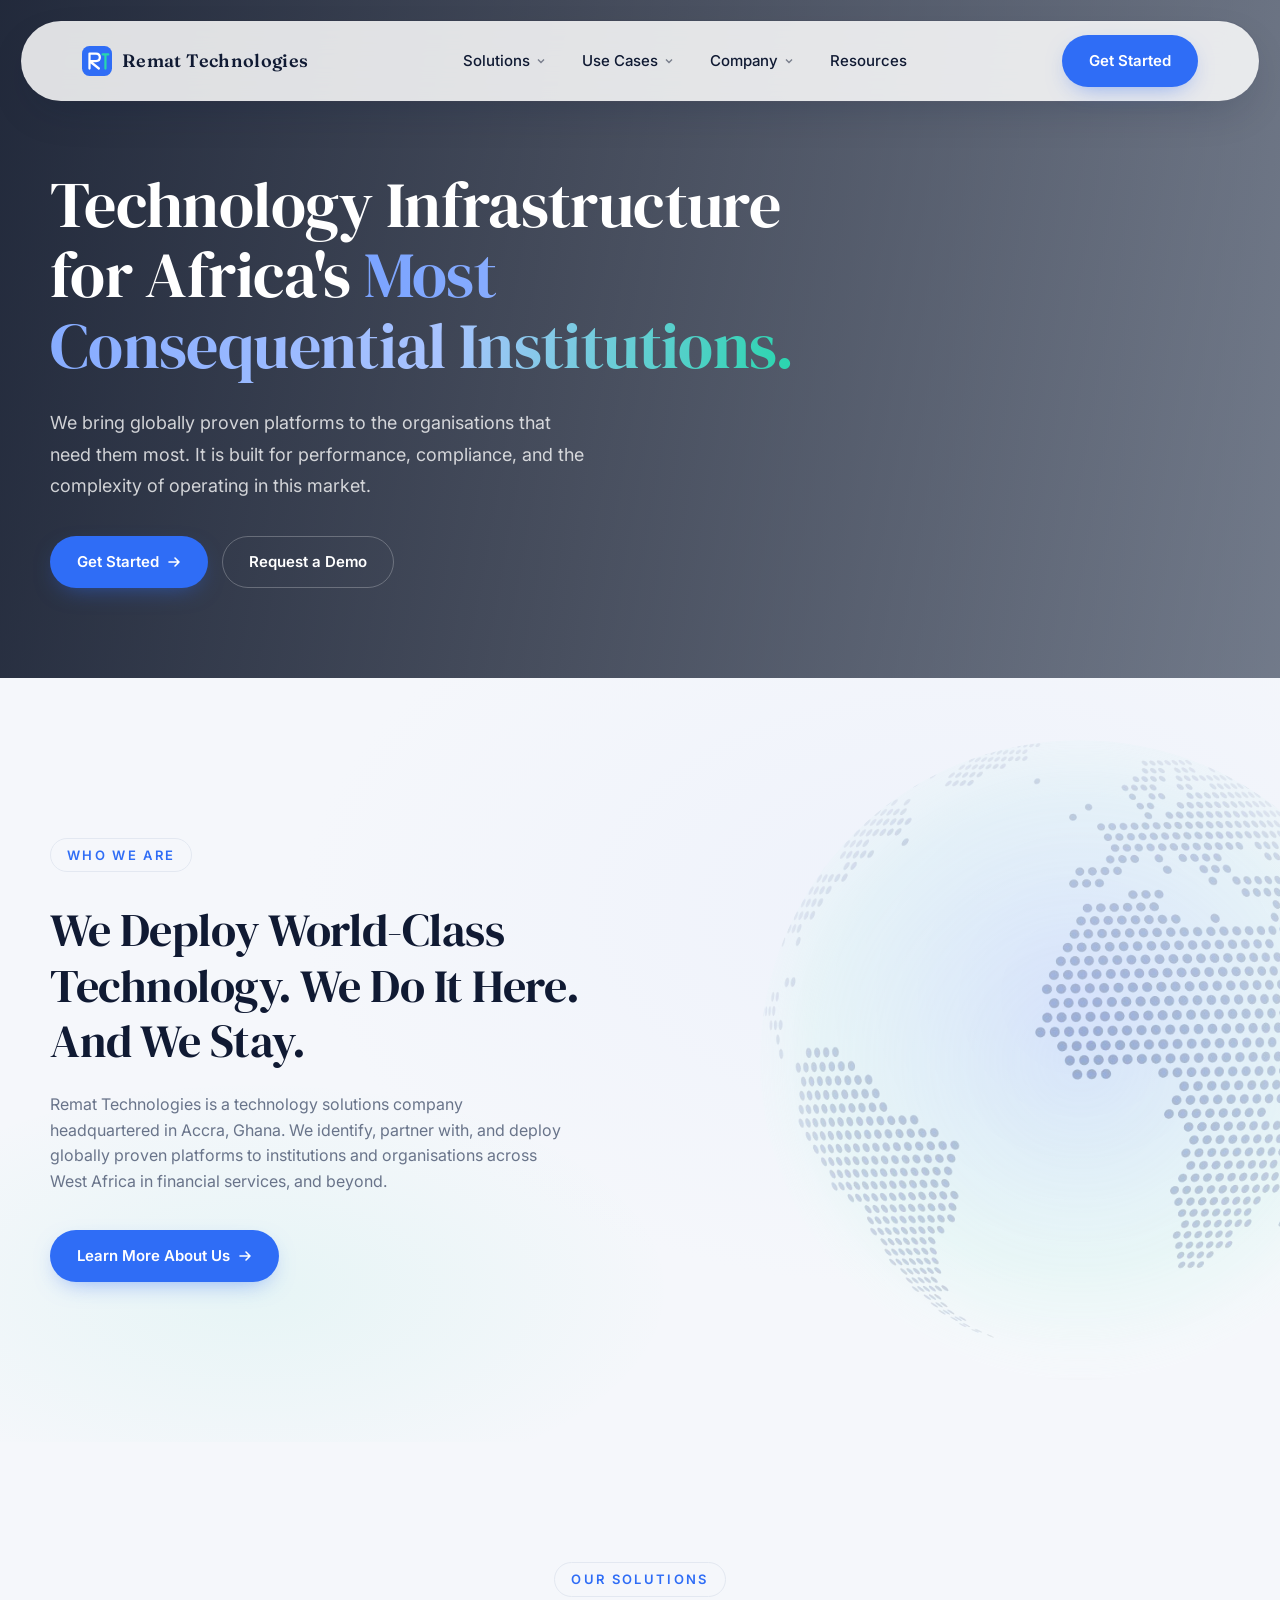
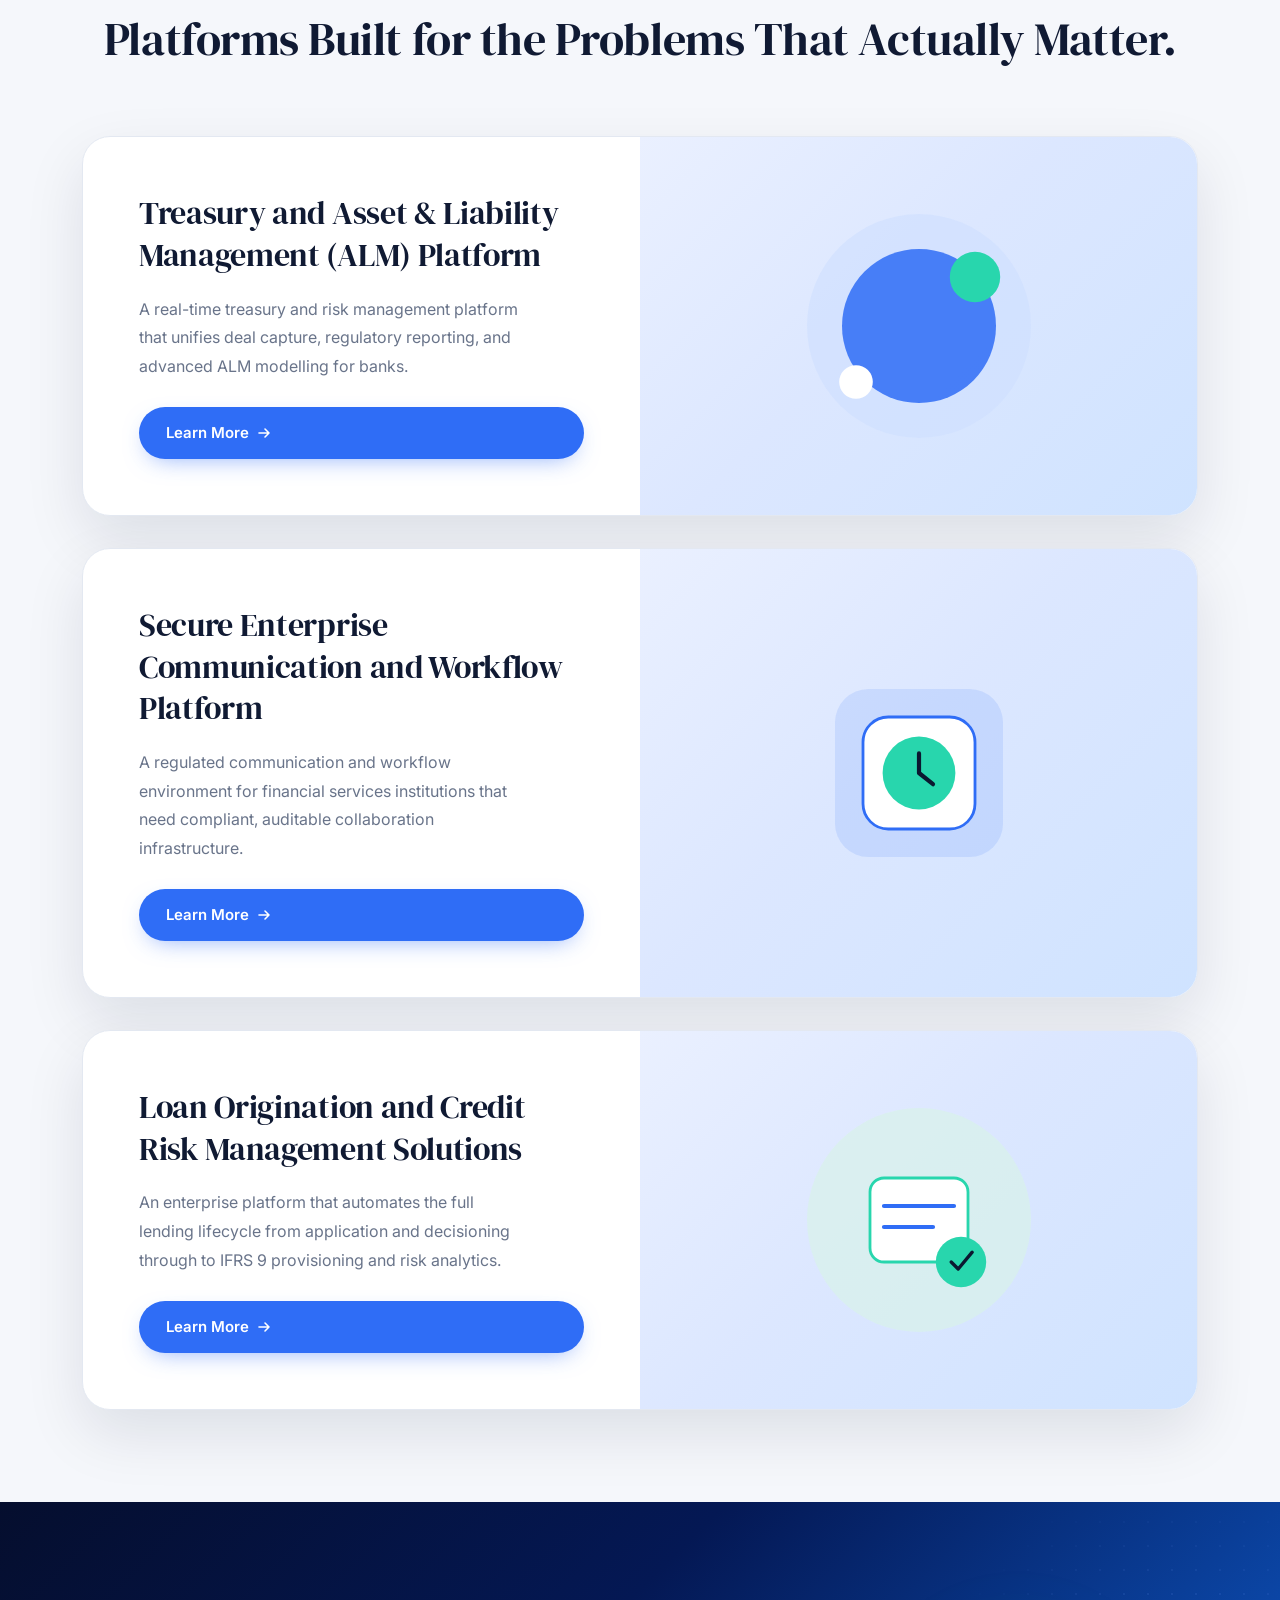
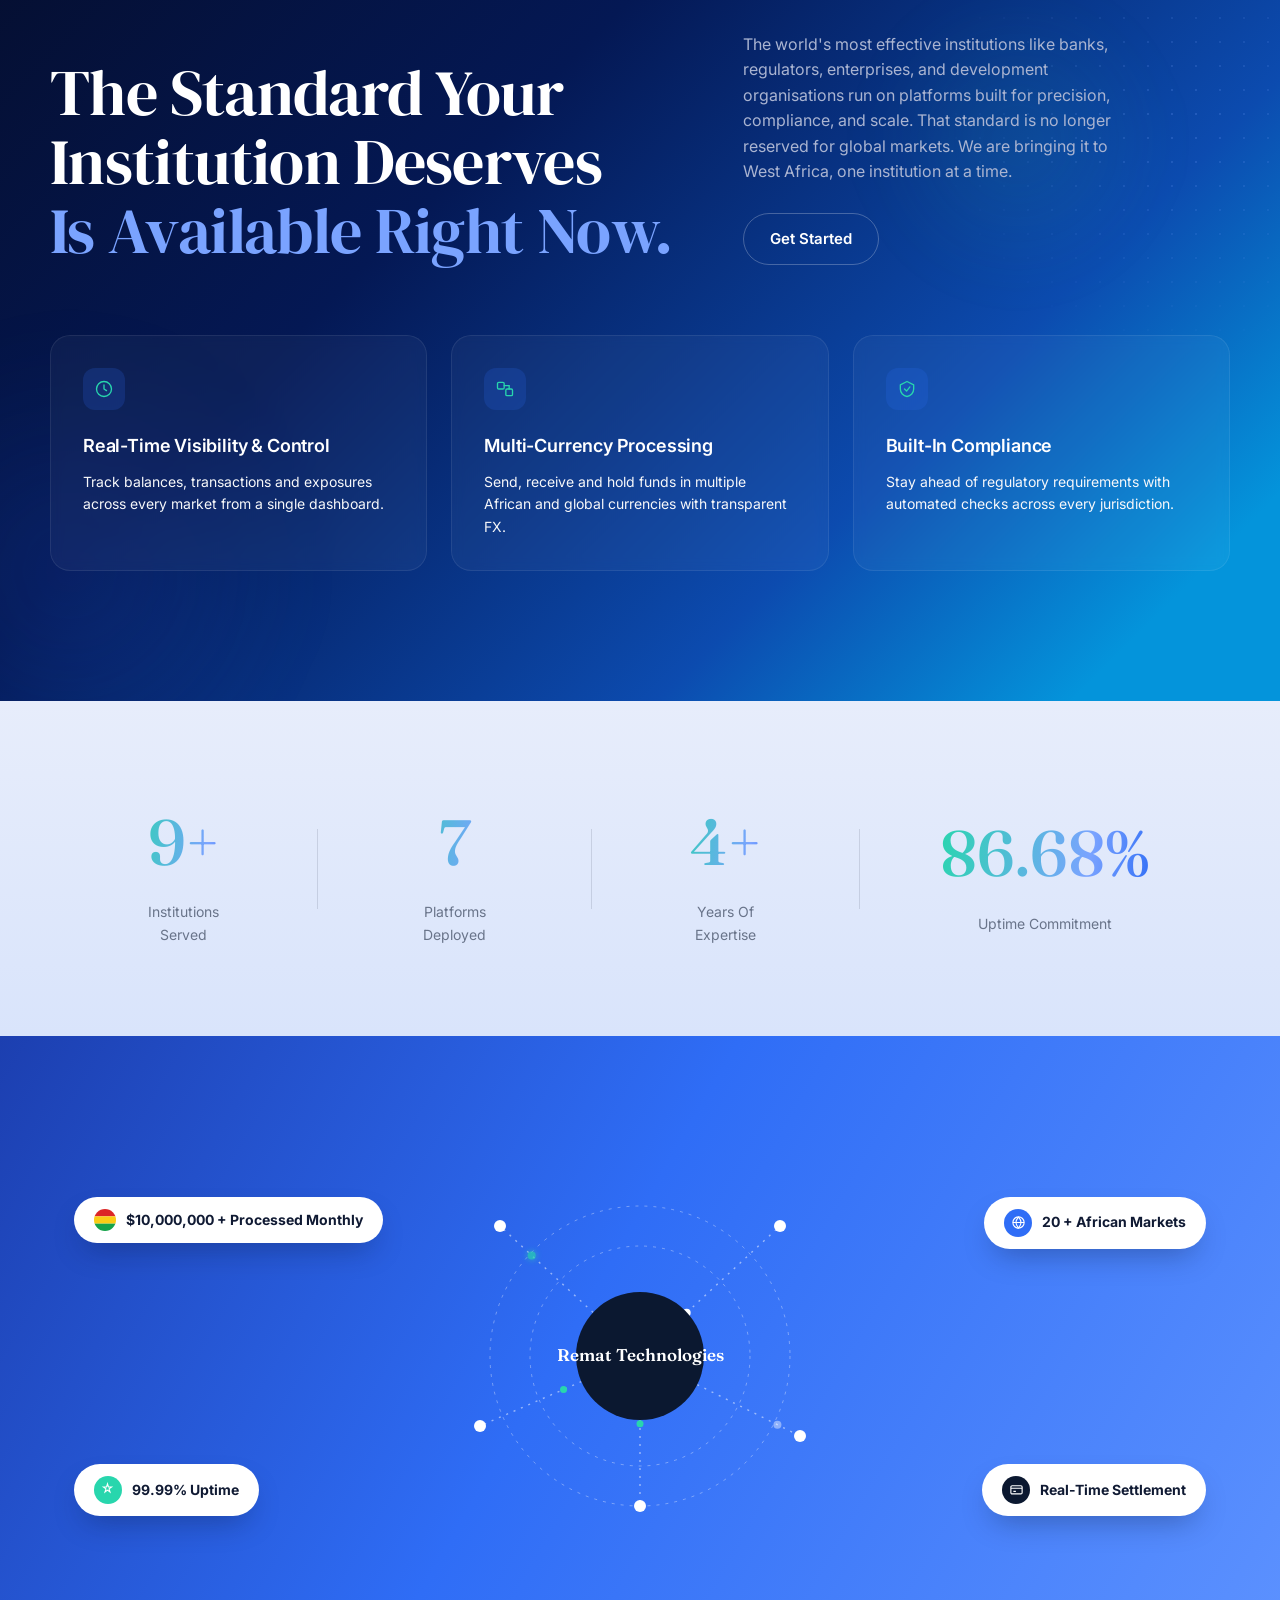
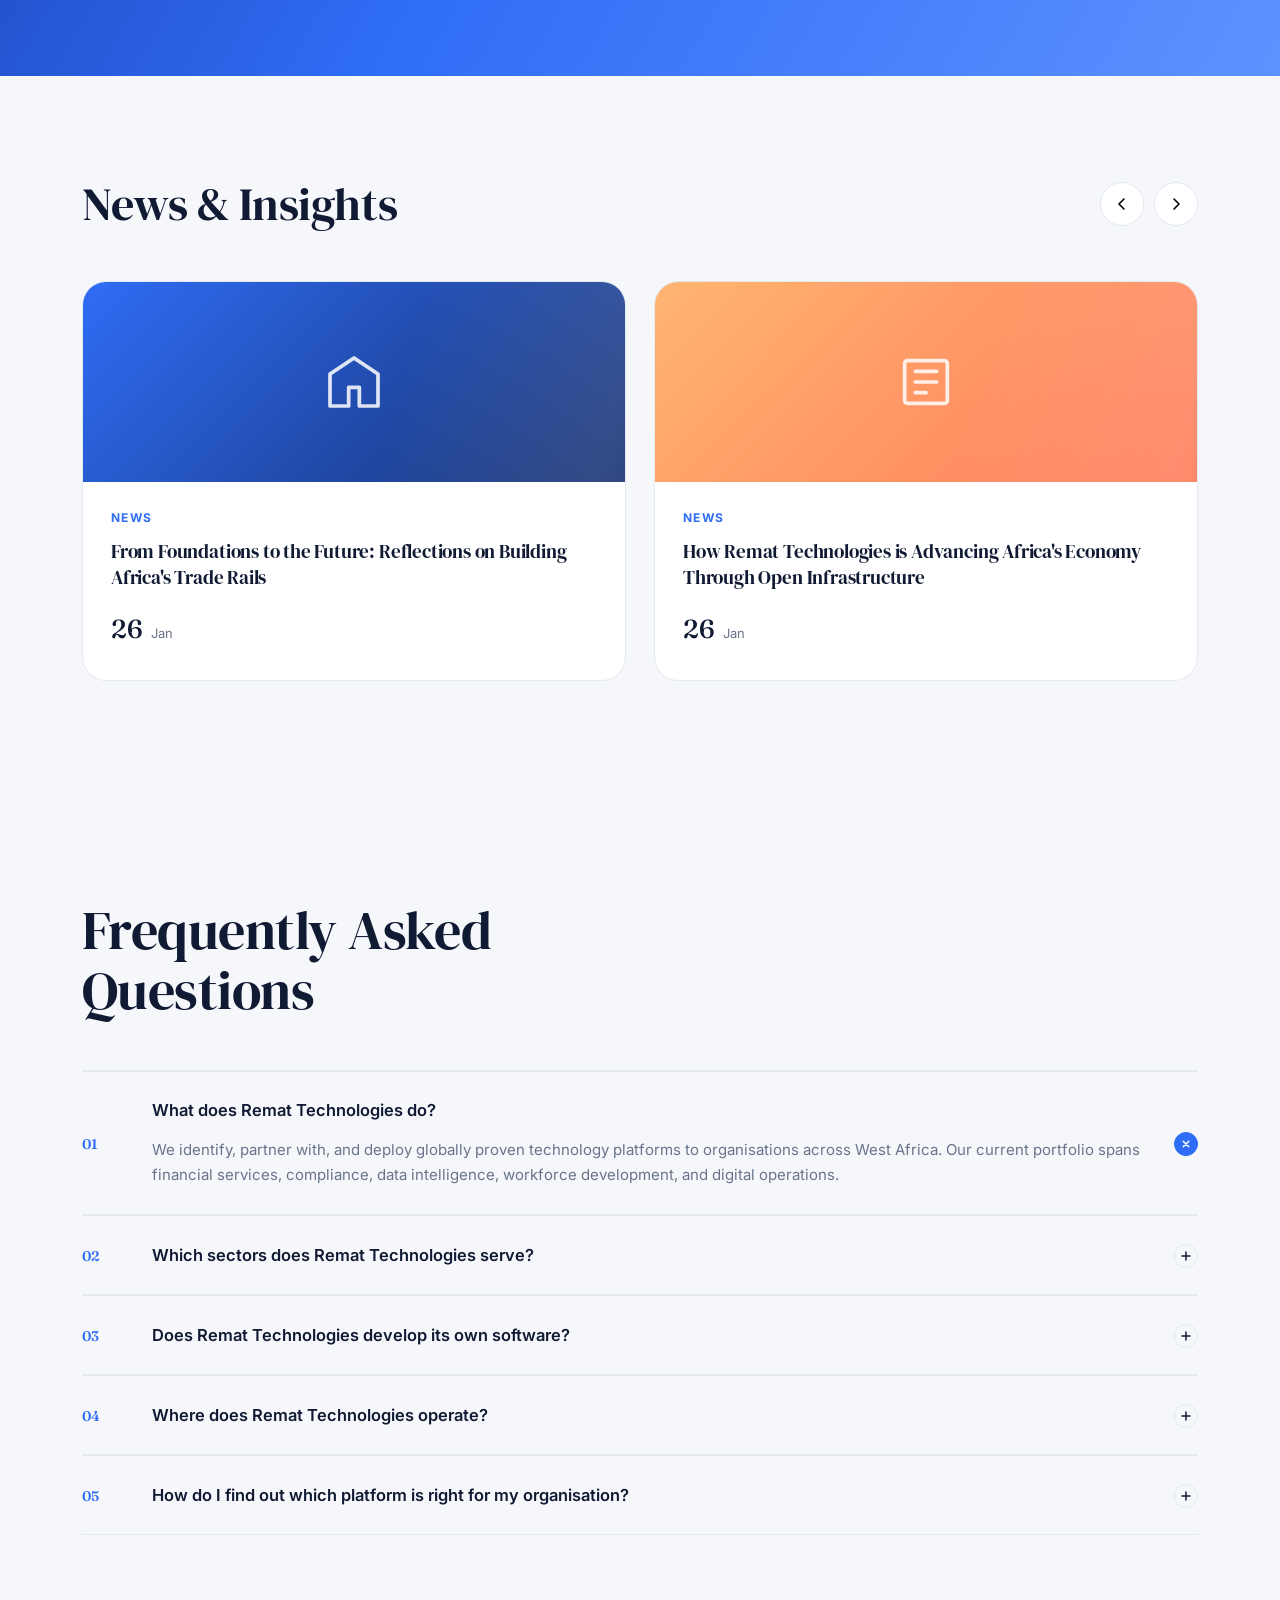
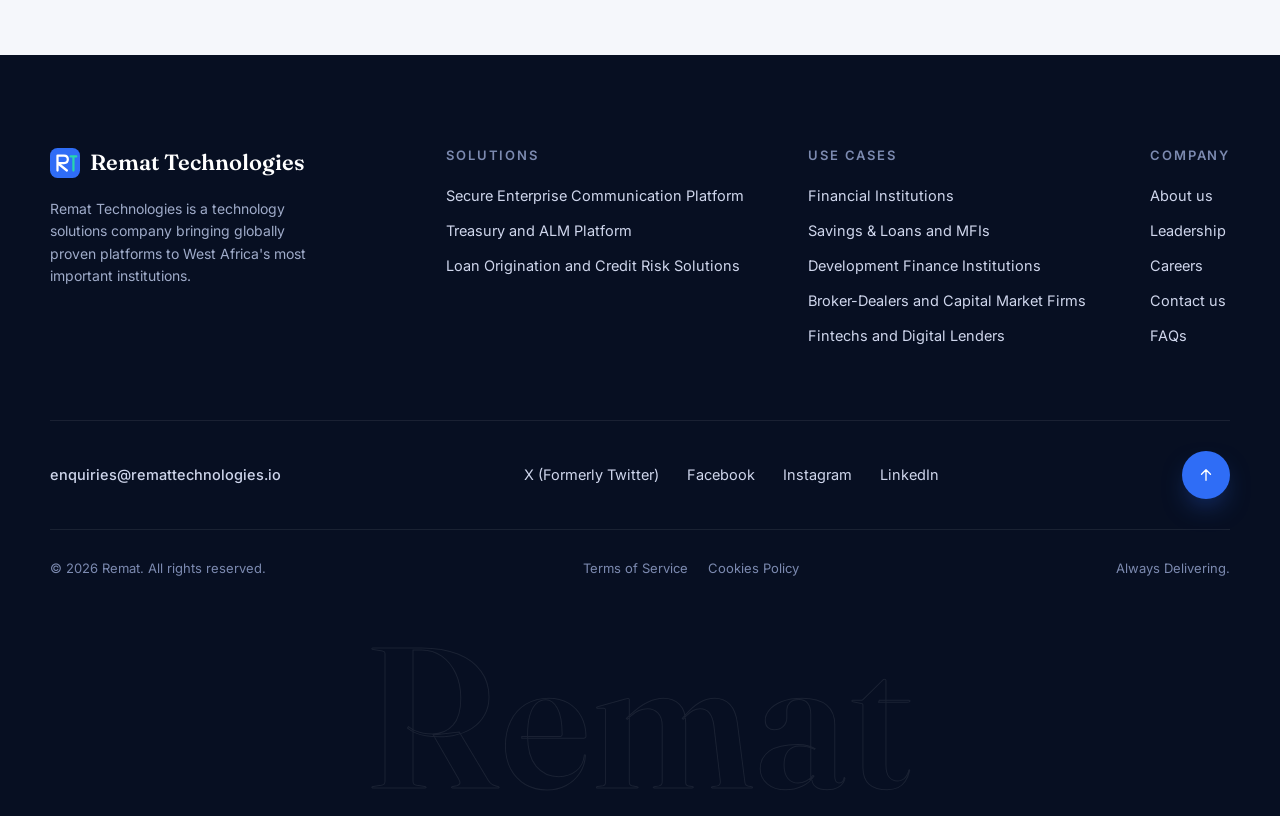
==== index.html @ 2676e0fc "Remat Website" ====
<!DOCTYPE html>
<html lang="en">
<head>
<meta charset="UTF-8" />
<meta name="viewport" content="width=device-width, initial-scale=1.0" />
<title>Remat Technologies — Technology Infrastructure for West Africa's Most Consequential Institutions. </title>
<link rel="preconnect" href="https://fonts.googleapis.com">
<link rel="preconnect" href="https://fonts.gstatic.com" crossorigin>
<link href="https://fonts.googleapis.com/css2?family=Fraunces:opsz,wght@9..144,300;9..144,400;9..144,500;9..144,600&family=Inter:wght@400;500;600;700&display=swap" rel="stylesheet">
<link href="https://fonts.googleapis.com/css2?family=DM+Serif+Display:ital@0;1&family=Inter:wght@400;500;600;700&family=Manrope:wght@200..800&family=Sora:wght@100..800&family=Space+Grotesk:wght@300..700&display=swap" rel="stylesheet"> 
<link rel="stylesheet" href="shared.css">
</head>
<body>

<!-- ================= HEADER ================= -->
<header class="nav">
  <div class="nav-inner">
    <a href="#top" class="logo">
      <svg class="mark" viewBox="0 0 32 32" fill="none">
        <rect width="32" height="32" rx="8" fill="#2f6df6"/>
        <path d="M8 24V8 H15 C17.5 8 19 9.5 19 12 C19 14.5 17.5 16 15 16 H8 L18 24" stroke="white" stroke-width="2.4" stroke-linecap="round" stroke-linejoin="round"/>
        <path d="M22 9H28 M25 9V24" stroke="#28d6ad" stroke-width="2.4" stroke-linecap="round"/>
      </svg>
      <span>Remat Technologies</span>
    </a>

    <ul class="nav-links" id="navLinks">

      <!-- Solutions -->
      <li class="has-dropdown">
        <a href="secure.html" class="nav-parent">Solutions
          <svg class="chevron" viewBox="0 0 10 10" fill="none"><path d="M2 3.5L5 6.5L8 3.5" stroke="currentColor" stroke-width="1.4"/></svg>
        </a>
        <div class="dropdown">
          <a href="secure.html" class="dd-item">
            <span class="dd-icon">
              <svg viewBox="0 0 20 20" fill="none"><circle cx="10" cy="10" r="7" stroke="currentColor" stroke-width="1.5"/><path d="M10 5v5l3 2" stroke="currentColor" stroke-width="1.5" stroke-linecap="round"/></svg>
            </span>
            <span>
              <strong>Secure Enterprise Communication and Workflow Platform </strong>
            </span>
          </a>
          <a href="treasury.html" class="dd-item">
            <span class="dd-icon">
              <svg viewBox="0 0 20 20" fill="none"><rect x="3" y="3" width="6" height="6" rx="1.5" stroke="currentColor" stroke-width="1.5"/><rect x="11" y="11" width="6" height="6" rx="1.5" stroke="currentColor" stroke-width="1.5"/><path d="M9 6h3V9" stroke="currentColor" stroke-width="1.5" stroke-linecap="round"/></svg>
            </span>
            <span>
              <strong>Treasury and Asset & Liability Management (ALM) Platform </strong>
            </span>
          </a>
           <a href="Loans.html" class="dd-item">
            <span class="dd-icon"><svg viewBox="0 0 20 20" fill="none"><rect x="3" y="3" width="6" height="6" rx="1.5" stroke="currentColor" stroke-width="1.5"/><rect x="11" y="11" width="6" height="6" rx="1.5" stroke="currentColor" stroke-width="1.5"/><path d="M9 6h3V9" stroke="currentColor" stroke-width="1.5" stroke-linecap="round"/></svg></span>
            <span><strong>Loan Origination and Credit Risk Management Solutions</strong></span>
          </a>
        </div>
      </li>

      <!-- Use Cases -->
      <li class="has-dropdown">
        <a href="#usecases" class="nav-parent">Use Cases
          <svg class="chevron" viewBox="0 0 10 10" fill="none"><path d="M2 3.5L5 6.5L8 3.5" stroke="currentColor" stroke-width="1.4"/></svg>
        </a>
        <div class="dropdown">
          <a href="commercial.html" class="dd-item">
            <span class="dd-icon"><svg viewBox="0 0 20 20" fill="none"><path d="M10 3C6.13 3 3 6.13 3 10s3.13 7 7 7 7-3.13 7-7-3.13-7-7-7z" stroke="currentColor" stroke-width="1.5"/><path d="M10 7v4l2.5 1.5" stroke="currentColor" stroke-width="1.5" stroke-linecap="round"/></svg></span>
            <span><strong>Financial Institutions</strong></span>
          </a>
          <a href="savings.html" class="dd-item">
            <span class="dd-icon"><svg viewBox="0 0 20 20" fill="none"><rect x="3" y="5" width="14" height="10" rx="2" stroke="currentColor" stroke-width="1.5"/><path d="M3 9h14" stroke="currentColor" stroke-width="1.5"/></svg></span>
            <span><strong>Savings & Loans and MFIs</strong></span>
          </a>
          <a href="development.html" class="dd-item">
            <span class="dd-icon"><svg viewBox="0 0 20 20" fill="none"><path d="M10 2L18 6v4c0 4-3.5 7.5-8 8-4.5-.5-8-4-8-8V6l8-4z" stroke="currentColor" stroke-width="1.5" stroke-linejoin="round"/></svg></span>
            <span><strong>Development Finance Institutions </strong></span>
          </a>
          <a href="broker.html" class="dd-item">
            <span class="dd-icon"><svg viewBox="0 0 20 20" fill="none"><rect x="2" y="6" width="16" height="11" rx="2" stroke="currentColor" stroke-width="1.5"/><path d="M6 6V5a4 4 0 018 0v1" stroke="currentColor" stroke-width="1.5"/></svg></span>
            <span><strong>Broker-Dealers and Capital Market Firms </strong></span>
          </a>
          <a href="fintech.html" class="dd-item">
            <span class="dd-icon"><svg viewBox="0 0 20 20" fill="none"><path d="M3 10h14M10 3l7 7-7 7" stroke="currentColor" stroke-width="1.5" stroke-linecap="round" stroke-linejoin="round"/></svg></span>
            <span><strong> Fintechs and Digital Lenders </strong></span>
          </a>
        </div>
      </li>

      <!-- Company -->
      <li class="has-dropdown">
        <a href="about.html" class="nav-parent">Company
          <svg class="chevron" viewBox="0 0 10 10" fill="none"><path d="M2 3.5L5 6.5L8 3.5" stroke="currentColor" stroke-width="1.4"/></svg>
        </a>
        <div class="dropdown">
          <a href="about.html" class="dd-item">
            <span class="dd-icon"><svg viewBox="0 0 20 20" fill="none"><circle cx="10" cy="7" r="3" stroke="currentColor" stroke-width="1.5"/><path d="M4 17c0-3.31 2.69-6 6-6s6 2.69 6 6" stroke="currentColor" stroke-width="1.5" stroke-linecap="round"/></svg></span>
            <span><strong>About</strong><em>Our story and mission</em></span>
          </a>
          <a href="leadership.html" class="dd-item">
            <span class="dd-icon"><svg viewBox="0 0 20 20" fill="none"><path d="M17 21v-2a4 4 0 00-4-4H5a4 4 0 00-4 4v2" stroke="currentColor" stroke-width="1.5" stroke-linecap="round"/><circle cx="9" cy="7" r="4" stroke="currentColor" stroke-width="1.5"/></svg></span>
            <span><strong>Leadership</strong><em>Meet the people behind Remat Technologies</em></span>
          </a>
          <a href="careers.html" class="dd-item">
            <span class="dd-icon"><svg viewBox="0 0 20 20" fill="none"><rect x="3" y="4" width="14" height="12" rx="2" stroke="currentColor" stroke-width="1.5"/><path d="M7 9h6M7 13h4" stroke="currentColor" stroke-width="1.5" stroke-linecap="round"/></svg></span>
            <span><strong>Careers</strong><em>Join the Remat Technologies team</em></span>
          </a>
          <a href="#faq" class="dd-item">
            <span class="dd-icon"><svg viewBox="0 0 20 20" fill="none"><circle cx="10" cy="10" r="7" stroke="currentColor" stroke-width="1.5"/><path d="M10 11V10c1.1 0 2-.9 2-2s-.9-2-2-2-2 .9-2 2" stroke="currentColor" stroke-width="1.5" stroke-linecap="round"/><circle cx="10" cy="14" r=".75" fill="currentColor"/></svg></span>
            <span><strong>FAQs</strong><em>Common questions answered</em></span>
          </a>
          <a href="contact.html" class="dd-item">
            <span class="dd-icon"><svg viewBox="0 0 20 20" fill="none"><path d="M3 5h14v10a2 2 0 01-2 2H5a2 2 0 01-2-2V5z" stroke="currentColor" stroke-width="1.5"/><path d="M3 5l7 6 7-6" stroke="currentColor" stroke-width="1.5" stroke-linejoin="round"/></svg></span>
            <span><strong>Contact Us</strong><em>Get in touch with our team</em></span>
          </a>
        </div>
      </li>

      <!-- Resources (no dropdown) -->
      <li><a href="#faq">Resources</a></li>

    </ul>

    <div class="nav-right">
      <a href="get-started.html" class="btn btn-primary">Get Started</a>
      <button class="nav-toggle" id="navToggle" aria-label="Toggle menu">
        <span></span><span></span><span></span>
      </button>
    </div>
  </div>
</header>

<!-- ================= HERO ================= -->
<section class="hero" id="top">

  <!-- full-bleed looping background video -->
  <video class="hero-bg-video" autoplay muted loop playsinline preload="auto">
    <source src="videos/hero-loop.mp4" type="video/mp4">
  </video>
  <div class="hero-video-overlay"></div>

  <div class="hero-inner">
    <h1 class="reveal hero-h1-video">Technology Infrastructure <br>for Africa's <span class="grad"> Most Consequential Institutions. </span></h1>

    <p class="lead reveal hero-lead-video"> We bring globally proven platforms to the organisations that need them most. It is  built for performance, compliance, and the complexity of operating in this market. 
</p>

    <div class="hero-actions reveal">
       <a href="get-started.html" class="btn btn-primary">Get Started
        <svg viewBox="0 0 14 14" fill="none"><path d="M2 7H12M12 7L8 3M12 7L8 11" stroke="white" stroke-width="1.6" stroke-linecap="round" stroke-linejoin="round"/></svg>
      </a>
       <a href="#" class="btn btn-outline light js-open-demo">Request a Demo</a>
    </div>
  </div>
</section>

<!-- ================= POWER BANNER ================= -->
<section class="power">
  <div class="globe"><img src="images/download.jpg" alt="" class="globe-img"></div>
  <div class="power-inner">
    <div class="power-content reveal">
      <span class="eyebrow">Who We Are </span>
      <h2>We Deploy World-Class Technology. We Do It Here. And We Stay.</h2>
      <p>Remat Technologies is a technology solutions company headquartered in Accra, Ghana. We identify, partner with, and deploy globally proven platforms to institutions and organisations across West Africa in financial services, and beyond. 
</p>
      <a href="about.html" class="btn btn-primary">Learn More About Us
        <svg viewBox="0 0 14 14" fill="none"><path d="M2 7H12M12 7L8 3M12 7L8 11" stroke="white" stroke-width="1.6" stroke-linecap="round" stroke-linejoin="round"/></svg>
      </a>
    </div>
  </div>
</section>

<!-- ================= SOLUTIONS ================= -->
<section class="solutions" id="solutions">
  <div class="solutions-head reveal">
    <span class="eyebrow"> Our Solutions</span>
    <h2>Platforms Built for the Problems That Actually Matter.</h2>
  </div>

  <div class="solutions-stack">
    <div class="solution-card-wrap">
      <div class="solution-card reverse reveal">
        <div class="sc-text">
          <h3>Treasury and Asset & Liability Management (ALM) Platform</h3>
          <p>A real-time treasury and risk management platform that unifies deal capture, regulatory reporting, and advanced ALM modelling for banks.</p>
          <a href="treasury.html" class="btn btn-primary">Learn More
            <svg viewBox="0 0 14 14" fill="none"><path d="M2 7H12M12 7L8 3M12 7L8 11" stroke="white" stroke-width="1.6" stroke-linecap="round" stroke-linejoin="round"/></svg>
          </a>
        </div>
        <div class="sc-media">
          <svg viewBox="0 0 200 200" fill="none">
            <circle cx="100" cy="100" r="80" fill="#cfe0ff" opacity="0.6"/>
            <circle cx="100" cy="100" r="55" fill="#2f6df6" opacity="0.85"/>
            <circle cx="140" cy="65" r="18" fill="#28d6ad"/>
            <circle cx="55" cy="140" r="12" fill="#fff"/>
          </svg>
        </div>
      </div>
    </div>

    <div class="solution-card-wrap">
      <div class="solution-card reveal">
        <div class="sc-text">
          <h3>Secure Enterprise Communication and Workflow Platform</h3>
          <p>A regulated communication and workflow environment for financial services institutions that need compliant, auditable collaboration infrastructure. </p>
          <a href="secure.html" class="btn btn-primary">Learn More
            <svg viewBox="0 0 14 14" fill="none"><path d="M2 7H12M12 7L8 3M12 7L8 11" stroke="white" stroke-width="1.6" stroke-linecap="round" stroke-linejoin="round"/></svg>
          </a>
        </div>
        <div class="sc-media">
          <svg viewBox="0 0 200 200" fill="none">
            <rect x="40" y="40" width="120" height="120" rx="24" fill="#2f6df6" opacity="0.12"/>
            <rect x="60" y="60" width="80" height="80" rx="18" fill="#fff" stroke="#2f6df6" stroke-width="2"/>
            <circle cx="100" cy="100" r="26" fill="#28d6ad"/>
            <path d="M100 86V100L110 108" stroke="#0b1830" stroke-width="3" stroke-linecap="round" stroke-linejoin="round"/>
          </svg>
        </div>
      </div>
    </div>

    <div class="solution-card-wrap">
      <div class="solution-card reveal">
        <div class="sc-text">
          <h3>Loan Origination and Credit Risk Management Solutions</h3>
          <p>An enterprise platform that automates the full lending lifecycle from application and decisioning through to IFRS 9 provisioning and risk analytics.</p>
          <a href="Loans.html" class="btn btn-primary">Learn More
            <svg viewBox="0 0 14 14" fill="none"><path d="M2 7H12M12 7L8 3M12 7L8 11" stroke="white" stroke-width="1.6" stroke-linecap="round" stroke-linejoin="round"/></svg>
          </a>
        </div>
        <div class="sc-media">
          <svg viewBox="0 0 200 200" fill="none">
            <circle cx="100" cy="100" r="80" fill="#d9f2ea" opacity="0.7"/>
            <rect x="65" y="70" width="70" height="60" rx="10" fill="#fff" stroke="#28d6ad" stroke-width="2"/>
            <path d="M75 90H125M75 105H110" stroke="#2f6df6" stroke-width="3" stroke-linecap="round"/>
            <circle cx="130" cy="130" r="18" fill="#28d6ad"/>
            <path d="M123 130L128 135L138 123" stroke="#0b1830" stroke-width="2.4" stroke-linecap="round" stroke-linejoin="round"/>
          </svg>
        </div>
      </div>
    </div>
  </div>
</section>

<!-- ================= BORDERLESS ================= -->
<section class="borderless">
  <div class="dot-field"></div>
  <div class="borderless-grid">
    <h2 class="reveal">The Standard Your<br>Institution Deserves <br><span class="teal">Is Available Right Now.</span></h2>
    <div class="borderless-copy reveal">
      <p>The world's most effective institutions like banks, regulators, enterprises, and development organisations run on platforms built for precision, compliance, and scale. That standard is no longer reserved for global markets. We are bringing it to West Africa, one institution at a time. 
</p>
      <a href="#" class="btn btn-outline light">Get Started</a>
    </div>
  </div>

  <div class="feature-grid">
    <div class="feature-card reveal">
      <div class="icon"><svg viewBox="0 0 24 24" fill="none"><circle cx="12" cy="12" r="9" stroke-width="1.6"/><path d="M12 7V12L15 14" stroke-width="1.6" stroke-linecap="round" stroke-linejoin="round"/></svg></div>
      <h3>Real-Time Visibility &amp; Control</h3>
      <p>Track balances, transactions and exposures across every market from a single dashboard.</p>
    </div>
    <div class="feature-card reveal">
      <div class="icon"><svg viewBox="0 0 24 24" fill="none"><rect x="3" y="4" width="8" height="8" rx="1.5" stroke-width="1.6"/><rect x="13" y="12" width="8" height="8" rx="1.5" stroke-width="1.6"/><path d="M11 8H17V12" stroke-width="1.6" stroke-linecap="round"/></svg></div>
      <h3>Multi-Currency Processing</h3>
      <p>Send, receive and hold funds in multiple African and global currencies with transparent FX.</p>
    </div>
    <div class="feature-card reveal">
      <div class="icon"><svg viewBox="0 0 24 24" fill="none"><path d="M12 3L20 7V12C20 16.5 16.5 20.5 12 21C7.5 20.5 4 16.5 4 12V7L12 3Z" stroke-width="1.6" stroke-linejoin="round"/><path d="M9 12L11.5 14.5L15.5 9.5" stroke-width="1.6" stroke-linecap="round" stroke-linejoin="round"/></svg></div>
      <h3>Built-In Compliance</h3>
      <p>Stay ahead of regulatory requirements with automated checks across every jurisdiction.</p>
    </div>
  </div>
</section>

<!-- ================= STATS ================= -->
<section class="stats">
  <div class="stats-inner">
    <div class="stat reveal">
      <span class="num"><span class="counter" data-target="10" data-decimals="0"></span>+</span>
      <span class="label">Institutions Served</span>
    </div>
    <div class="stats-divider"></div>
    <div class="stat reveal">
      <span class="num"><span class="counter" data-target="8" data-decimals="0"></span></span>
      <span class="label">Platforms Deployed</span>
    </div>
     <div class="stats-divider"></div>
    <div class="stat reveal">
      <span class="num"><span class="counter" data-target="5" data-decimals="0"></span>+</span>
      <span class="label">Years Of Expertise</span>
    </div>
    <div class="stats-divider"></div>
    <div class="stat reveal">
      <span class="num"><span class="counter" data-target="99.99" data-decimals="2"></span>%</span>
      <span class="label">Uptime Commitment</span>
    </div>
  </div>
</section>

<!-- ================= CAPITAL BANNER ================= -->
<section class="capital">
  <div class="capital-inner">

    <!-- top-left: original -->
    <div class="capital-badge cb-tl reveal">
      <svg class="flag" viewBox="0 0 24 24"><rect width="24" height="8" y="0" fill="#dc2626"/><rect width="24" height="8" y="8" fill="#facc15"/><rect width="24" height="8" y="16" fill="#16a34a"/></svg>
      $10,000,000 + Processed Monthly
    </div>

    <!-- top-right: countries -->
    <div class="capital-badge cb-tr reveal">
      <div class="cb-icon cb-icon-blue">
        <svg viewBox="0 0 24 24" fill="none" stroke="#fff" stroke-width="1.8"><circle cx="12" cy="12" r="9"/><path d="M12 3C12 3 8 8 8 12s4 9 4 9M12 3c0 0 4 5 4 9s-4 9-4 9M3 12h18"/></svg>
      </div>
      20 + African Markets
    </div>

    <!-- bottom-left: uptime -->
    <div class="capital-badge cb-bl reveal">
      <div class="cb-icon cb-icon-teal">
        <svg viewBox="0 0 24 24" fill="none" stroke="#fff" stroke-width="1.8"><path d="M12 3l1.5 5h5l-4 3 1.5 5L12 13l-4 3 1.5-5-4-3h5z"/></svg>
      </div>
      99.99% Uptime
    </div>

    <!-- bottom-right: settlement -->
    <div class="capital-badge cb-br reveal">
      <div class="cb-icon cb-icon-navy">
        <svg viewBox="0 0 24 24" fill="none" stroke="#fff" stroke-width="1.8"><rect x="3" y="6" width="18" height="13" rx="2"/><path d="M3 10h18M7 15h4"/></svg>
      </div>
      Real-Time Settlement
    </div>

    <svg class="capital-net reveal" viewBox="0 0 440 380" fill="none">
      <g class="pulse">
        <circle cx="220" cy="190" r="150" stroke="rgba(255,255,255,.35)" stroke-width="1" stroke-dasharray="3 6"/>
        <circle cx="220" cy="190" r="110" stroke="rgba(255,255,255,.35)" stroke-width="1" stroke-dasharray="3 6"/>
      </g>
      <!-- network lines (with ids for animateMotion) -->
      <g stroke="rgba(255,255,255,.5)" stroke-width="1.4" stroke-dasharray="2 6">
        <line x1="220" y1="190" x2="80" y2="60"/>
        <line x1="220" y1="190" x2="360" y2="60"/>
        <line x1="220" y1="190" x2="60" y2="260"/>
        <line x1="220" y1="190" x2="380" y2="270"/>
        <line x1="220" y1="190" x2="220" y2="340"/>
      </g>
      <!-- hidden paths for animateMotion (must be path not line) -->
      <defs>
        <path id="netPath1" d="M220,190 L80,60"/>
        <path id="netPath2" d="M220,190 L360,60"/>
        <path id="netPath3" d="M60,260 L220,190"/>
        <path id="netPath4" d="M380,270 L220,190"/>
        <path id="netPath5" d="M220,340 L220,190"/>
      </defs>
      <!-- traveling dots -->
      <circle r="4" fill="var(--teal)" opacity="0.9" filter="url(#tglow)">
        <animateMotion dur="2.8s" repeatCount="indefinite" begin="0s"><mpath href="#netPath1"/></animateMotion>
        <animate attributeName="opacity" values="0;1;1;0" dur="2.8s" repeatCount="indefinite"/>
      </circle>
      <circle r="4" fill="#fff" opacity="0.9">
        <animateMotion dur="3.2s" repeatCount="indefinite" begin="1.1s"><mpath href="#netPath2"/></animateMotion>
        <animate attributeName="opacity" values="0;1;1;0" dur="3.2s" repeatCount="indefinite" begin="1.1s"/>
      </circle>
      <circle r="3.5" fill="var(--teal)" opacity="0.85">
        <animateMotion dur="3s" repeatCount="indefinite" begin="0.6s"><mpath href="#netPath3"/></animateMotion>
        <animate attributeName="opacity" values="0;1;1;0" dur="3s" repeatCount="indefinite" begin="0.6s"/>
      </circle>
      <circle r="4" fill="#fff" opacity="0.9">
        <animateMotion dur="2.6s" repeatCount="indefinite" begin="1.8s"><mpath href="#netPath4"/></animateMotion>
        <animate attributeName="opacity" values="0;1;1;0" dur="2.6s" repeatCount="indefinite" begin="1.8s"/>
      </circle>
      <circle r="3.5" fill="var(--teal)" opacity="0.85">
        <animateMotion dur="3.4s" repeatCount="indefinite" begin="0.3s"><mpath href="#netPath5"/></animateMotion>
        <animate attributeName="opacity" values="0;1;1;0" dur="3.4s" repeatCount="indefinite" begin="0.3s"/>
      </circle>
      <!-- glow filter for teal dots -->
      <defs>
        <filter id="tglow" x="-80%" y="-80%" width="260%" height="260%">
          <feGaussianBlur stdDeviation="3" result="blur"/>
          <feMerge><feMergeNode in="blur"/><feMergeNode in="SourceGraphic"/></feMerge>
        </filter>
      </defs>
      <g fill="#fff">
        <circle cx="80" cy="60" r="6"/>
        <circle cx="360" cy="60" r="6"/>
        <circle cx="60" cy="260" r="6"/>
        <circle cx="380" cy="270" r="6"/>
        <circle cx="220" cy="340" r="6"/>
      </g>
      <circle cx="220" cy="190" r="64" fill="#0b1830"/>
      <text x="220" y="195" text-anchor="middle" fill="#fff" font-family="Fraunces, serif" font-size="17" font-weight="600">Remat Technologies</text>
    </svg>
  </div>
</section>


<!-- ================= NEWS ================= -->
<section class="news" id="news">
  <div class="news-head reveal">
    <h2>News &amp; Insights</h2>
    <div class="news-nav">
      <button id="newsPrev" aria-label="Previous">
        <svg viewBox="0 0 16 16" fill="none"><path d="M10 3L5 8L10 13" stroke="currentColor" stroke-width="1.6" stroke-linecap="round" stroke-linejoin="round"/></svg>
      </button>
      <button id="newsNext" aria-label="Next">
        <svg viewBox="0 0 16 16" fill="none"><path d="M6 3L11 8L6 13" stroke="currentColor" stroke-width="1.6" stroke-linecap="round" stroke-linejoin="round"/></svg>
      </button>
    </div>
  </div>

  <div class="news-grid">
    <article class="news-card reveal">
      <div class="news-media blue">
        <svg viewBox="0 0 24 24" fill="none" stroke="#fff"><path d="M3 21V9L12 3L21 9V21H14V14H10V21H3Z" stroke-width="1.4" stroke-linejoin="round"/></svg>
      </div>
      <div class="news-body">
        <span class="news-tag">News</span>
        <h3>From Foundations to the Future: Reflections on Building Africa's Trade Rails</h3>
        <div class="news-date"><strong>26</strong> Jan</div>
      </div>
    </article>

    <article class="news-card reveal">
      <div class="news-media warm">
        <svg viewBox="0 0 24 24" fill="none" stroke="#fff"><path d="M4 19V5C4 4.45 4.45 4 5 4H19C19.55 4 20 4.45 20 5V19C20 19.55 19.55 20 19 20H5C4.45 20 4 19.55 4 19Z" stroke-width="1.4"/><path d="M8 8H16M8 12H16M8 16H12" stroke-width="1.4" stroke-linecap="round"/></svg>
      </div>
      <div class="news-body">
        <span class="news-tag">News</span>
        <h3>How Remat Technologies is Advancing Africa's Economy Through Open Infrastructure</h3>
        <div class="news-date"><strong>26</strong> Jan</div>
      </div>
    </article>
  </div>
</section>

<!-- ================= FAQ ================= -->
<section class="faq" id="faq">
  <div class="faq-head reveal">
    <h2>Frequently <span class="underline-wrap">Asked<br>Questions</span></h2>
  </div>

  <div class="faq-list">
    <div class="faq-item reveal open">
      <span class="faq-num">01</span>
      <div>
        <div class="faq-q">What does Remat Technologies do?</div>
        <div class="faq-a">We identify, partner with, and deploy globally proven technology platforms to organisations across West Africa. Our current portfolio spans financial services, compliance, data intelligence, workforce development, and digital operations.</div>
      </div>
      <span class="faq-toggle"><svg viewBox="0 0 10 10" fill="none" stroke="currentColor"><path d="M5 1V9M1 5H9" stroke-width="1.5" stroke-linecap="round"/></svg></span>
    </div>

    <div class="faq-item reveal">
      <span class="faq-num">02</span>
      <div>
        <div class="faq-q">Which sectors does Remat Technologies serve?</div>
        <div class="faq-a"> Our current deployments are concentrated in financial services like banks, capital market firms, lenders, and development finance institutions. But our mandate is broader than any single sector. We go where the gap between world-class technology and institutional capability is widest. </div>
      </div>
      <span class="faq-toggle"><svg viewBox="0 0 10 10" fill="none" stroke="currentColor"><path d="M5 1V9M1 5H9" stroke-width="1.5" stroke-linecap="round"/></svg></span>
    </div>

    <div class="faq-item reveal">
      <span class="faq-num">03</span>
      <div>
        <div class="faq-q">Does Remat Technologies develop its own software?</div>
        <div class="faq-a">We are a deployment and partnership firm, not a software developer. We bring globally proven platforms to West African organisations, configure and implement them to local requirements, and provide ongoing support and account management. The platforms we deploy are in active use at some of the world's leading institutions. 
</div>
      </div>
      <span class="faq-toggle"><svg viewBox="0 0 10 10" fill="none" stroke="currentColor"><path d="M5 1V9M1 5H9" stroke-width="1.5" stroke-linecap="round"/></svg></span>
    </div>

    <div class="faq-item reveal">
      <span class="faq-num">04</span>
      <div>
        <div class="faq-q">Where does Remat Technologies operate?</div>
        <div class="faq-a">We are headquartered in Accra, Ghana, with a mandate across West Africa. Our immediate focus is Ghana's financial services sector, with active expansion plans into Nigeria and the broader region</div>
      </div>
      <span class="faq-toggle"><svg viewBox="0 0 10 10" fill="none" stroke="currentColor"><path d="M5 1V9M1 5H9" stroke-width="1.5" stroke-linecap="round"/></svg></span>
    </div>

    <div class="faq-item reveal">
      <span class="faq-num">05</span>
      <div>
        <div class="faq-q">How do I find out which platform is right for my organisation? </div>
        <div class="faq-a">Start a conversation with us. We scope every engagement carefully. We will listen to what you are trying to solve, tell you honestly whether we have a solution that fits, and take it from there</div>
      </div>
      <span class="faq-toggle"><svg viewBox="0 0 10 10" fill="none" stroke="currentColor"><path d="M5 1V9M1 5H9" stroke-width="1.5" stroke-linecap="round"/></svg></span>
    </div>
  </div>
</section>

<!-- ================= FOOTER ================= -->
<footer class="footer">
  <div class="footer-inner">
    <div>
      <a href="#top" class="footer-brand">
        <svg class="mark" viewBox="0 0 32 32" fill="none">
        <rect width="32" height="32" rx="8" fill="#2f6df6"/>
        <path d="M8 24V8 H15 C17.5 8 19 9.5 19 12 C19 14.5 17.5 16 15 16 H8 L18 24" stroke="white" stroke-width="2.4" stroke-linecap="round" stroke-linejoin="round"/>
        <path d="M22 9H28 M25 9V24" stroke="#28d6ad" stroke-width="2.4" stroke-linecap="round"/>
      </svg>
        Remat Technologies
      </a>
      <p class="footer-blurb">Remat Technologies is a technology solutions company bringing globally proven platforms to West Africa's most important institutions. 
      </p>
    </div>
    <div class="footer-cols">
       <div class="footer-col">
        <h4>Solutions</h4>
        <a href="secure.html">Secure Enterprise Communication Platform</a>
        <a href="treasury.html">Treasury and ALM Platform </a>
        <a href="Loans.html">Loan Origination and Credit Risk Solutions </a>
      </div>
      <div class="footer-col">
        <h4>Use Cases</h4>
        <a href="commercial.html">Financial Institutions</a>
        <a href="savings.html">Savings & Loans and MFIs</a>
        <a href="development.html">Development Finance Institutions</a>
        <a href="broker.html">Broker-Dealers and Capital Market Firms </a>
        <a href="fintech.html">Fintechs and Digital Lenders </a>
      </div>
      <div class="footer-col">
        <h4>Company</h4>
        <a href="about.html">About us</a>
        <a href="leadership.html">Leadership</a>
        <a href="careers.html">Careers</a>
        <a href="contact.html">Contact us</a>
        <a href="index.html#faq"> FAQs </a>
      </div>
    </div>
  </div>
<div class="footer-mid">
    <span class="footer-email">enquiries@remattechnologies.io</span>
    <div class="footer-social">
      <a href="#">X (Formerly Twitter)</a>
      <a href="#">Facebook</a>
      <a href="#">Instagram</a>
      <a href="#">LinkedIn</a>
    </div>
    <button id="backToTop" class="back-to-top" aria-label="Back to top">
      <svg viewBox="0 0 24 24" fill="none"><path d="M12 19V5M12 5L6 11M12 5L18 11" stroke="currentColor" stroke-width="1.8" stroke-linecap="round" stroke-linejoin="round"/></svg>
    </button>
  </div>
  <div class="footer-bottom">
    <span>© 2026 Remat. All rights reserved.</span>
     <span class="footer-legal"><a href="#">Terms of Service</a><a href="#">Cookies Policy</a></span>
    <span>Always Delivering.</span>
  </div>

  <div class="footer-bigtext">Remat</div>
</footer>

<!-- ================= REQUEST A DEMO DRAWER ================= -->
<div class="rdm-overlay" id="rdmOverlay">
  <aside class="rdm-drawer" id="rdmDrawer" role="dialog" aria-modal="true" aria-labelledby="rdmTitle">
    <div class="rdm-head">
      <h2 class="rdm-title" id="rdmTitle">See how it works for your business</h2>
      <button class="rdm-close" id="rdmClose" aria-label="Close">
        <svg viewBox="0 0 14 14" fill="none"><path d="M1 1L13 13M13 1L1 13" stroke="currentColor" stroke-width="1.6" stroke-linecap="round"/></svg>
      </button>
    </div>
    <p class="rdm-sub">Fill out the form and our team will be in touch to schedule a demo that fits your use case.</p>

    <form class="rdm-form" id="rdmForm">
      <div class="rdm-field">
        <label class="rdm-label" for="rdmEmail">Email Address <span class="rdm-req">*</span></label>
        <input class="rdm-input" type="email" id="rdmEmail" placeholder="Work email address" required>
      </div>

      <div class="rdm-field">
        <label class="rdm-label" for="rdmFirst">First Name <span class="rdm-req">*</span></label>
        <input class="rdm-input" type="text" id="rdmFirst" placeholder="Enter your first name" required>
      </div>

      <div class="rdm-field">
        <label class="rdm-label" for="rdmLast">Last Name <span class="rdm-req">*</span></label>
        <input class="rdm-input" type="text" id="rdmLast" placeholder="Enter your last name" required>
      </div>
      <div class="rdm-field">
        <label class="rdm-label" for="rdmLast">Institution <span class="rdm-req">*</span></label>
        <input class="rdm-input" type="text" id="rdmLast" placeholder="Your Company/Institution" required>
      </div>

      <div class="rdm-field">
        <label class="rdm-label" for="rdmPhone">Phone Number</label>
        <div class="rdm-phone">
          <div class="rdm-phone-code-wrap">
            <select class="rdm-phone-code" id="rdmPhoneCode">
              <option value="234">(+234)</option>
              <option value="233">(+233)</option>
              <option value="254">(+254)</option>
              <option value="27">(+27)</option>
              <option value="20">(+20)</option>
              <option value="44">(+44)</option>
              <option value="1">(+1)</option>
            </select>
            <svg class="rdm-chevron" viewBox="0 0 10 10" fill="none"><path d="M2 3.5L5 6.5L8 3.5" stroke="currentColor" stroke-width="1.4"/></svg>
          </div>
          <input class="rdm-input rdm-phone-input" type="tel" id="rdmPhone" placeholder="Enter mobile number">
        </div>
      </div>

      <div class="rdm-field">
        <label class="rdm-label" for="rdmCountry">Country <span class="rdm-req">*</span></label>
        <div class="rdm-select-wrap">
          <select class="rdm-select" id="rdmCountry" required defaultValue="">
            <option value="" disabled selected>Select your country</option>
            <option>Ghana</option>
            <option>Nigeria</option>
            <option>Kenya</option>
            <option>South Africa</option>
            <option>Egypt</option>
            <option>United Kingdom</option>
            <option>United States</option>
            <option>Other</option>
          </select>
          <svg class="rdm-chevron" viewBox="0 0 10 10" fill="none"><path d="M2 3.5L5 6.5L8 3.5" stroke="currentColor" stroke-width="1.4"/></svg>
        </div>
      </div>
   <div class="rdm-field">
        <label class="rdm-label" for="rdmMessage">Message</label>
        <textarea class="rdm-input" id="rdmMessage" rows="4" placeholder="Tell us a bit about what you're looking for"></textarea>
      </div>

      <button type="submit" class="btn btn-primary rdm-cta">Submit Request <span class="gs-dot"></span></button>
    </form>
  </aside>
</div>

<script src="shared.js"></script>
<script>
// ---------- contact form → Web3Forms submission ----------
// Setup required (one-time, free, no credit card): https://web3forms.com
// 1. Enter enquiries@remattechnologies.io on their homepage → they email you an Access Key (no account/login needed)
// 2. Replace the placeholder below with that key
(function () {
  const WEB3FORMS_ACCESS_KEY = '611b8464-d8d4-4643-85bb-7ccd4c9a83e8';

  const form = document.getElementById('ctForm');
  if (!form) return;

  const submitBtn = document.getElementById('ctSubmitBtn');
  const statusEl  = document.getElementById('ctFormStatus');

  form.addEventListener('submit', function (e) {
    e.preventDefault();

    if (!form.checkValidity()) {
      form.reportValidity();
      return;
    }

    const checkedService = form.querySelector('input[name="ct-service"]:checked');
    const serviceText = checkedService
      ? checkedService.closest('.ct-radio').textContent.trim().replace(/\s+/g, ' ')
      : 'Not specified';

    const payload = {
      access_key: WEB3FORMS_ACCESS_KEY,
      subject: 'New enquiry from Remat contact form',
      from_name: document.getElementById('ctFullName').value.trim() || 'Website visitor',
      service_interest: serviceText,
      full_name:   document.getElementById('ctFullName').value.trim(),
      institution: document.getElementById('ctInstitution').value.trim(),
      role:        document.getElementById('ctRole').value.trim(),
      email:       document.getElementById('ctEmail').value.trim(),
      phone:       document.getElementById('ctPhoneCode').value + ' ' + document.getElementById('ctPhone').value.trim(),
      message:     document.getElementById('ctMessage').value.trim() || '(none provided)'
    };

    submitBtn.disabled = true;
    submitBtn.style.opacity = '0.6';
    statusEl.style.color = 'var(--gray)';
    statusEl.textContent = 'Sending…';

    fetch('https://api.web3forms.com/submit', {
      method: 'POST',
      headers: { 'Content-Type': 'application/json', Accept: 'application/json' },
      body: JSON.stringify(payload)
    })
      .then(function (res) { return res.json(); })
      .then(function (result) {
        if (result.success) {
          statusEl.style.color = 'var(--teal)';
          statusEl.textContent = "Message sent — we'll be in touch shortly!";
          form.reset();
        } else {
          throw new Error(result.message || 'Submission failed');
        }
      })
      .catch(function (err) {
        statusEl.style.color = '#e0483e';
        statusEl.textContent = "Something went wrong — please email us directly at enquiries@remattechnologies.io";
        console.error('Web3Forms error:', err);
      })
      .finally(function () {
        submitBtn.disabled = false;
        submitBtn.style.opacity = '';
      });
  });
})();

// Self-contained reveal — no dependency on shared.js timing
(function(){
  const els = document.querySelectorAll('.ct-reveal');
  const obs = new IntersectionObserver(entries => {
    entries.forEach(e => { if(e.isIntersecting){ e.target.classList.add('in'); obs.unobserve(e.target); } });
  }, { threshold: 0.1 });
  els.forEach(el => obs.observe(el));
  // Fallback: reveal everything after 1s if observer hasn't fired
  setTimeout(() => els.forEach(el => el.classList.add('in')), 1000);
})();
</script>
</body>
</html>
---- shared.css ----
:root{
    --navy:#0b1830;
    --navy-deep:#070f22;
    --blue:#2f6df6;
    --blue-soft:#7aa3ff;
    --teal:#28d6ad;
    --ink:#101a33;
    --gray:#69748a;
    --bg:#f5f7fb;
    --card:#ffffff;
    --line:#e3e8f1;
    --max:1180px;
  }

  *{margin:0;padding:0;box-sizing:border-box;}

  html{scroll-behavior:smooth;}

  body{
    font-family:'Inter',sans-serif;
    color:var(--ink);
    background:var(--bg);
    line-height:1.6;
    -webkit-font-smoothing:antialiased;
  }

  h1,h2,h3{
    font-family:'DM Serif Display', serif;
    font-weight:500;
    letter-spacing:-0.01em;
    color:var(--ink);
  }

  img,svg{display:block;max-width:100%;}

  a{text-decoration:none;color:inherit;}

  .wrap{max-width:var(--max);margin:0 auto;padding:0 32px;}

  .eyebrow{
    display:inline-block;
    font-size:13px;
    font-weight:600;
    letter-spacing:0.18em;
    text-transform:uppercase;
    color:var(--blue);
    margin-bottom:14px;
  }

  /* ---------- buttons ---------- */
  .btn{
    display:inline-flex;
    align-items:center;
    gap:8px;
    padding:13px 26px;
    border-radius:30px;
    font-size:15px;
    font-weight:600;
    border:1px solid transparent;
    cursor:pointer;
    transition:all .25s ease;
    white-space:nowrap;
  }
  .btn-primary{
    background:var(--blue);
    color:#fff;
    box-shadow:0 8px 24px -10px rgba(47,109,246,.6);
  }
  .btn-primary:hover{background:#2558d0; transform:translateY(-1px);}
  .btn-outline{
    background:transparent;
    color:var(--ink);
    border-color:var(--line);
  }
  .btn-outline:hover{border-color:var(--blue); color:var(--blue);}
  .btn-outline.light{color:#fff; border-color:rgba(255,255,255,.25);}
  .btn-outline.light:hover{border-color:#fff;}
  .btn svg{width:14px;height:14px;flex:none;}

  /* ---------- header ---------- */
  header.nav{
    position:fixed; top:20px; left:20px; right:20px; z-index:100;
    max-width:1400px; margin:0 auto;
    border:1px solid rgba(17,25,51,.07);
    border-radius:40px;
    box-shadow:0 16px 44px -14px rgba(11,24,48,.22);
    transition:box-shadow .25s ease, transform .35s ease;
    isolation:isolate; /* own stacking context, without needing filter/transform */
  }
  /* The frosted-glass background lives on a pseudo-element rather than on
     header.nav itself. backdrop-filter (like transform) creates a new
     "containing block" for any position:fixed descendant — and #navLinks
     (the full-screen mobile menu) is position:fixed *inside* header.nav.
     If header.nav carried backdrop-filter directly, the mobile menu would
     position itself against the small floating pill instead of the
     viewport, rendering narrower than the screen and clipped at the
     bottom. Keeping the filter off header.nav avoids that entirely. */
  header.nav::before{
    content:'';
    position:absolute; inset:0;
    background:rgba(255,255,255,.85);
    backdrop-filter:blur(16px);
    border-radius:inherit;
    z-index:-1;
    pointer-events:none;
  }
  /* nav tucks away while scrolling down through page sections, and
     slides back in as soon as the user scrolls up — this is what
     keeps the floating pill from ever parking on top of headline
     text mid-section (the overlap seen on the power banner). */
  header.nav.nav-hidden{
    transform:translateY(-140%);
  }
  .nav-inner{
    max-width:var(--max); margin:0 auto; padding:14px 32px;
    display:flex; align-items:center; justify-content:space-between;
  }
  .logo{
    display:flex; align-items:center; gap:10px;
    font-weight:700; font-size:18px; letter-spacing:0.02em;
  }
  .logo .mark{
    width:30px; height:30px; flex:none;
  }
  .logo span{font-family:'Fraunces',serif; font-weight:600;}

  .nav-links{
    display:flex; align-items:center; gap:36px;
    list-style:none;
  }
  .nav-links a{
    font-size:15px; font-weight:500; color:var(--ink);
    display:flex; align-items:center; gap:6px;
    transition:color .2s;
  }
  .nav-links a:hover{color:var(--blue);}
  .nav-links svg{width:10px;height:10px; opacity:.5;}

  /* ---------- dropdowns ---------- */
  .has-dropdown{ position:relative; }

  .nav-parent{
    display:flex; align-items:center; gap:6px;
    cursor:pointer; user-select:none;
  }
  .nav-parent .chevron{
    width:10px; height:10px; opacity:.5;
    transition:transform .25s ease;
    flex:none;
  }
  .has-dropdown:hover .chevron,
  .has-dropdown.open  .chevron{ transform:rotate(180deg); opacity:1; }

  .dropdown{
    position:absolute; top:calc(100% + 14px); left:50%;
    transform:translateX(-50%) translateY(6px);
    background:#fff;
    border:1px solid var(--line);
    border-radius:18px;
    padding:10px;
    min-width:270px;
    box-shadow:0 20px 50px -12px rgba(10,20,60,.18);
    opacity:0; pointer-events:none;
    transition:opacity .22s ease, transform .22s ease;
    z-index:200;
  }
  /* Use Cases dropdown is wider */
  .has-dropdown:nth-child(2) .dropdown{ min-width:300px; }

  .has-dropdown:hover .dropdown,
  .has-dropdown.open  .dropdown{
    opacity:1; pointer-events:all;
    transform:translateX(-50%) translateY(0);
  }

  /* small connecting bridge so mouse can travel down */
  .dropdown::before{
    content:'';
    position:absolute; top:-14px; left:0; right:0; height:14px;
  }

  .dd-item{
    display:flex; align-items:flex-start; gap:12px;
    padding:11px 14px; border-radius:12px;
    color:var(--ink); transition:background .18s;
  }
  .dd-item:hover{ background:var(--bg); }
  .dd-item:hover .dd-icon{ background:var(--blue); }
  .dd-item:hover .dd-icon svg{ stroke:#fff; }

  .dd-icon{
    width:34px; height:34px; border-radius:9px;
    background:#eaf0ff;
    display:flex; align-items:center; justify-content:center; flex:none;
    transition:background .18s;
  }
  .dd-icon svg{ width:16px; height:16px; stroke:var(--blue); transition:stroke .18s; }

  .dd-item strong{ display:block; font-size:13.5px; font-weight:600; line-height:1.3; }
  .dd-item em{ display:block; font-style:normal; font-size:12px; color:var(--gray); margin-top:2px; }

  .nav-right{display:flex; align-items:center; gap:18px;}
  .nav-toggle{
    display:none; background:none; border:none; cursor:pointer;
    width:24px; height:18px; position:relative;
  }
  .nav-toggle span{
    position:absolute; left:0; right:0; height:2px; background:var(--ink);
    transition:.25s;
  }
  .nav-toggle span:nth-child(1){top:0;}
  .nav-toggle span:nth-child(2){top:8px;}
  .nav-toggle span:nth-child(3){top:16px;}
  .nav-toggle.active span:nth-child(1){transform:translateY(8px) rotate(45deg);}
  .nav-toggle.active span:nth-child(2){opacity:0;}
  .nav-toggle.active span:nth-child(3){transform:translateY(-8px) rotate(-45deg);}

  /* ---------- hero ---------- */
  .hero{
    position:relative;
    padding:170px 32px 90px;
    overflow:hidden;
    min-height:640px;
    display:flex; align-items:center;
    background:var(--navy-deep); /* fallback while video loads */
  }
  .hero-bg-video{
    position:absolute; inset:0; z-index:0;
    width:100%; height:100%;
    object-fit:cover; object-position:center;
    pointer-events:none;
  }
  .hero-video-overlay{
    position:absolute; inset:0; z-index:1;
    background:
      linear-gradient(100deg, rgba(7,15,34,.88) 0%, rgba(7,15,34,.72) 45%, rgba(11,24,48,.55) 100%);
    pointer-events:none;
  }
  .hero-inner{
    max-width:var(--max); margin:0 auto;
    position:relative; z-index:2;
    width:100%;
  }
  .hero-icons{
    display:flex; align-items:center; gap:18px; margin-bottom:34px;
  }
  .hero-icons .bank-icon{
    width:64px; height:64px;
  }
 .hero h1{
    font-size:clamp(38px, 5.2vw, 64px);
    line-height:1.1;
    font-weight:400;
    max-width:750px;
}
  
  .hero h1.hero-h1-video{ color:#fff; }
  .hero h1 .grad{
    background:linear-gradient(100deg, var(--blue-soft), #a9c4ff 60%, var(--teal));
    -webkit-background-clip:text; background-clip:text; color:transparent;
  }
  .hero p.lead{
    margin-top:26px; max-width:540px; color:var(--gray); font-size:18px; line-height:1.75;
  }
  .hero p.lead.hero-lead-video{ color:rgba(255,255,255,.78); }
  .hero-actions{display:flex; gap:14px; margin-top:34px;}

  @media (max-width:900px){
    .hero{ min-height:560px; padding:150px 24px 70px; }
    .hero-video-overlay{
      background:linear-gradient(180deg, rgba(7,15,34,.82) 0%, rgba(7,15,34,.78) 100%);
    }
  }

  /* ---------- light power banner ---------- */
  .power{
    position:relative;
    background:radial-gradient(1200px 700px at 75% 30%, #eef2fb 0%, var(--bg) 55%, var(--bg) 100%);
    color:var(--ink);
    padding:160px 32px;
    min-height:560px;
    display:flex;
    align-items:center;
    overflow:hidden;
  }
  .power-inner{
    max-width:var(--max); margin:0 auto;
    width:100%;
    position:relative; z-index:2;
  }
  .power-content{
    max-width:620px;
    text-align:left;
  }
  .power h2{
    color:var(--ink); font-size:clamp(30px,5vw,46px);
    line-height:1.2; font-weight:500;
    margin-top:16px;
  }
  .power p{
    margin:24px 0 36px; max-width:520px; color:var(--gray); font-size:16px; text-align:left;
  }
  .globe{
    position:absolute;
    width:640px; height:640px; right:-120px; left:auto; top:50%; bottom:auto;
    transform:translateY(-50%);
    border-radius:50%;
    overflow:hidden;
    -webkit-mask-image:radial-gradient(circle, rgba(0,0,0,.95) 0%, rgba(0,0,0,.55) 58%, transparent 78%);
            mask-image:radial-gradient(circle, rgba(0,0,0,.95) 0%, rgba(0,0,0,.55) 58%, transparent 78%);
    z-index:1;
    pointer-events:none;
    opacity:.5;
  }
  .globe::after{
    content:'';
    position:absolute; inset:0;
    background:radial-gradient(circle at 50% 40%, rgba(47,109,246,.35), rgba(40,214,173,.22) 55%, transparent 80%);
    mix-blend-mode:multiply;
  }
  .globe-img{
    width:100%; height:100%;
    object-fit:cover;
    filter:brightness(1.1) contrast(1.05);
    mix-blend-mode:multiply;
    opacity:.8;
  }

  @media (max-width:1024px){
    .globe{ width:460px; height:460px; right:-160px; opacity:.55; }
    .power-content{ max-width:100%; }
  }
  @media (max-width:640px){
    .globe{ display:none; }
    .power{ padding:120px 24px; min-height:auto; }
  }

  /* ---------- solutions ---------- */
  .solutions{
    padding:120px 32px 60px;
    max-width:var(--max); margin:0 auto;
  }
  .solutions-head{text-align:center; margin-bottom:70px;}
  .solutions-head h2{font-size:clamp(34px,5vw,46px);
    line-height:1.2;}

  /* stacking-scroll wrapper: each card sticks a little lower than the
     one before it, so cards pile on top of each other as you scroll
     instead of sitting one after another with a gap between them. */
  .solutions-stack{ position:relative; }

  .solution-card-wrap{
    position:sticky;
    padding-bottom:32px;
  }
  .solution-card-wrap:nth-child(1){ top:92px; z-index:1; }
  .solution-card-wrap:nth-child(2){ top:120px; z-index:2; }
  .solution-card-wrap:nth-child(3){ top:148px; z-index:3; }

  .solution-card{
    display:grid; grid-template-columns:1fr 1fr;
    background:#fff;
    border:1px solid var(--line);
    border-radius:28px;
    overflow:hidden;
    align-items:stretch;
    box-shadow:0 24px 60px rgba(11,24,48,.10);
  }
  .solution-card.reverse{grid-template-columns:1fr 1fr;}
  .solution-card.reverse .sc-media{order:2;}
  .sc-text{
    padding:56px 56px; display:flex; flex-direction:column; justify-content:center;
  }
  .sc-text h3{font-size:clamp(24px,2.8vw,32px);
    font-weight:450;
    line-height:1.3;
    margin-bottom:18px;
}
  .sc-text p{color:var(--gray); font-size:16px;
    line-height:1.8; max-width:380px; margin-bottom:26px;}
  .sc-media{
    position:relative; min-height:340px;
    background:linear-gradient(135deg,#eaf0ff 0%, #dce7ff 45%, #cfe3ff 100%);
    display:flex; align-items:center; justify-content:center;
  }
  .sc-media svg{width:70%; max-width:280px;}

  @media (max-width:880px){
    .solution-card, .solution-card.reverse{grid-template-columns:1fr;}
    .solution-card.reverse .sc-media{order:0;}
    .sc-media{min-height:240px;}
    .sc-text{padding:40px 32px;}
    .solution-card-wrap:nth-child(1){ top:80px; }
    .solution-card-wrap:nth-child(2){ top:100px; }
    .solution-card-wrap:nth-child(3){ top:120px; }
  }

  /* ---------- borderless ---------- */
  .borderless{
    position:relative;
    padding:130px 32px;
    background:linear-gradient(135deg, #050e2e 0%, #041854 35%, #0c4baf 70%, #0494db 90%);
    color:#fff;
    overflow:hidden;
  }
  .borderless-grid{
    max-width:var(--max); margin:0 auto;
    display:grid; grid-template-columns:1.3fr 1fr; gap:60px; align-items:end;
    position:relative; z-index:2;
  }
  .borderless h2{
    color:#fff; font-size:clamp(38px,7vw,64px); line-height:1.08; font-weight:500;
  }
  .borderless h2 .teal{color:var(--blue-soft);}
  .borderless-copy p{color:#aab4d1; font-size:16px; max-width:380px; margin-bottom:28px;}

  .dot-field{
    position:absolute; right:-160px; top:-40px; width:520px; height:520px;
    background-image:radial-gradient(circle, rgba(122,163,255,.5) 1px, transparent 1.6px);
    background-size:24px 24px;
    -webkit-mask-image:radial-gradient(circle, rgba(0,0,0,.9), transparent 70%);
            mask-image:radial-gradient(circle, rgba(0,0,0,.9), transparent 70%);
    opacity:.5;
    z-index:1;
  }

  .feature-grid{
    max-width:var(--max); margin:70px auto 0;
    display:grid; grid-template-columns:repeat(3,1fr); gap:24px;
    position:relative; z-index:2;
  }
  .feature-card{
    background:rgba(255,255,255,.04);
    border:1px solid rgba(255,255,255,.08);
    border-radius:20px;
    padding:32px;
    backdrop-filter:blur(6px);
  }
  .feature-card .icon{
    width:42px; height:42px; border-radius:12px;
    background:rgba(47,109,246,.18);
    display:flex; align-items:center; justify-content:center;
    margin-bottom:22px;
  }
  .feature-card .icon svg{width:20px; height:20px; stroke:var(--teal);}
  .feature-card h3{color:#fff; font-size:18px; font-weight:600; font-family:'Inter',sans-serif; margin-bottom:10px;}
  .feature-card p{color:#f7f8fa; font-size:14px;}

  @media (max-width:880px){
    .borderless-grid{grid-template-columns:1fr; gap:30px;}
    .feature-grid{grid-template-columns:1fr;}
  }

  /* ---------- stats ---------- */
  .stats{
    background:linear-gradient(180deg,#e7edfb, #d9e4fb);
    padding:90px 32px;
  }
  .stats-inner{
    max-width:var(--max); margin:0 auto;
    display:flex; align-items:center; justify-content:center; gap:0;
    text-align:center;
  }
  .stat{padding:0 80px;}
  .stat .num{
    font-family:'Fraunces',serif; font-size:clamp(40px,6vw,64px);
    font-weight:500; display:block;
    background:linear-gradient(100deg, var(--teal), var(--blue-soft) 70%, var(--blue));
    -webkit-background-clip:text; -webkit-text-fill-color:transparent; background-clip:text; color:transparent;
  }
  .stat .num small{
    font-size:0.5em; font-family:'Inter',sans-serif; font-weight:600;
    background:none; -webkit-background-clip:initial; background-clip:initial;
    -webkit-text-fill-color:var(--ink); color:var(--ink);
  }
  .stat .label{display:block; margin-top:8px; color:var(--gray); font-size:14px;}
  .stats-divider{width:1px; height:80px; background:rgba(17,25,51,.12);}

  @media (max-width:640px){
    .stats-inner{flex-direction:column; gap:36px;}
    .stats-divider{width:80px; height:1px;}
    .stat{padding:0;}
  }

  /* ---------- capital banner ---------- */
  .capital{
    position:relative;
    background:linear-gradient(120deg, #1c3fb0 0%, #2f6df6 45%, #5d92ff 100%);
    padding:110px 32px;
    overflow:hidden;
    display:flex; align-items:center; justify-content:center;
  }
  .capital-inner{
    max-width:var(--max); margin:0 auto; width:100%;
    display:flex; align-items:center; justify-content:center;
    position:relative; min-height:420px;
  }
  .capital-badge{
    position:absolute;
    background:#fff; border-radius:50px; padding:12px 20px;
    display:flex; align-items:center; gap:10px;
    font-weight:700; font-size:14px; color:var(--ink);
    box-shadow:0 14px 30px -10px rgba(10,20,50,.35);
    white-space:nowrap;
  }
  /* flag icon (original badge) */
  .capital-badge .flag{width:22px; height:22px; border-radius:50%; flex:none; overflow:hidden;}

  /* coloured icon circle for other badges */
  .cb-icon{
    width:28px; height:28px; border-radius:50%;
    display:flex; align-items:center; justify-content:center; flex:none;
  }
  .cb-icon svg{width:15px; height:15px;}
  .cb-icon-blue { background:var(--blue); }
  .cb-icon-teal { background:var(--teal); }
  .cb-icon-navy { background:var(--navy); }

  /* positions */
  .cb-tl{ left:2%;  top:12%;    animation: badgeFloat  7s ease-in-out infinite; }
  .cb-tr{ right:2%; top:12%;    animation: badgeFloat  7s ease-in-out infinite 1.8s; }
  .cb-bl{ left:2%;  bottom:12%; animation: badgeFloat  7s ease-in-out infinite 3.5s; }
  .cb-br{ right:2%; bottom:12%; animation: badgeFloat  7s ease-in-out infinite 5.2s; }

  @keyframes badgeFloat{
    0%,100%{ transform:translateY(0); }
    50%     { transform:translateY(-10px); }
  }

  .capital-net{width:min(440px,90%);}
  .capital-net .pulse{
    transform-origin:center;
    animation:pulse 3.2s ease-in-out infinite;
  }
  @keyframes pulse{
    0%,100%{ opacity:.55; }
    50%{ opacity:1; }
  }

  @media(max-width:900px){
    .cb-tl,.cb-tr{ top:2%; }
    .cb-bl,.cb-br{ bottom:2%; }
    .capital-badge{ font-size:12px; padding:10px 14px; }
    .cb-icon{ width:24px; height:24px; }
  }
  @media(max-width:600px){
    .cb-tr,.cb-br{ display:none; }
    .cb-tl{ left:50%; transform:translateX(-50%); top:4%; animation:none; }
    .cb-bl{ left:50%; transform:translateX(-50%); bottom:4%; animation:none; }
  }

  /* ---------- use cases ---------- */
  .usecases{
    padding:130px 32px;
    max-width:var(--max); margin:0 auto;
    text-align:center;
  }
  .usecases h2{font-size:clamp(34px,5vw,46px);
    line-height:1.2;}
  .uc-diagram{
    max-width:560px; margin:64px auto 70px;
  }
  .uc-diagram .node{
    fill:#fff; stroke:var(--line); stroke-width:1.5;
  }
  .uc-diagram .node.center{fill:var(--blue); stroke:none;}
  .uc-diagram text{
    font-family:'Inter',sans-serif; font-size:13px; font-weight:600; fill:var(--ink);
  }
  .uc-diagram text.center-label{fill:#fff;}
  .uc-diagram line{stroke:var(--line); stroke-width:1.5; stroke-dasharray:4 5;}

  .usecases-text{
    max-width:640px; margin:0 auto;
    font-family:'Fraunces',serif; font-weight:500;
    font-size:clamp(22px,3.6vw,32px); line-height:1.4;
  }
  .usecases-text .blue{color:var(--blue);}

  /* ---------- news ---------- */
  .news{
    padding:100px 32px;
    max-width:var(--max); margin:0 auto;
  }
  .news-head{
    display:flex; align-items:center; justify-content:space-between; margin-bottom:50px;
  }
  .news-head h2{font-size:clamp(30px,4.4vw,46px);
    line-height:1.2;}
  .news-nav{display:flex; gap:10px;}
  .news-nav button{
    width:44px; height:44px; border-radius:50%; border:1px solid var(--line);
    background:#fff; cursor:pointer; display:flex; align-items:center; justify-content:center;
    transition:.2s;
  }
  .news-nav button:hover{border-color:var(--blue); color:var(--blue);}
  .news-nav svg{width:16px; height:16px;}

  .news-grid{
    display:grid; grid-template-columns:repeat(2,1fr); gap:28px;
  }
  .news-card{
    background:#fff; border:1px solid var(--line); border-radius:24px; overflow:hidden;
    transition:transform .25s, box-shadow .25s;
  }
  .news-card:hover{transform:translateY(-4px); box-shadow:0 22px 40px -24px rgba(10,20,50,.25);}
  .news-media{
    height:200px;
    display:flex; align-items:center; justify-content:center; position:relative;
  }
  .news-media.blue{background:linear-gradient(135deg,#2f6df6,#16306f);}
  .news-media.warm{background:linear-gradient(135deg,#ffb572,#ff7a59);}
  .news-media svg{width:64px; height:64px; opacity:.85;}
  .news-body{padding:26px 28px 30px;}
  .news-tag{
    color:var(--blue); font-size:12px; font-weight:700; letter-spacing:.12em;
    text-transform:uppercase; margin-bottom:10px; display:block;
  }
  .news-body h3{font-size:19px; font-weight:500; line-height:1.4;}
  .news-date{
    margin-top:18px; display:flex; align-items:baseline; gap:8px; color:var(--gray); font-size:13px;
  }
  .news-date strong{font-family:'Fraunces',serif; font-size:26px; color:var(--ink); font-weight:500;}

  @media (max-width:760px){
    .news-grid{grid-template-columns:1fr;}
  }

  /* ---------- faq ---------- */
  .faq{
    padding:100px 32px 130px;
    max-width:var(--max); margin:0 auto;
  }
  .faq-head{margin-bottom:60px;}
  .faq-head h2{
    font-size:clamp(34px,5vw,52px); position:relative; display:inline-block;
  }
  .faq-head h2 .underline-wrap{position:relative;}
  .faq-head h2 .underline-wrap::after{
    content:'';
    position:absolute; left:0; right:0; bottom:6px; height:10px;
    background:var(--blue); opacity:.15; z-index:-1; border-radius:6px;
  }

  .faq-item{
    border-top:1px solid var(--line);
    padding:28px 0;
    display:grid; grid-template-columns:70px 1fr 24px; align-items:start; gap:24px;
    cursor:pointer;
  }
  .faq-item:last-child{border-bottom:1px solid var(--line);}
  .faq-num{
    font-family:'Fraunces',serif; color:var(--blue); font-size:15px; font-weight:600; padding-top:2px;
  }
  .faq-q{font-size:18px; font-weight:600; line-height:1.5;}
  .faq-toggle{
    width:24px; height:24px; border-radius:50%; border:1px solid var(--line);
    display:flex; align-items:center; justify-content:center; flex:none;
    transition:.25s; margin-top:2px;
  }
  .faq-toggle svg{width:10px; height:10px; transition:.25s;}
  .faq-item.open .faq-toggle{background:var(--blue); border-color:var(--blue);}
  .faq-item.open .faq-toggle svg{stroke:#fff; transform:rotate(45deg);}
  .faq-a{
    grid-column:2 / 3; color:var(--gray); font-size:15px; line-height:1.7;
    max-height:0; overflow:hidden; transition:max-height .3s ease, opacity .3s ease, margin-top .3s;
    opacity:0;
  }
  .faq-item.open .faq-a{max-height:200px; opacity:1; margin-top:14px;}

  /* ---------- footer ---------- */
  footer.footer{
    position:relative;
    background:var(--navy-deep);
    color:#fff;
    padding:90px 32px 0;
    overflow:hidden;
  }
  .footer-inner{
    max-width:var(--max); margin:0 auto;
    display:flex; justify-content:space-between; gap:60px; flex-wrap:wrap;
    position:relative; z-index:2; padding-bottom:60px;
    border-bottom:1px solid rgba(255,255,255,.08);
  }
  .footer-brand{
    display:flex; align-items:center; gap:10px;
    font-family:'Fraunces',serif; font-size:22px; font-weight:600;
  }
  .footer-brand .mark{width:30px; height:30px;}
  .footer-blurb{color:#9fabc9; font-size:14px; margin-top:18px; max-width:280px;}
  .footer-cols{display:flex; gap:64px; flex-wrap:wrap;}
  .footer-col h4{
    font-size:13px; letter-spacing:.14em; text-transform:uppercase; color:#7c8ab0;
    margin-bottom:18px; font-weight:600;
  }
  .footer-col a{
    display:block; color:#cfd6ec; font-size:14.5px; margin-bottom:12px; transition:.2s;
  }
  .footer-col a:hover{color:var(--teal);}
  .footer-bottom{
    max-width:var(--max); margin:0 auto;
    display:flex; justify-content:space-between; align-items:center;
    padding:28px 0; color:#7c8ab0; font-size:13px;
    position:relative; z-index:2;
  }
  .footer-bigtext{
    text-align:center;
    font-family:'Fraunces',serif; font-weight:600;
    font-size:clamp(60px,16vw,200px);
    color:transparent;
    -webkit-text-stroke:1px rgba(255,255,255,.08);
    letter-spacing:0.02em;
    line-height:1;
    padding:10px 0 0;
    user-select:none;
  }

  /* ---------- reveal animation ---------- */
  .reveal{opacity:0; transform:translateY(28px); transition:opacity .7s ease, transform .7s ease;}
  .reveal.in{opacity:1; transform:translateY(0);}

  /* ========== LOOPING VIDEO ANIMATIONS ========== */

  /* -- Hero pipe particles -- */
  .hero-particle {
    position: absolute;
    border-radius: 50%;
    pointer-events: none;
    z-index: 1;
  }
  .hero-particle-1 {
    width: 6px; height: 6px;
    background: var(--teal);
    box-shadow: 0 0 10px 3px rgba(40,214,173,.7);
    animation: particlePath1 5s ease-in-out infinite;
    top: 10%; right: 38%;
  }
  .hero-particle-2 {
    width: 4px; height: 4px;
    background: var(--blue-soft);
    box-shadow: 0 0 8px 2px rgba(122,163,255,.8);
    animation: particlePath1 5s ease-in-out infinite 1.6s;
    top: 10%; right: 38%;
  }
  .hero-particle-3 {
    width: 5px; height: 5px;
    background: #fff;
    box-shadow: 0 0 8px 2px rgba(255,255,255,.6);
    animation: particlePath1 5s ease-in-out infinite 3.1s;
    top: 10%; right: 38%;
  }
  @keyframes particlePath1 {
    0%   { transform: translate(0, 0);         opacity: 0; }
    10%  { opacity: 1; }
    50%  { transform: translate(-140px, 120px); opacity: 1; }
    80%  { transform: translate(-260px, 230px); opacity: .5; }
    100% { transform: translate(-320px, 290px); opacity: 0; }
  }

  /* floating ambient orb in hero */
  .hero-orb {
    position: absolute;
    border-radius: 50%;
    pointer-events: none;
    z-index: 1;
    filter: blur(60px);
  }
  .hero-orb-1 {
    width: 380px; height: 380px;
    right: 4%; top: -60px;
    background: radial-gradient(circle, rgba(47,109,246,.22), transparent 70%);
    animation: floatOrb 8s ease-in-out infinite;
  }
  .hero-orb-2 {
    width: 260px; height: 260px;
    right: 18%; top: 40%;
    background: radial-gradient(circle, rgba(40,214,173,.15), transparent 70%);
    animation: floatOrb 10s ease-in-out infinite 2.5s;
  }
  @keyframes floatOrb {
    0%, 100% { transform: translateY(0) scale(1); }
    50%       { transform: translateY(-28px) scale(1.06); }
  }

  /* -- Globe slow rotate/drift in power section -- */
  .globe {
    animation: globeDrift 18s linear infinite;
  }
  @keyframes globeDrift {
    0%   { background-position: 0 0; }
    100% { background-position: 52px 52px; }
  }

  /* Power section aurora shimmer */
  .power::before {
    content: '';
    position: absolute;
    inset: 0;
    background: radial-gradient(ellipse 700px 350px at 20% 80%, rgba(40,214,173,.07), transparent 60%);
    animation: auroraPulse 7s ease-in-out infinite;
    z-index: 1;
  }
  @keyframes auroraPulse {
    0%, 100% { opacity: 0.4; transform: scale(1) translateX(0); }
    50%       { opacity: 1;   transform: scale(1.08) translateX(30px); }
  }

  /* -- Dot-field slow float -- */
  .dot-field {
    animation: dotDrift 14s ease-in-out infinite;
  }
  @keyframes dotDrift {
    0%, 100% { transform: translateY(0)   rotate(0deg); }
    33%       { transform: translateY(-18px) rotate(2deg); }
    66%       { transform: translateY(10px)  rotate(-1.5deg); }
  }

  /* Borderless section floating orbs */
  .borderless::before {
    content: '';
    position: absolute;
    width: 500px; height: 500px;
    border-radius: 50%;
    background: radial-gradient(circle, rgba(47,109,246,.12), transparent 65%);
    left: -180px; bottom: -120px;
    filter: blur(40px);
    animation: floatOrb 12s ease-in-out infinite;
    z-index: 1;
  }
  .borderless::after {
    content: '';
    position: absolute;
    width: 320px; height: 320px;
    border-radius: 50%;
    background: radial-gradient(circle, rgba(40,214,173,.1), transparent 65%);
    right: 8%; top: 10%;
    filter: blur(30px);
    animation: floatOrb 9s ease-in-out infinite 3s;
    z-index: 1;
  }

  /* -- Solution card media SVG float & spin -- */
  .sc-media svg {
    animation: svgFloat 6s ease-in-out infinite;
  }
  .solution-card:nth-child(3) .sc-media svg {
    animation: svgFloat 6s ease-in-out infinite 1.5s;
  }
  @keyframes svgFloat {
    0%, 100% { transform: translateY(0) rotate(0deg); }
    40%       { transform: translateY(-10px) rotate(1.5deg); }
    70%       { transform: translateY(6px) rotate(-1deg); }
  }

  /* slow spin on small decorative circles inside solution SVGs */
  .sc-media svg circle:last-child {
    transform-origin: center;
    animation: orbitSpin 8s linear infinite;
  }
  @keyframes orbitSpin {
    from { transform: rotate(0deg); }
    to   { transform: rotate(360deg); }
  }

  /* -- Capital section: traveling dot on network lines -- */
  .travel-dot {
    animation: travelLine 3.5s ease-in-out infinite;
  }
  .travel-dot-2 {
    animation: travelLine 3.5s ease-in-out infinite 1.1s;
  }
  .travel-dot-3 {
    animation: travelLine2 4s ease-in-out infinite 0.5s;
  }
  @keyframes travelLine {
    0%   { offset-distance: 0%;   opacity: 0; }
    10%  { opacity: 1; }
    90%  { opacity: 1; }
    100% { offset-distance: 100%; opacity: 0; }
  }
  @keyframes travelLine2 {
    0%   { offset-distance: 100%; opacity: 0; }
    10%  { opacity: 1; }
    90%  { opacity: 1; }
    100% { offset-distance: 0%;   opacity: 0; }
  }

  /* Capital badge entrance float — defined in capital section above */

  /* -- Feature card icon pulse glow -- */
  .feature-card .icon {
    animation: iconGlow 4s ease-in-out infinite;
  }
  .feature-card:nth-child(2) .icon { animation-delay: 1.3s; }
  .feature-card:nth-child(3) .icon { animation-delay: 2.6s; }
  @keyframes iconGlow {
    0%, 100% { box-shadow: none; }
    50%       { box-shadow: 0 0 20px 4px rgba(19, 199, 154, 0.25); }
  }

  /* -- News media gradient shimmer -- */
  .news-media::after {
    content: '';
    position: absolute;
    inset: 0;
    background: linear-gradient(105deg, transparent 30%, rgba(255,255,255,.12) 50%, transparent 70%);
    background-size: 200% 100%;
    animation: shimmer 4s linear infinite;
  }
  @keyframes shimmer {
    0%   { background-position: -200% 0; }
    100% { background-position: 200% 0; }
  }

  /* -- Footer bigtext slow breathe -- */
  .footer-bigtext {
    animation: breathe 8s ease-in-out infinite;
  }
  @keyframes breathe {
    0%, 100% { opacity: 1; letter-spacing: 0.02em; }
    50%       { opacity: 0.7; letter-spacing: 0.04em; }
  }

  /* -- Scroll reveal stagger for children -- */
  .feature-grid .feature-card:nth-child(1).reveal { transition-delay: 0s; }
  .feature-grid .feature-card:nth-child(2).reveal { transition-delay: 0.12s; }
  .feature-grid .feature-card:nth-child(3).reveal { transition-delay: 0.24s; }

  /* Respect prefers-reduced-motion */
  @media (prefers-reduced-motion: reduce) {
    .hero-particle, .hero-orb, .globe, .power::before,
    .dot-field, .borderless::before, .borderless::after,
    .sc-media svg, .capital-badge, .feature-card .icon,
    .news-media::after, .footer-bigtext, .stat .num,
    .capital-net .pulse {
      animation: none !important;
    }
  }

  /* ---------- responsive nav ---------- */
  @media (max-width:880px){
    header.nav{ top:14px; left:14px; right:14px; border-radius:28px; }
    .nav-links{
      position:fixed; top:88px; left:0; right:0; height:calc(100vh - 88px);
      background:var(--bg);
      flex-direction:column; align-items:flex-start; gap:0;
      padding:10px 32px 30px;
      transform:translateY(-110%);
      transition:transform .3s ease;
      border-top:1px solid var(--line);
      overflow-y:auto;
    }
    .nav-links.open{transform:translateY(0);}
    .nav-links > li{width:100%; border-bottom:1px solid var(--line);}
    .nav-links > li > a{padding:18px 0; justify-content:space-between; width:100%;}
    .nav-toggle{display:block;}
    .nav-right .btn-primary{display:none;}

    /* mobile dropdown */
    .dropdown{
      position:static;
      transform:none !important;
      box-shadow:none;
      border:none;
      border-radius:0;
      padding:0 0 10px 16px;
      min-width:unset;
      opacity:1 !important;
      pointer-events:all !important;
      display:none;
    }
    .has-dropdown.open .dropdown{ display:block; }
    .dd-item{ padding:9px 8px; }
    .dd-icon{ width:28px; height:28px; }
    .dropdown::before{ display:none; }
  }

/* ========== SMEs PAGE STYLES ========== */

/* eyebrow pill variant */
.eyebrow{
  border:1px solid var(--line);
  border-radius:30px;
  padding:6px 16px;
}
.eyebrow.dark{border-color:rgba(255,255,255,.2); color:var(--blue-soft);}

/* nav active state */
.nav-links a.active{color:var(--blue);}
.nav-login{font-size:14.5px; font-weight:600; transition:.2s;}
.nav-login:hover{color:var(--blue);}

/* ---------- use-case sticky pill nav ---------- */
.uc-pill{
  display:flex; align-items:center; gap:6px;
  background:rgba(255,255,255,.85);
  backdrop-filter:blur(16px);
  border:1px solid rgba(17,25,51,.07);
  border-radius:50px;
  padding:8px; box-shadow:0 16px 40px -14px rgba(11,24,48,.22);
  max-width:fit-content; margin:0 auto;
  overflow-x:auto;
}
.uc-home{
  width:34px; height:34px; border-radius:50%; border:1px solid var(--line);
  display:flex; align-items:center; justify-content:center; flex:none; color:var(--gray);
}
.uc-home svg{width:15px; height:15px;}
.uc-link{
  padding:8px 18px; border-radius:50px; font-size:13.5px; font-weight:600;
  color:var(--gray); white-space:nowrap; transition:.2s; flex:none;
}
.uc-link.active{background:var(--blue); color:#fff;}
.uc-link:not(.active):hover{color:var(--ink);}

/* ---------- use-case pill bar (single instance) ---------- */
.uc-pill-bar{
  position:fixed;
  left:0; right:0;
  bottom:22px;        /* floats above the page content, doesn't compete with the header */
  z-index:90;
  display:flex;
  justify-content:center;
  padding:0 16px;
  background:transparent;
  pointer-events:none;   /* only the pill itself should catch clicks */
}
.uc-pill-bar .uc-pill{ pointer-events:auto; }

/* hide the old multi-slot divs just in case any remain */
.uc-pill-slot{ display:none !important; }

@media (max-width:640px){
  .uc-pill{padding:6px;}
  .uc-link{padding:7px 13px; font-size:12.5px;}
  .uc-pill-bar{ bottom:14px; }
}

/* ---------- use case hero ---------- */
.uc-hero{
  position:relative; padding:170px 32px 0; overflow:hidden;
  background: radial-gradient(900px 600px at 90% 0%, rgba(47,109,246,.10), transparent 60%), var(--bg);
}
.net-field{
  position:absolute; top:-100px; right:-200px; width:760px; height:600px;
  background-image:radial-gradient(circle, rgba(47,109,246,.28) 1.4px, transparent 2px);
  background-size:30px 30px;
  -webkit-mask-image:radial-gradient(circle, rgba(0,0,0,.85) 0%, rgba(0,0,0,.3) 60%, transparent 78%);
          mask-image:radial-gradient(circle, rgba(0,0,0,.85) 0%, rgba(0,0,0,.3) 60%, transparent 78%);
  z-index:0;
}
.uc-hero-globe{
    position:absolute;
    left:-170px;
    top:50%;
    transform:translateY(-50%);
    width:650px;
    height:650px;
    border-radius:50%;
    overflow:hidden;
    opacity:.18;
    z-index:0;
    pointer-events:none;

    -webkit-mask-image:radial-gradient(circle,
        rgba(0,0,0,.95) 0%,
        rgba(0,0,0,.55) 58%,
        transparent 78%);
    mask-image:radial-gradient(circle,
        rgba(0,0,0,.95) 0%,
        rgba(0,0,0,.55) 58%,
        transparent 78%);
}

.uc-hero-globe::after{
    content:"";
    position:absolute;
    inset:0;
    background:radial-gradient(circle at 50% 40%,
        rgba(47,109,246,.35),
        rgba(40,214,173,.22) 55%,
        transparent 80%);
    mix-blend-mode:multiply;
}

.uc-hero-globe-img{
    width:100%;
    height:100%;
    object-fit:cover;
    filter:brightness(1.1) contrast(1.05);
    mix-blend-mode:multiply;
}
.uc-hero-inner{position:relative; z-index:2; max-width:var(--max); margin:0 auto;}
.uc-hero h1{font-size:clamp(34px,5.6vw,45px); line-height:1.2; max-width:640px;}
.uc-hero-inner p{color:var(--gray); font-size:15.5px; line-height:1.6; margin:18px 0 0; max-width:480px;}
.scroll-cue{
  display:inline-flex; align-items:center; justify-content:center;
  width:44px; height:44px; border-radius:50%; border:1px solid var(--line);
  margin-top:30px; color:var(--blue); transition:.25s;
}
.scroll-cue svg{width:16px; height:16px;}
.scroll-cue:hover{background:var(--blue); color:#fff; border-color:var(--blue);}

.port-banner{
  position:relative; z-index:1; margin-top:50px;
  border-radius:0; overflow:hidden;
}
.port-banner svg{width:100%; height:auto; display:block;}
.port-banner .port-video{
  width:100%; height:100%; min-height:280px; aspect-ratio:1200/420;
  object-fit:cover; display:block; background:#dde5f4;
}

/* ---------- empower ---------- */
.empower{
  position:relative; padding:130px 32px 110px; overflow:hidden;
  background:radial-gradient(800px 500px at 15% 30%, rgba(47,109,246,.06), transparent 60%), #fff;
}
.empower-deco{position:absolute; inset:0; z-index:0; pointer-events:none;}
.coin{
  position:absolute; width:64px; height:64px; border-radius:50%;
  display:flex; align-items:center; justify-content:center;
  font-family:'Fraunces',serif; font-weight:600; font-size:24px;
}
.coin.teal{ top:14%; left:24%; background:rgba(40,214,173,.12); color:var(--teal);}
.coin.blue{ bottom:18%; left:14%; background:rgba(47,109,246,.1); color:var(--blue);}
.orbit{
  position:absolute; top:8%; right:10%; width:340px; height:340px; border-radius:50%;
  border:1.4px dashed var(--line);
}
.empower-globe{
    position:absolute;
    left:-170px;
    top:50%;
    transform:translateY(-50%);
    width:650px;
    height:650px;
    opacity:.18;
    z-index:0;
}
.empower-globe{
    position:absolute;
    left:-170px;
    top:50%;
    transform:translateY(-50%);
    width:650px;
    height:650px;
    border-radius:50%;
    overflow:hidden;
    opacity:.18;
    z-index:0;
    pointer-events:none;

    -webkit-mask-image:radial-gradient(circle,
        rgba(0,0,0,.95) 0%,
        rgba(0,0,0,.55) 58%,
        transparent 78%);
    mask-image:radial-gradient(circle,
        rgba(0,0,0,.95) 0%,
        rgba(0,0,0,.55) 58%,
        transparent 78%);
}

.empower-globe::after{
    content:"";
    position:absolute;
    inset:0;
    background:radial-gradient(circle at 50% 40%,
        rgba(47,109,246,.35),
        rgba(40,214,173,.22) 55%,
        transparent 80%);
    mix-blend-mode:multiply;
}

.empower-globe-img{
    width:100%;
    height:100%;
    object-fit:cover;
    filter:brightness(1.1) contrast(1.05);
    mix-blend-mode:multiply;
}
.empower-inner{position:relative; z-index:2; max-width:760px; margin:0 auto; text-align:center;}
.empower h2{font-size:clamp(28px,4.6vw,42px); line-height:1.3;}
.empower p{color:var(--gray); font-size:15.5px; margin-top:22px; max-width:560px; margin-left:auto; margin-right:auto;}
.empower .btn{margin-top:30px;}

/* ---------- value we deliver ---------- */
.value-deliver{
  position:relative;
  background:radial-gradient(1200px 700px at 70% 20%, #15275a 0%, var(--navy) 55%, var(--navy-deep) 100%);
  color:#fff; padding:110px 32px 90px; overflow:hidden;
}
.vd-glow{
  position:absolute; top:-200px; right:-200px; width:600px; height:600px; border-radius:50%;
  background:radial-gradient(circle, rgba(47,109,246,.35), transparent 70%);
  z-index:0;
}
.vd-inner{position:relative; z-index:2; max-width:var(--max); margin:0 auto;}
.value-deliver h2{color:#fff; font-size:clamp(32px,5vw,48px);}

.vd-track{
  display:grid; grid-template-columns:repeat(3,1fr); gap:24px; margin-top:50px;
}
.vd-card{
  background:rgba(255,255,255,.05); border:1px solid rgba(255,255,255,.1);
  border-radius:20px; padding:32px; min-height:170px;
}
.vd-card .icon{
  width:42px; height:42px; border-radius:12px; background:rgba(47,109,246,.18);
  display:flex; align-items:center; justify-content:center; margin-bottom:26px;
}
.vd-card .icon svg{width:20px; height:20px;}
.vd-card h3{color:#fff; font-size:25px; font-weight:500; line-height:1.4; margin:20px 0 16px;}

.track-nav{display:flex; gap:8px; justify-content:center; margin-top:30px;}
.track-nav button{
  width:10px; height:10px; border-radius:50%; border:none; background:rgba(255,255,255,.25); cursor:pointer; transition:.2s;
}
.track-nav button.active{background:#fff; width:26px; border-radius:6px;}

@media (max-width:880px){
  .vd-track{grid-template-columns:1fr;}
}

/* ---------- cost effective treasury ---------- */
.cost{padding:120px 32px; max-width:var(--max); margin:0 auto;}
.cost-inner h2{text-align:center; font-size:clamp(32px,5vw,48px);}

.cost-grid{
  display:grid; grid-template-columns:repeat(3,1fr); gap:40px; margin-top:60px; text-align:center;
}
.cost-item .icon{
  width:52px; height:52px; border-radius:14px; background:#eaf0ff;
  display:flex; align-items:center; justify-content:center; margin:0 auto 22px;
}
.cost-item .icon svg{width:24px; height:24px;}
.cost-item h3{font-size:16.5px; font-weight:600; font-family:'Inter',sans-serif; line-height:1.5; max-width:260px; margin:0 auto;}

.duo-grid{
  display:grid; grid-template-columns:1fr 1fr; gap:24px; margin-top:70px;
}
.duo-card{
  background:#fff; border:1px solid var(--line); border-radius:24px; padding:40px;
}
.duo-icon{
  width:48px; height:48px; border-radius:14px; display:flex; align-items:center; justify-content:center; margin-bottom:24px;
}
.duo-icon svg{width:22px; height:22px;}
.duo-icon.blue{background:var(--blue);}
.duo-icon.teal{background:var(--teal);}
.duo-card h3{font-size:21px; margin-bottom:18px;}
.duo-card ul{display:flex; flex-direction:column; gap:12px;}
.duo-card li{
  position:relative; padding-left:20px; color:var(--gray); font-size:14.5px;
}
.duo-card li::before{
  content:''; position:absolute; left:0; top:8px; width:7px; height:7px; border-radius:50%; background:var(--blue);
}

@media (max-width:880px){
  .cost-grid, .duo-grid{grid-template-columns:1fr; gap:30px;}
}

/* ---------- explore other use cases ---------- */
.other-uc{padding:110px 32px; max-width:var(--max); margin:0 auto;}
.other-uc h2{font-size:clamp(32px,5vw,48px); margin-bottom:60px;}

.other-grid{display:grid; grid-template-columns:repeat(4,1fr); gap:20px;}
.other-card{
  background:#fff; border:1px solid var(--line); border-radius:20px; padding:30px;
  transition:transform .25s, box-shadow .25s;
}
.other-card:hover{transform:translateY(-4px); box-shadow:0 22px 40px -28px rgba(10,20,50,.25);}
.other-card .icon{
  width:46px; height:46px; border-radius:12px; background:#eaf0ff;
  display:flex; align-items:center; justify-content:center; margin-bottom:22px;
}
.other-card .icon svg{width:22px; height:22px;}
.other-card h3{font-size:17px; font-weight:600; font-family:'Inter',sans-serif;}

@media (max-width:880px){
  .other-grid{grid-template-columns:1fr 1fr;}
}
@media (max-width:560px){
  .other-grid{grid-template-columns:1fr;}
}

/* ---------- big type banner ---------- */
.banner-type{
  position:relative; background:var(--navy-deep); padding:90px 32px 50px; overflow:hidden; text-align:center;
}
.bt-lines{position:absolute; inset:0; width:100%; height:100%; z-index:0;}
.bt-row{
  position:relative; z-index:1; font-family:'Fraunces',serif; font-weight:600;
  font-size:clamp(50px,12vw,140px); line-height:1; white-space:nowrap;
}
.bt-back{color:transparent; -webkit-text-stroke:1px rgba(255,255,255,.07);}
.bt-front{display:flex; align-items:center; justify-content:center; gap:30px; margin:-0.2em 0;}
.bt-blue{
  background:linear-gradient(100deg, var(--blue), var(--blue-soft) 60%, var(--teal));
  -webkit-background-clip:text; background-clip:text; color:transparent;
}
.bt-lock{
  width:0.9em; height:0.9em; border-radius:50%; background:#fff;
  display:flex; align-items:center; justify-content:center; flex:none;
}
.bt-lock svg{width:46%; height:46%;}

@media (max-width:640px){
  .bt-row{font-size:clamp(34px,16vw,80px);}
  .bt-front{gap:14px;}
}

/* ---------- smes footer extras ---------- */
.footer-brand-col{max-width:260px;}
.footer-mid{
  max-width:var(--max); margin:0 auto; display:flex; align-items:center; justify-content:space-between;
  flex-wrap:wrap; gap:20px; padding:30px 0; border-bottom:1px solid rgba(255,255,255,.08);
}
.footer-email{color:#cfd6ec; font-size:14.5px; font-weight:500;}
.footer-social{display:flex; gap:28px; flex-wrap:wrap;}
.footer-social a{color:#cfd6ec; font-size:14.5px; transition:.2s;}
.footer-social a:hover{color:var(--teal);}
.back-to-top{
  width:48px; height:48px; border-radius:50%; background:var(--blue); border:none; color:#fff; cursor:pointer;
  display:flex; align-items:center; justify-content:center;
  box-shadow:0 12px 28px -10px rgba(47,109,246,.6); transition:.25s; flex:none;
}
.back-to-top:hover{background:#2558d0; transform:translateY(-2px);}
.back-to-top svg{width:18px; height:18px;}
.footer-legal{display:flex; gap:20px;}
.footer-legal a:hover{color:var(--teal);}
.footer-bottom .uc-pill-slot{padding:0;}
.footer-bottom .uc-pill{transform:scale(0.82); margin:0;}

@media (max-width:760px){
  .footer-bottom{flex-direction:column; align-items:flex-start;}
}

/* ========== BANKS PAGE STYLES ========== */

.city-banner{
  position:relative; z-index:1; margin-top:50px; border-radius:0; overflow:hidden;
}
.city-banner svg{width:100%; height:auto; display:block;}
.city-banner .city-video{
  width:100%; height:100%; min-height:280px; aspect-ratio:1200/420;
  object-fit:cover; display:block; background:#0b1830;
}

.enable{
  position:relative; padding:130px 32px 110px; overflow:hidden; background:#fff;
}
.hex-field{
  position:absolute; inset:0; z-index:0; opacity:.5;
  background-image:
    radial-gradient(circle at 25% 25%, transparent 9px, rgba(16,26,51,.05) 10px, transparent 11px),
    radial-gradient(circle at 75% 75%, transparent 9px, rgba(16,26,51,.05) 10px, transparent 11px);
  background-size:60px 60px;
  -webkit-mask-image:radial-gradient(ellipse 70% 60% at 50% 30%, rgba(0,0,0,.7), transparent 80%);
          mask-image:radial-gradient(ellipse 70% 60% at 50% 30%, rgba(0,0,0,.7), transparent 80%);
}
.enable-inner{position:relative; z-index:2; max-width:760px; margin:0 auto; text-align:center;}
.enable h2{font-size:clamp(28px,4.6vw,42px); line-height:1.3;}
.enable p{color:var(--gray); font-size:15.5px; margin-top:22px; max-width:560px; margin-left:auto; margin-right:auto;}

.bt-teal{
  background:linear-gradient(100deg, var(--teal), var(--blue-soft) 70%, var(--blue));
  -webkit-background-clip:text; background-clip:text; color:transparent;
}

/* ========== REMITTANCE PAGE STYLES ========== */

.arc-deco{
  position:absolute; top:-260px; left:50%; transform:translateX(-10%);
  width:900px; height:600px; z-index:0; opacity:.5;
}
.arc-deco::before, .arc-deco::after{
  content:''; position:absolute; border-radius:50%; border:1.4px solid var(--line);
}
.arc-deco::before{ width:760px; height:760px; top:40px; left:60px;}
.arc-deco::after{ width:560px; height:560px; top:140px; left:160px;}

.desk-banner{
  position:relative; z-index:1; margin-top:50px; border-radius:0; overflow:hidden;
}
.desk-banner svg{width:100%; height:auto; display:block;}
.desk-banner .desk-photo{
  width:100%; height:100%; min-height:280px; aspect-ratio:1200/420;
  object-fit:cover; object-position:center; display:block; background:#cdd7e8;
}

.rays-deco{
  position:absolute; left:50%; bottom:0; transform:translateX(-50%);
  width:1100px; height:260px; z-index:0;
  background-image:radial-gradient(circle, rgba(47,109,246,.3) 1.6px, transparent 2px);
  background-size:26px 26px;
  -webkit-mask-image:radial-gradient(circle at 50% 0%, rgba(0,0,0,.9) 0%, rgba(0,0,0,.4) 55%, transparent 75%);
          mask-image:radial-gradient(circle at 50% 0%, rgba(0,0,0,.9) 0%, rgba(0,0,0,.4) 55%, transparent 75%);
}

/* ========== REMITTANCE PAGE STYLES ========== */

.arc-deco{
  position:absolute; top:-260px; left:50%; transform:translateX(-10%);
  width:900px; height:600px; z-index:0; opacity:.5;
}
.arc-deco::before, .arc-deco::after{
  content:''; position:absolute; border-radius:50%; border:1.4px solid var(--line);
}
.arc-deco::before{ width:760px; height:760px; top:40px; left:60px;}
.arc-deco::after{ width:560px; height:560px; top:140px; left:160px;}

.desk-banner{ position:relative; z-index:1; margin-top:50px; border-radius:0; overflow:hidden;}
.desk-banner svg{width:100%; height:auto; display:block;}

.rays-deco{
  position:absolute; left:50%; bottom:0; transform:translateX(-50%);
  width:1100px; height:260px; z-index:0;
  background-image:radial-gradient(circle, rgba(47,109,246,.3) 1.6px, transparent 2px);
  background-size:26px 26px;
  -webkit-mask-image:radial-gradient(circle at 50% 0%, rgba(0,0,0,.9) 0%, rgba(0,0,0,.4) 55%, transparent 75%);
          mask-image:radial-gradient(circle at 50% 0%, rgba(0,0,0,.9) 0%, rgba(0,0,0,.4) 55%, transparent 75%);
}

/* ========== REMITTANCE PAGE STYLES ========== */
.arc-deco{
  position:absolute; top:-260px; left:50%; transform:translateX(-10%);
  width:900px; height:600px; z-index:0; opacity:.5;
}
.arc-deco::before,.arc-deco::after{
  content:''; position:absolute; border-radius:50%; border:1.4px solid var(--line);
}
.arc-deco::before{width:760px;height:760px;top:40px;left:60px;}
.arc-deco::after{width:560px;height:560px;top:140px;left:160px;}

.desk-banner{position:relative;z-index:1;margin-top:50px;border-radius:0;overflow:hidden;}
.desk-banner svg{width:100%;height:auto;display:block;}

.rays-deco{
  position:absolute;left:50%;bottom:0;transform:translateX(-50%);
  width:1100px;height:260px;z-index:0;
  background-image:radial-gradient(circle,rgba(47,109,246,.3) 1.6px,transparent 2px);
  background-size:26px 26px;
  -webkit-mask-image:radial-gradient(circle at 50% 0%,rgba(0,0,0,.9) 0%,rgba(0,0,0,.4) 55%,transparent 75%);
          mask-image:radial-gradient(circle at 50% 0%,rgba(0,0,0,.9) 0%,rgba(0,0,0,.4) 55%,transparent 75%);
}

/* ========== CORPORATE PAGE STYLES ========== */
.currency-field{
  position:absolute; top:0; right:0; width:60%; height:280px; z-index:0;
  overflow:hidden; pointer-events:none;
}
.currency-field span{
  position:absolute; font-family:'Fraunces',serif; font-weight:600; color:rgba(16,26,51,.10);
}
.currency-field span:nth-child(1){ top:0; left:10%; font-size:64px;}
.currency-field span:nth-child(2){ top:30px; left:42%; font-size:96px;}
.currency-field span:nth-child(3){ top:10px; left:68%; font-size:80px;}
.currency-field span:nth-child(4){ top:90px; left:88%; font-size:56px;}
.currency-field span:nth-child(5){ top:140px; left:6%; font-size:48px;}
.currency-field span:nth-child(6){ top:150px; left:34%; font-size:60px;}
.currency-field span:nth-child(7){ top:170px; left:58%; font-size:72px;}
.currency-field span:nth-child(8){ top:120px; left:78%; font-size:44px;}
.currency-field span:nth-child(9){ top:200px; left:16%; font-size:40px;}

.handshake-banner{ position:relative; z-index:1; margin-top:50px; border-radius:0; overflow:hidden; }
.handshake-banner svg{ width:100%; height:auto; display:block; }
.handshake-banner .handshake-video{
  width:100%; height:100%; min-height:280px; aspect-ratio:1200/420;
  object-fit:cover; display:block; background:#3a2a22;
}

.simplify{
  position:relative; padding:130px 32px 150px; overflow:hidden; background:#fff;
}
.ring-deco{
  position:absolute; top:40%; left:50%; transform:translate(-50%,-30%);
  width:1000px; height:1000px; border-radius:50%; border:1.4px dashed var(--line); z-index:0;
}
.ring-deco::before{
  content:''; position:absolute; inset:60px; border-radius:50%; border:1.4px dashed var(--line);
}
.simplify-inner{ position:relative; z-index:2; max-width:760px; margin:0 auto; text-align:center; }
.simplify h2{ font-size:clamp(28px,4.6vw,42px); line-height:1.3; }
.simplify p{ color:var(--gray); font-size:15.5px; margin-top:22px; max-width:560px; margin-left:auto; margin-right:auto; }
.simplify .btn{ margin-top:30px; }

/* ========== TREASURY PAGE STYLES ========== */
.tm-hero{
  position:relative; padding:170px 32px 0; overflow:hidden;
  background:radial-gradient(900px 600px at 90% 0%, rgba(47,109,246,.10), transparent 60%), var(--bg);
}
.circuit-deco{
  position:absolute; top:-40px; right:-60px; width:420px; height:420px; z-index:0;
  background-image:
    linear-gradient(rgba(47,109,246,.12) 1px, transparent 1px),
    linear-gradient(90deg, rgba(47,109,246,.12) 1px, transparent 1px);
  background-size:40px 40px;
  -webkit-mask-image:radial-gradient(circle, rgba(0,0,0,.8) 0%, transparent 72%);
          mask-image:radial-gradient(circle, rgba(0,0,0,.8) 0%, transparent 72%);
}
.binary-deco{
  position:absolute; top:24px; left:50%; transform:translateX(-30%);
  font-family:monospace; font-size:22px; letter-spacing:6px;
  color:rgba(16,26,51,.10); line-height:1.7; z-index:0; user-select:none;
}
.tm-hero-inner{position:relative; z-index:2; max-width:var(--max); margin:0 auto; padding-bottom:90px;}
.tm-hero h1{font-size:clamp(36px,6vw,40px); line-height:1.14; max-width:560px;}
.tm-hero p{color:var(--gray); font-size:15.5px; margin:20px 0 32px; max-width:460px;}

.vault-banner{position:relative; z-index:1; overflow:hidden;}
.vault-banner svg{width:100%; height:auto; display:block;}
.vault-banner .vault-video{
  width:100%; height:100%; min-height:300px; aspect-ratio:1200/460;
  object-fit:cover; display:block; background:#0f2a33;
}

/* ---------- real-time control ---------- */
.realtime{
  position:relative; padding:120px 32px; overflow:hidden;
  background:radial-gradient(900px 600px at 50% 0%, rgba(47,109,246,.08), transparent 65%), #fff;
}
.rt-glow{
  position:absolute; top:50%; left:50%; transform:translate(-50%,-50%);
  width:900px; height:900px; border-radius:50%;
  border:1px solid var(--line); opacity:.6;
}
.rt-inner{position:relative; z-index:2; max-width:680px; margin:0 auto; text-align:center;}
.rt-badge{width:56px; height:56px; margin:0 auto 28px;}
.realtime h2{font-size:clamp(28px,4.6vw,42px); line-height:1.3;}
.realtime p{color:var(--gray); font-size:15.5px; margin-top:22px;}
.rt-visual{
  position:absolute; right:-140px; top:50%; transform:translateY(-50%);
  width:620px; height:620px;
  overflow:hidden;
  -webkit-mask-image:linear-gradient(270deg, rgba(0,0,0,.85) 0%, rgba(0,0,0,.85) 40%, transparent 82%);
          mask-image:linear-gradient(270deg, rgba(0,0,0,.85) 0%, rgba(0,0,0,.85) 40%, transparent 82%);
  z-index:1; pointer-events:none; opacity:.4;
}
.rt-visual-img{
  width:100%; height:100%; object-fit:contain;
  filter:brightness(1.08) contrast(1.05);
  mix-blend-mode:multiply; opacity:.85;
}
@media (max-width:1024px){ .rt-visual{ width:440px; height:440px; right:-160px; opacity:.3; } }
@media (max-width:640px){ .rt-visual{ display:none; } }

/* ---------- features ---------- */
.features{padding:110px 32px; max-width:var(--max); margin:0 auto;}
.features-head{text-align:center; margin-bottom:60px;}
.features-head h2{font-size:clamp(34px,5.4vw,46px);
    line-height:1.2;}
.features-head p{color:var(--gray); font-size:15.5px; max-width:500px; margin:18px auto 0;}

.feat-track{display:grid; grid-template-columns:repeat(3,1fr); gap:24px;}
.feat-card{
  background:#fff; border:1px solid var(--line); border-radius:22px; padding:34px;
  display:flex; flex-direction:column;
}
.feat-card .icon{
  width:46px; height:46px; border-radius:12px; background:var(--blue);
  display:flex; align-items:center; justify-content:center; margin-bottom:26px;
}
.feat-card .icon svg{width:20px; height:20px;}
.feat-card h3{font-size:20px; margin-bottom:14px;}
.feat-card p{color:var(--gray); font-size:14.5px;}

.track-nav{display:flex; gap:10px; justify-content:center; margin-top:36px;}
.track-nav button{
  width:44px; height:44px; border-radius:50%; border:1px solid var(--line);
  background:#fff; cursor:pointer; display:flex; align-items:center; justify-content:center; transition:.2s;
}
.track-nav button:hover{border-color:var(--blue); color:var(--blue);}
.track-nav svg{width:16px; height:16px;}

@media(max-width:880px){ .feat-track{grid-template-columns:1fr;} }

/* ---------- innovate banner ---------- */
.innovate{
  position:relative; overflow:hidden;
  background:linear-gradient(135deg, #050e2e 0%, #0a2472 35%, #0e56c9 70%, #0aa2f0 100%);
  padding:120px 32px; color:#fff;
}
.innovate-orb{
  position:absolute; right:-40px; top:50%; transform:translateY(-50%);
  width:520px; height:520px; border-radius:50%; pointer-events:none;
  background:radial-gradient(circle, rgba(122,163,255,.35) 0%, rgba(122,163,255,.12) 45%, transparent 72%);
  filter:blur(10px);
}
.innovate-media{
  position:absolute; right:-100px; top:50%; transform:translateY(-50%);
  width:640px; height:640px; border-radius:50%; overflow:hidden;
  -webkit-mask-image:radial-gradient(circle, rgba(0,0,0,1) 58%, transparent 78%);
          mask-image:radial-gradient(circle, rgba(0,0,0,1) 58%, transparent 78%);
  box-shadow:0 0 120px 20px rgba(122,163,255,.25);
}
.innovate-media img{
  width:100%; height:100%; object-fit:cover; display:block;
}
.innovate-network{width:100%; height:100%; display:block;}
.innovate-network .node-hub{ animation:hubPulse 3.4s ease-in-out infinite; }
.innovate-network .node-hub:nth-child(2){ animation-delay:.6s; }
.innovate-network .node-hub:nth-child(3){ animation-delay:1.2s; }
.innovate-network .node-hub:nth-child(4){ animation-delay:1.8s; }
@keyframes hubPulse{
  0%,100%{ opacity:.85; transform:scale(1); }
  50%{ opacity:1; transform:scale(1.25); }
}
@keyframes cardFloat{
  0%,100%{ transform:translateY(0); }
  50%{ transform:translateY(-8px); }
}
.innovate-inner{position:relative; z-index:2; max-width:var(--max); margin:0 auto;}
.innovate-text{max-width:560px;}
.innovate-text h2{color:#fff; font-size:clamp(28px,4.6vw,42px); line-height:1.3; margin:8px 0 20px;}
.innovate-text p{color:#b9c3de; font-size:15.5px; margin-bottom:28px;}

@media(max-width:760px){
  .innovate-media, .innovate-orb{width:380px; height:380px; right:-140px;}
}
@media(max-width:520px){
  .innovate-media, .innovate-orb{display:none;}
}

/* ---------- treasury faq ---------- */
.faq{padding:120px 32px; max-width:var(--max); margin:0 auto;}
.faq-head{
  display:flex; align-items:flex-end; justify-content:space-between;
  gap:30px; flex-wrap:wrap; margin-bottom:50px;
}
.faq-head h2{font-size:clamp(36px,6vw,54px); line-height:1.1;}
.faq-list{border-top:1px solid var(--line);}
.faq-item{
  display:grid; grid-template-columns:50px 1fr 24px; align-items:center;
  gap:20px; padding:26px 0; border-bottom:1px solid var(--line); cursor:pointer;
}
.faq-num{font-family:'Fraunces',serif; color:var(--blue); font-size:14px; font-weight:600;}
.faq-q{font-size:16.5px; font-weight:600;}
.faq-dot{width:8px; height:8px; border-radius:50%; background:var(--blue); justify-self:end;}

@media(max-width:640px){
  .faq-item{grid-template-columns:34px 1fr 14px; gap:12px;}
  .faq-q{font-size:15px;}
}

.footer-license{color:#7c8ab0; font-size:13px;}

/* ========== TREASURY PAGE STYLES ========== */
.tm-hero{
  position:relative; padding:170px 32px 0; overflow:hidden;
  background:radial-gradient(900px 600px at 90% 0%, rgba(47,109,246,.10), transparent 60%), var(--bg);
}
.circuit-deco{
  position:absolute; top:-40px; right:-60px; width:420px; height:420px; z-index:0;
  background-image:
    linear-gradient(rgba(47,109,246,.12) 1px, transparent 1px),
    linear-gradient(90deg, rgba(47,109,246,.12) 1px, transparent 1px);
  background-size:40px 40px;
  -webkit-mask-image:radial-gradient(circle, rgba(0,0,0,.8) 0%, transparent 72%);
          mask-image:radial-gradient(circle, rgba(0,0,0,.8) 0%, transparent 72%);
}
.binary-deco{
  position:absolute; top:24px; left:50%; transform:translateX(-30%);
  font-family:monospace; font-size:22px; letter-spacing:6px;
  color:rgba(16,26,51,.10); line-height:1.7; z-index:0; user-select:none;
}
.tm-hero-inner{position:relative; z-index:2; max-width:var(--max); margin:0 auto; padding-bottom:90px;}
.tm-hero h1{font-size:clamp(36px,6vw,58px); line-height:1.14; max-width:560px;}
.tm-hero p{color:var(--gray); font-size:15.5px; margin:20px 0 32px; max-width:460px;}

.vault-banner{position:relative; z-index:1; overflow:hidden;}
.vault-banner svg{width:100%; height:auto; display:block;}
.vault-banner .vault-video{
  width:100%; height:100%; min-height:300px; aspect-ratio:1200/460;
  object-fit:cover; display:block; background:#0f2a33;
}

.realtime{
  position:relative; padding:120px 32px; overflow:hidden;
  background:radial-gradient(900px 600px at 50% 0%, rgba(47,109,246,.08), transparent 65%), #fff;
}
.rt-glow{
  position:absolute; top:50%; left:50%; transform:translate(-50%,-50%);
  width:900px; height:900px; border-radius:50%; border:1px solid var(--line); opacity:.6;
}
.rt-inner{position:relative; z-index:2; max-width:680px; margin:0 auto; text-align:center;}
.rt-badge{width:56px; height:56px; margin:0 auto 28px;}
.realtime h2{font-size:clamp(28px,4.6vw,42px); line-height:1.3;}
.realtime p{color:var(--gray); font-size:15.5px; margin-top:22px;}

.features{padding:110px 32px; max-width:var(--max); margin:0 auto;}
.features-head{text-align:center; margin-bottom:60px;}
.features-head h2{font-size:clamp(34px,5.4vw,46px);
    line-height:1.2;}
.features-head p{color:var(--gray); font-size:15.5px; max-width:500px; margin:18px auto 0;}

.feat-track{display:grid; grid-template-columns:repeat(3,1fr); gap:24px;}
.feat-card{
  background:#fff; border:1px solid var(--line); border-radius:22px; padding:34px;
  display:flex; flex-direction:column;
}
.feat-card .icon{
  width:46px; height:46px; border-radius:12px; background:var(--blue);
  display:flex; align-items:center; justify-content:center; margin-bottom:26px;
}
.feat-card .icon svg{width:20px; height:20px;}
.feat-card h3{font-size:20px; margin-bottom:14px;}
.feat-card p{color:var(--gray); font-size:14.5px;}

.track-nav{display:flex; gap:10px; justify-content:center; margin-top:36px;}
.track-nav button{
  width:44px; height:44px; border-radius:50%; border:1px solid var(--line);
  background:#fff; cursor:pointer; display:flex; align-items:center; justify-content:center; transition:.2s;
}
.track-nav button:hover{border-color:var(--blue); color:var(--blue);}
.track-nav svg{width:16px; height:16px;}

@media(max-width:880px){ .feat-track{grid-template-columns:1fr;} }

.innovate{
  position:relative; overflow:hidden;
  background:linear-gradient(135deg, #050e2e 0%, #0a2472 35%, #0e56c9 70%, #0aa2f0 100%);
  padding:120px 32px; color:#fff;
}
.innovate-orb{
  position:absolute; right:-40px; top:50%; transform:translateY(-50%);
  width:520px; height:520px; border-radius:50%; pointer-events:none;
  background:radial-gradient(circle, rgba(122,163,255,.35) 0%, rgba(122,163,255,.12) 45%, transparent 72%);
  filter:blur(10px);
}
.innovate-media{
  position:absolute; right:-100px; top:50%; transform:translateY(-50%);
  width:640px; height:640px; border-radius:50%; overflow:hidden;
  -webkit-mask-image:radial-gradient(circle, rgba(0,0,0,1) 58%, transparent 78%);
          mask-image:radial-gradient(circle, rgba(0,0,0,1) 58%, transparent 78%);
  box-shadow:0 0 120px 20px rgba(122,163,255,.25);
}
.innovate-media img{
  width:100%; height:100%; object-fit:cover; display:block;
}
.innovate-network{width:100%; height:100%; display:block;}
.innovate-network .node-hub{ animation:hubPulse 3.4s ease-in-out infinite; }
.innovate-network .node-hub:nth-child(2){ animation-delay:.6s; }
.innovate-network .node-hub:nth-child(3){ animation-delay:1.2s; }
.innovate-network .node-hub:nth-child(4){ animation-delay:1.8s; }
.innovate-inner{position:relative; z-index:2; max-width:var(--max); margin:0 auto;}
.innovate-text{max-width:560px;}
.innovate-text h2{color:#fff; font-size:clamp(28px,4.6vw,42px); line-height:1.3; margin:8px 0 20px;}
.innovate-text p{color:#b9c3de; font-size:15.5px; margin-bottom:28px;}

@media(max-width:760px){
  .innovate-media, .innovate-orb{width:380px; height:380px; right:-140px;}
}
@media(max-width:520px){
  .innovate-media, .innovate-orb{display:none;}
}

.faq{padding:120px 32px; max-width:var(--max); margin:0 auto;}
.faq-head{
  display:flex; align-items:flex-end; justify-content:space-between; gap:30px; flex-wrap:wrap; margin-bottom:50px;
}
.faq-head h2{font-size:clamp(36px,6vw,54px); line-height:1.1;}
.faq-list{border-top:1px solid var(--line);}
.faq-item{
  display:grid; grid-template-columns:50px 1fr 24px; align-items:center; gap:20px;
  padding:26px 0; border-bottom:1px solid var(--line); cursor:pointer;
}
.faq-num{font-family:'Fraunces',serif; color:var(--blue); font-size:14px; font-weight:600;}
.faq-q{font-size:16.5px; font-weight:600;}
.faq-dot{width:8px; height:8px; border-radius:50%; background:var(--blue); justify-self:end;}

@media(max-width:640px){
  .faq-item{grid-template-columns:34px 1fr 14px; gap:12px;}
  .faq-q{font-size:15px;}
}

.footer-license{color:#7c8ab0; font-size:13px;}

/* ========== CROSS-BORDER FINANCIAL INFRASTRUCTURE PAGE ========== */
.cbfi-hero{
  position:relative; padding:160px 0 0; overflow:hidden;
  background:linear-gradient(160deg,#f0f3fa 0%,#e8edf7 40%,#dde5f4 100%);
  min-height:520px;
}
.cbfi-hero-inner{position:relative; z-index:2; max-width:var(--max); margin:0 auto; padding:0 32px 60px;}
.cbfi-hero h1{font-size:clamp(36px,5.8vw,50px); line-height:1.14; max-width:550px; color:var(--ink);}
.cbfi-hero p{color:var(--gray); font-size:15.5px; margin:18px 0 32px; max-width:440px;}

.cbfi-lines{position:absolute; inset:0; z-index:0; pointer-events:none; overflow:hidden;}
.cbfi-lines svg{width:100%; height:100%; position:absolute; inset:0;}

.globe-banner{position:relative; z-index:1; margin-top:10px; overflow:hidden;}
.globe-banner svg{width:100%; height:auto; display:block;}
.globe-banner .globe-video{
  width:100%; height:100%; min-height:280px; aspect-ratio:1200/420;
  object-fit:cover; display:block; background:#dde5f4;
}

.operate{
  position:relative; overflow:hidden;
  background:linear-gradient(175deg,#0a1628 0%,#0d2444 50%,#0f3060 100%);
  padding:100px 32px 110px; text-align:center; color:#fff;
}
.operate-avatar{
  width:56px; height:56px; border-radius:50%; background:#1e3a6e;
  border:2px solid rgba(255,255,255,.2);
  display:flex; align-items:center; justify-content:center; margin:0 auto 28px;
}
.operate-avatar svg{width:28px; height:28px;}
.operate-lines{position:absolute; inset:0; z-index:0; pointer-events:none;}
.operate-inner{position:relative; z-index:2; max-width:660px; margin:0 auto;}
.operate h2{color:#fff; font-size:clamp(28px,4.6vw,44px); line-height:1.25; margin-bottom:20px;}
.operate p{color:rgba(255,255,255,.65); font-size:15px; max-width:560px; margin:0 auto;}

.cbfi-features{padding:110px 32px 80px; background:var(--bg);}
.cbfi-features-head{text-align:center; margin-bottom:60px;}
.cbfi-features-head h2{font-size:clamp(34px,5.4vw,52px);}
.cbfi-features-head p{color:var(--gray); font-size:15px; max-width:480px; margin:16px auto 0;}

.cbfi-feat-wrap{position:relative; overflow:hidden;}
.cbfi-feat-track{display:flex; gap:24px; transition:transform .4s ease;}
.cbfi-feat-card{
  background:#fff; border:1px solid var(--line); border-radius:22px; padding:36px;
  flex:0 0 calc((100% - 48px)/3); min-width:0; display:flex; flex-direction:column;
}
.cbfi-feat-card .icon{
  width:46px; height:46px; border-radius:12px; background:var(--blue);
  display:flex; align-items:center; justify-content:center; margin-bottom:24px; flex:none;
}
.cbfi-feat-card .icon svg{width:20px; height:20px;}
.cbfi-feat-card h3{font-size:19px; margin-bottom:16px; font-family:'Fraunces',serif;}
.cbfi-feat-card ul{display:flex; flex-direction:column; gap:10px; padding:0; list-style:none;}
.cbfi-feat-card li{position:relative; padding-left:18px; color:var(--gray); font-size:14px; line-height:1.6;}
.cbfi-feat-card li::before{content:''; position:absolute; left:0; top:8px; width:6px; height:6px; border-radius:50%; background:var(--blue);}

.cbfi-feat-nav{display:flex; gap:10px; justify-content:center; margin-top:40px;}
.cbfi-feat-nav button{
  width:44px; height:44px; border-radius:50%; border:1px solid var(--line);
  background:#fff; cursor:pointer; display:flex; align-items:center; justify-content:center; transition:.2s;
}
.cbfi-feat-nav button:hover{border-color:var(--blue); color:var(--blue);}
.cbfi-feat-nav svg{width:16px; height:16px;}

.cbfi-faq{padding:120px 32px; max-width:var(--max); margin:0 auto;}

.footer-license{color:#7c8ab0; font-size:13px;}

@media(max-width:880px){.cbfi-feat-card{flex:0 0 calc((100% - 24px)/2);}}
@media(max-width:600px){.cbfi-feat-card{flex:0 0 100%;}}

/* ========== CAREERS PAGE STYLES ========== */
.careers-hero{
  position:relative; padding:170px 32px 0; overflow:hidden; text-align:center;
  background:radial-gradient(900px 600px at 95% 5%, rgba(47,109,246,.10), transparent 60%), var(--bg);
}
.dot-globe{
  position:absolute; top:-160px; right:-220px;
  width:760px; height:760px; border-radius:50%;
  background-image:radial-gradient(circle, rgba(47,109,246,.30) 1.5px, transparent 2px);
  background-size:24px 24px;
  -webkit-mask-image:radial-gradient(circle, rgba(0,0,0,.9) 0%, rgba(0,0,0,.4) 60%, transparent 78%);
          mask-image:radial-gradient(circle, rgba(0,0,0,.9) 0%, rgba(0,0,0,.4) 60%, transparent 78%);
  z-index:0;
}
.careers-hero-inner{position:relative; z-index:2; max-width:960px; margin:0 auto; padding-bottom:90px;}
.careers-hero h1{font-size:clamp(38px,6.4vw,55px); line-height:1.12; max-width:none; margin:0 auto;}
.careers-hero-inner p{color:var(--gray); font-size:15.5px; line-height:1.6; margin:18px auto 0; max-width:480px;}
.careers-hero .btn{margin:36px auto 0;}
.btn-dot{width:8px; height:8px; border-radius:50%; background:var(--teal); flex:none;}

.office-banner{
  position:relative; z-index:1; margin-top:0;
  border-radius:48px 48px 0 0; overflow:hidden;
  box-shadow:0 -40px 60px -40px rgba(10,20,50,.25);
}
.office-banner img{width:100%; aspect-ratio:2.5/1; object-fit:cover; object-position:50% 35%; display:block;}
@media(max-width:760px){ .office-banner{border-radius:32px 32px 0 0;} }

.openings{padding:110px 32px; max-width:var(--max); margin:0 auto;}
.openings-head{text-align:center; margin-bottom:60px;}
.openings-head h2{font-size:clamp(34px,5.4vw,42px);}
.openings-head p{color:var(--gray); font-size:15.5px; max-width:480px; margin:18px auto 0;}
.openings-empty{
    font-family:'Plus Jakarta Sans', sans-serif;
    font-weight:700;
    font-size:clamp(32px,4.5vw,46px);
    line-height:1.2;
    letter-spacing:-0.02em;

    background:linear-gradient(90deg,#2f6df6,#56d6ff);
    -webkit-background-clip:text;
    -webkit-text-fill-color:transparent;
    background-clip:text;

    text-align:center;
    margin:36px auto 0;
    max-width:560px;
}

.job-grid{display:grid; grid-template-columns:repeat(3,1fr); gap:24px;}
.job-card{
  background:#fff; border:1px solid var(--line); border-radius:20px;
  padding:32px; display:flex; flex-direction:column; justify-content:space-between;
  min-height:220px; transition:transform .25s, box-shadow .25s;
}
.job-card:hover{transform:translateY(-4px); box-shadow:0 22px 40px -28px rgba(10,20,50,.25);}
.job-tag{color:var(--blue); font-size:13px; font-weight:700; margin-bottom:14px; display:block;}
.job-card h3{font-size:21px; line-height:1.35; font-weight:500;}
.job-meta{display:flex; align-items:center; justify-content:space-between; margin-top:28px;}
.job-loc{display:flex; align-items:center; gap:6px; color:var(--gray); font-size:13.5px;}
.job-loc svg{width:16px; height:16px; flex:none;}
.job-arrow{
  width:38px; height:38px; border-radius:50%; border:1px solid var(--line);
  display:flex; align-items:center; justify-content:center; flex:none; transition:.2s;
}
.job-arrow svg{width:14px; height:14px;}
.job-arrow:hover{background:var(--blue); border-color:var(--blue); color:#fff;}
@media(max-width:880px){ .job-grid{grid-template-columns:1fr;} }

.footer-license{color:#7c8ab0; font-size:13px;}

/* ========== ABOUT PAGE STYLES ========== */

/* hero */
.about-hero{
  position:relative; padding:200px 32px 130px; overflow:hidden; text-align:center;
  background:linear-gradient(180deg,#f0f4fb 0%,#e6edf8 60%,#dce6f5 100%);
}
.about-hero-deco{
  position:absolute; inset:0; z-index:0; pointer-events:none;
}
.about-hero-deco svg{width:100%; height:100%; position:absolute; inset:0;}
.about-hero-inner{position:relative; z-index:2; max-width:860px; margin:0 auto;}
.about-hero h1{
  font-size:clamp(38px,6.5vw, 55px); line-height:1.1; color:var(--ink);
  letter-spacing:-0.02em;
}
.about-hero-inner p{color:var(--gray); font-size:16px; line-height:1.65; margin:22px auto 0; max-width:560px;}
.about-hero .scroll-cue{margin:36px auto 0; display:flex;}

/* about story */
.about-story{
  position:relative; overflow:hidden;
  background:linear-gradient(145deg,#0a1525 0%,#0d2140 40%,#0e3060 100%);
  padding:110px 32px; color:#fff;
}
.story-globe{
  position:absolute; right:-140px; top:50%; transform:translateY(-50%);
  width:640px; height:640px; border-radius:50%; z-index:0;
  background-image:url('images/globe-network.jpg');
  background-size:cover; background-position:50% 35%;
  opacity:.75; mix-blend-mode:screen;
  -webkit-mask-image:radial-gradient(circle, rgba(0,0,0,.95) 0%, rgba(0,0,0,.5) 60%, transparent 78%);
          mask-image:radial-gradient(circle, rgba(0,0,0,.95) 0%, rgba(0,0,0,.5) 60%, transparent 78%);
}
.story-inner{position:relative; z-index:2; max-width:var(--max); margin:0 auto;}
.story-content{max-width:700px;}
.story-content > h2{color:#fff; font-size:clamp(28px,4vw,42px); line-height:1.3; margin-top:16px; font-family:'Inter',sans-serif; font-weight:700;}

.story-intro{display:grid; grid-template-columns:1fr 1fr; gap:40px; margin-top:32px;}
.story-intro p{color:rgba(255,255,255,.65); font-size:15px; line-height:1.8; margin:0;}

.vision-mission{margin-top:64px;}
.vision-mission h2{
  color:#fff; font-family:'Fraunces',serif; font-weight:500;
  font-size:clamp(30px,4vw,42px); line-height:1.2; margin-bottom:36px;
}
.vm-item{
  display:grid; grid-template-columns:110px 1fr; gap:24px; align-items:start; margin-bottom:32px;
}
.vm-pill{flex:none; align-self:start; white-space:nowrap;}
.vm-item p{color:rgba(255,255,255,.7); font-size:15px; line-height:1.7; margin:0;}

@media(max-width:880px){
  .story-globe{display:none;}
  .story-content{max-width:100%;}
  .story-intro{grid-template-columns:1fr; gap:24px;}
  .vm-item{grid-template-columns:1fr; gap:14px;}
}

/* note from founders */
.founders{
  position:relative; overflow:hidden; padding:110px 32px;
  background:#fff;
}
.founders-inner{max-width:var(--max); margin:0 auto; display:grid; grid-template-columns:1fr 1fr; gap:80px; align-items:center;}
.founders-text{position:relative; z-index:2;}
.founders-text h2{font-size:clamp(30px,4.6vw,46px); line-height:1.2; margin-bottom:24px;}
.founders-text p{color:var(--gray); font-size:15px; line-height:1.8; margin-bottom:16px;}
.founders-sig{
  margin-top:32px; display:flex; align-items:center; gap:12px;
  font-weight:600; font-size:14.5px; color:var(--ink); font-style:italic;
}
.founders-sig::before{content:'—'; color:var(--blue); margin-right:4px;}
.founders-photo{position:relative; border-radius:24px; overflow:hidden;}
.founders-photo svg{width:100%; height:auto; display:block;}

@media(max-width:880px){
  .founders-inner{grid-template-columns:1fr;}
  .founders-photo{order:-1;}
}

/* values */
.values{
  padding:110px 32px; background:var(--bg);
}
.values-head{text-align:center; margin-bottom:60px;}
.values-head h2{font-size:clamp(32px,5vw,50px);}
.values-head h2 em{color:var(--blue); font-style:normal;}

.values-track-wrap{position:relative; overflow:hidden; max-width:var(--max); margin:0 auto;}
.values-track{display:flex; gap:32px; transition:transform .4s ease;}
.value-card{
  background:#fff; border:1px solid var(--line); border-radius:22px; padding:36px;
  flex:0 0 calc((100% - 64px)/3);
}
.value-card .icon{
  width:44px; height:44px; border-radius:12px; background:#eaf0ff;
  display:flex; align-items:center; justify-content:center; margin-bottom:24px;
}
.value-card .icon svg{width:20px; height:20px; stroke:var(--blue);}
.value-card h3{font-size:18px; margin-bottom:12px;}
.value-card p{color:var(--gray); font-size:14px; line-height:1.7;}
.values-nav{display:flex; gap:10px; justify-content:center; margin-top:40px;}
.values-nav button{
  width:10px; height:10px; border-radius:50%; border:none;
  background:var(--line); cursor:pointer; transition:.2s; padding:0;
}
.values-nav button.active{background:var(--blue); width:26px; border-radius:6px;}

@media (max-width:1024px){
  .value-card{flex:0 0 calc((100% - 32px)/2);}
}
@media (max-width:640px){
  .value-card{flex:0 0 100%;}
}

/* journey */
.journey{
  position:relative; overflow:hidden; padding:110px 32px;
  background:var(--bg);
}
.journey-inner{max-width:var(--max); margin:0 auto; display:grid; grid-template-columns:1fr 1fr; gap:80px; align-items:center;}
.journey-text h2{font-size:clamp(34px,5.4vw,56px); line-height:1.15; margin-bottom:24px;}
.journey-text p{color:var(--gray); font-size:15px; line-height:1.8; margin-bottom:16px;}
.journey-milestone{
  display:flex; gap:16px; align-items:center; margin-top:36px;
  background:#fff; border:1px solid var(--line); border-radius:16px; padding:20px 24px;
}
.journey-year{font-family:'Fraunces',serif; font-size:28px; font-weight:600; color:var(--blue); flex:none;}
.journey-milestone p{color:var(--gray); font-size:14px; margin:0; line-height:1.6;}
.journey-photo{border-radius:24px; overflow:hidden; box-shadow:0 30px 60px -20px rgba(10,20,50,.2);}
.journey-photo svg{width:100%; height:auto; display:block;}

@media(max-width:880px){
  .journey-inner{grid-template-columns:1fr;}
  .journey-photo{order:-1;}
}

/* meet the team */
.meet-team{
  padding:110px 32px; text-align:center;
  background:linear-gradient(180deg,#f5f7fb 0%,#fff 100%);
}
.meet-team h2{font-size:clamp(30px,4.6vw,46px); margin-bottom:12px;}
.meet-team > p{color:var(--gray); font-size:15px; max-width:420px; margin:0 auto 36px;}
.team-avatars{
  display:flex; align-items:center; justify-content:center; margin-bottom:36px;
}
.ldr-team-intro{
    max-width:760px;
    margin:20px auto 56px;
    color:var(--gray);
    font-size:16px;
    line-height:1.8;
}
.team-avatars .avatar{
  width:60px; height:60px; border-radius:50%; border:3px solid #fff;
  background:linear-gradient(135deg,#c9d6e8,#9badc8);
  display:flex; align-items:center; justify-content:center;
  margin-left:-16px; font-weight:700; font-size:18px; color:#fff;
}
.team-avatars .avatar:first-child{margin-left:0;}
.team-avatars .avatar-more{background:var(--blue); font-size:14px;}

/* trusted */
.trusted{
  padding:110px 32px; max-width:var(--max); margin:0 auto;
  display:grid; grid-template-columns:1fr 1fr; gap:80px; align-items:center;
}
.trusted-icons{display:flex; gap:20px; flex-wrap:wrap; margin-bottom:0;}
.trusted-icon-wrap{
  width:70px; height:70px; border-radius:18px;
  border:1px solid var(--line); background:#fff;
  display:flex; align-items:center; justify-content:center;
  box-shadow:0 8px 20px -8px rgba(10,20,50,.1);
}
.trusted-icon-wrap svg{width:32px; height:32px;}
.trusted-text h2{font-size:clamp(28px,4vw,40px); margin-bottom:20px; line-height:1.3;}
.trusted-text p{color:var(--gray); font-size:15px; line-height:1.8; margin-bottom:16px;}

@media(max-width:880px){
  .trusted{grid-template-columns:1fr;}
}

/* trade banner */
.trade-banner{
  position:relative; overflow:hidden; padding:110px 32px;
  background:linear-gradient(160deg,#e8edf8 0%,#d6e0f2 50%,#c8d4ee 100%);
}
.trade-banner-inner{max-width:var(--max); margin:0 auto; display:grid; grid-template-columns:1fr 1fr; gap:60px; align-items:center;}
.trade-text h2{font-size:clamp(26px,3.8vw,38px); line-height:1.3; margin-bottom:16px;}
.trade-text p{color:var(--gray); font-size:15px; line-height:1.8; margin-bottom:28px;}
.trade-visual{border-radius:20px; overflow:hidden; box-shadow:0 20px 50px -16px rgba(10,20,50,.15);}
.trade-visual svg{width:100%; height:auto; display:block;}

@media(max-width:880px){
  .trade-banner-inner{grid-template-columns:1fr;}
}

/* ========== LEADERSHIP PAGE STYLES (ldr-*) ========== */

.ldr-hero{
  position:relative; overflow:hidden;
  background:linear-gradient(170deg,#060e22 0%,#0a1838 45%,#0e2660 100%);
  padding-top:140px;
}
.ldr-flag-deco{
  position:absolute; top:0; right:0;
  width:460px; max-width:48%; height:420px; max-height:75%;
  z-index:1; pointer-events:none; overflow:hidden;
}
.ldr-flag-deco svg{ width:100%; height:100%; display:block; }

.ldr-hero-content{
  position:relative; z-index:2; max-width:var(--max); margin:0 auto;
  padding:60px 32px 70px; text-align:center;
}
.ldr-eyebrow{
  display:inline-block; font-size:13px; font-weight:600; letter-spacing:.18em;
  text-transform:uppercase; color:#cfe0ff; margin-bottom:18px;
  border:1px solid rgba(255,255,255,.2); border-radius:30px; padding:6px 16px;
}
.ldr-hero-content h1{
  font-size:clamp(32px,5.6vw,58px); line-height:1.16; color:#fff; max-width:640px; margin:0 auto;
}
.ldr-scroll{
  width:40px; height:40px; min-width:40px; min-height:40px;
  border-radius:50%; border:1px solid rgba(255,255,255,.25);
  display:flex; align-items:center; justify-content:center; margin:28px auto 0;
  color:rgba(255,255,255,.75); transition:.2s; overflow:hidden;
}
.ldr-scroll:hover{ border-color:#fff; color:#fff; }
.ldr-scroll svg{ width:16px; height:16px; min-width:16px; flex:none; display:block; }

.ldr-office{ position:relative; z-index:2; overflow:hidden; line-height:0; }
.ldr-office svg{ width:100%; height:auto; max-height:380px; display:block; }
.ldr-caption-box{
  position:absolute; bottom:30px; right:6%; max-width:300px; z-index:3;
  background:rgba(255,255,255,.07); backdrop-filter:blur(10px);
  border:1px solid rgba(255,255,255,.14); border-radius:16px;
  padding:22px 26px;
}
.ldr-caption-box p{ color:#fff; font-size:15.5px; line-height:1.6; font-weight:500; margin:0; }

@media(max-width:760px){
  .ldr-caption-box{ position:static; max-width:none; margin:20px 24px; }
}

/* founders section */
.ldr-founders{
  position:relative; overflow:hidden; padding:90px 0 90px;
  background:linear-gradient(150deg,#bcd4f6 0%,#9cc0ef 35%,#74a8e6 65%,#94d2bd 100%);
}
.ldr-arc{
  position:absolute; top:0; right:-8%; width:520px; max-width:55%; height:520px; max-height:100%;
  z-index:0; pointer-events:none; overflow:hidden;
}
.ldr-arc svg{ width:100%; height:100%; display:block; }

.ldr-founders-title{
  position:relative; z-index:2; text-align:center; padding:0 32px 60px;
  font-family:'DM Serif Display',serif; font-weight:600;
  font-size:clamp(46px,8.6vw,104px); line-height:1; color:#fff; letter-spacing:-0.02em;
}
.ldr-founders-title .outline{ color:transparent; -webkit-text-stroke:2px rgba(255,255,255,.55); }

.ldr-founder-grid{
  position:relative; z-index:2; max-width:var(--max); margin:0 auto; padding:0 32px;
  display:grid; grid-template-columns:1fr 1fr; gap:32px;
  justify-content:center;
}
.ldr-founder-grid:has(.ldr-founder-card:only-child){
  grid-template-columns:minmax(280px,440px);
}
.ldr-founder-card{
  background:#fff; border-radius:24px; overflow:hidden;
  box-shadow:0 30px 60px -24px rgba(8,18,40,.35);
}
.ldr-founder-photo{
  width:100%; height:320px; max-height:320px; overflow:hidden;
  background:linear-gradient(180deg,rgba(255,255,255,.18) 0%,rgba(60,100,170,.55) 100%);
  display:flex; align-items:flex-end; justify-content:center;
}
.ldr-founder-photo svg{ width:auto; height:100%; max-width:100%; display:block; }
.ldr-founder-info{ padding:24px 28px 28px; }
.ldr-founder-info h3{ font-family:'DM Serif Display',serif; font-size:20px; font-weight:600; margin-bottom:4px; }
.ldr-founder-info .role{ display:block; color:var(--gray); font-size:13.5px; margin-bottom:16px; }
.ldr-meet-btn{
  display:inline-flex; align-items:center; gap:8px;
  background:var(--blue); color:#fff; padding:10px 18px; border-radius:30px;
  font-size:13px; font-weight:600; transition:.2s;
}
.ldr-meet-btn:hover{ background:#2558d0; }
.ldr-meet-btn svg{ width:12px; height:12px; min-width:12px; flex:none; }

@media(max-width:760px){
  .ldr-founder-grid{ grid-template-columns:1fr; }
  .ldr-founders-title{ font-size:clamp(38px,13vw,70px); }
}

/* meet the team */
.ldr-team-title{ font-size:clamp(28px,4.4vw,44px); text-align:center; margin-bottom:54px; }

.ldr-team-grid{
  display:grid; grid-template-columns:repeat(3,1fr); gap:36px;
}
.ldr-member-photo{
  width:100%; aspect-ratio:4/5; border-radius:18px; overflow:hidden; margin-bottom:18px;
  background:linear-gradient(150deg,#d6e4f4,#b6cce4);
  display:flex; align-items:flex-end; justify-content:center;
}
.ldr-member-photo.photo2{ background:linear-gradient(150deg,#f0d8d8,#dcb8b8); }
.ldr-member-photo.photo3{ background:linear-gradient(150deg,#d4dcf0,#b4c0de); }
.ldr-member-photo svg{ width:auto; height:100%; max-width:100%; display:block; }
.ldr-member-name{ font-size:17px; font-weight:600; margin-bottom:4px; }
.ldr-member-role{ color:var(--gray); font-size:13.5px; margin-bottom:14px; }
.ldr-member-link{
  display:inline-flex; align-items:center; gap:6px;
  color:var(--blue); font-size:13px; font-weight:600; transition:.2s;
}
.ldr-member-link svg{ width:12px; height:12px; min-width:12px; flex:none; }
.ldr-member-link:hover{ gap:10px; }

@media(max-width:880px){ .ldr-team-grid{ grid-template-columns:1fr 1fr; } }
@media(max-width:560px){ .ldr-team-grid{ grid-template-columns:1fr; } }

/* join CTA */
.ldr-join{ padding:90px 32px 110px; text-align:center; background:var(--bg); }
.ldr-join-avatars{ display:flex; align-items:center; justify-content:center; margin-bottom:28px; }
.ldr-av{
  width:50px; height:50px; min-width:50px; min-height:50px; border-radius:50%;
  border:3px solid #fff; display:flex; align-items:center; justify-content:center;
  font-weight:700; font-size:15px; color:#fff; margin-left:-14px;
}
.ldr-av:first-child{ margin-left:0; }
.ldr-join h2{ font-size:clamp(24px,3.8vw,40px); max-width:480px; margin:0 auto 16px; line-height:1.32; }
.ldr-join p{ color:var(--gray); font-size:15px; margin-bottom:30px; }
.ldr-join-btn{
  display:inline-flex; align-items:center; gap:8px;
  background:var(--blue); color:#fff; padding:13px 26px; border-radius:30px;
  font-size:14px; font-weight:600; transition:.2s;
}
.ldr-join-btn:hover{ background:#2558d0; transform:translateY(-1px); }
.ldr-join-btn svg{ width:14px; height:14px; min-width:14px; flex:none; }

/* reveal class used on this page */
.ldr-reveal{ opacity:0; transform:translateY(24px); transition:opacity .7s ease, transform .7s ease; }
.ldr-reveal.in{ opacity:1; transform:translateY(0); }

/* hard safety net: constrain every svg inside ldr-* sections regardless of missed rules */
.ldr-hero svg, .ldr-founders svg, .ldr-join svg { max-width:100%; }

/* ========== FINTECHS PAGE STYLES (ft-*) ========== */

.ft-banner{
  position:relative; z-index:1; margin-top:50px; border-radius:0; overflow:hidden;
}
.ft-banner svg{width:100%; height:auto; display:block;}

.ft-power{
  position:relative; padding:130px 32px 110px; overflow:hidden; background:#fff;
}
.ft-grid-deco{
  position:absolute; inset:0; z-index:0; opacity:.6;
  background-image:
    linear-gradient(rgba(47,109,246,.08) 1px, transparent 1px),
    linear-gradient(90deg, rgba(47,109,246,.08) 1px, transparent 1px);
  background-size:44px 44px;
  -webkit-mask-image:radial-gradient(ellipse 70% 60% at 50% 30%, rgba(0,0,0,.7), transparent 80%);
          mask-image:radial-gradient(ellipse 70% 60% at 50% 30%, rgba(0,0,0,.7), transparent 80%);
}
.ft-power-inner{position:relative; z-index:2; max-width:760px; margin:0 auto; text-align:center;}
.ft-power h2{font-size:clamp(28px,4.6vw,42px); line-height:1.3;}
.ft-power p{color:var(--gray); font-size:15.5px; margin-top:22px; max-width:560px; margin-left:auto; margin-right:auto;}
.ft-power .btn{margin-top:30px;}

/* value-deliver cards with bullet lists, scoped so other pages' plain vd-cards are unaffected */
.ft-vd-card ul{display:flex; flex-direction:column; gap:9px; margin-top:16px;}
.ft-vd-card li{
  position:relative; padding-left:16px; color:rgba(255,255,255,.72); font-size:13.5px; line-height:1.4;
}
.ft-vd-card li::before{
  content:''; position:absolute; left:0; top:7px; width:5px; height:5px; border-radius:50%; background:var(--teal);
}

/* ========== GET STARTED PAGE STYLES ========== */

/* two-column wizard layout: sticky visual left, scrolling form right */
.gs-wrap{
  display:grid;
  grid-template-columns:490px 1fr;
  min-height:100vh;
  align-items:stretch;
}

/* ---------- left visual panel ---------- */
.gs-visual{
  position:sticky; top:0;
  height:100vh;
  overflow:hidden;
  background:
    radial-gradient(700px 600px at 30% 15%, rgba(40,214,173,.20), transparent 60%),
    linear-gradient(165deg, #0d3b3f 0%, var(--navy) 55%, var(--navy-deep) 100%);
  display:flex; align-items:center; justify-content:center;
}
.gs-glow{
  position:absolute; width:520px; height:520px; border-radius:50%;
  background:radial-gradient(circle, rgba(40,214,173,.28), transparent 70%);
  top:-140px; left:-140px; filter:blur(10px);
}
.gs-grid{
  position:absolute; inset:0;
  background-image:linear-gradient(rgba(255,255,255,.05) 1px, transparent 1px),
                    linear-gradient(90deg, rgba(255,255,255,.05) 1px, transparent 1px);
  background-size:44px 44px;
  -webkit-mask-image:radial-gradient(circle at 50% 60%, rgba(0,0,0,.9), transparent 72%);
          mask-image:radial-gradient(circle at 50% 60%, rgba(0,0,0,.9), transparent 72%);
}

.gs-coins{
  position:relative; width:340px; height:420px;
  display:flex; flex-direction:column; align-items:center; justify-content:flex-end;
}
.gs-coin{
  position:relative; width:104px; height:104px; margin-bottom:-20px; z-index:3;
  filter:drop-shadow(0 14px 22px rgba(0,0,0,.35));
  animation:gsFloat 6s ease-in-out infinite;
}
.gs-coin svg{ width:100%; height:100%; }
.gs-coin span{
  position:absolute; inset:0; display:flex; align-items:center; justify-content:center;
  font-family:'Inter',sans-serif; font-weight:700; font-size:34px; color:#fff;
  text-shadow:0 2px 6px rgba(0,0,0,.35);
}
.gs-coin-1{ z-index:1; animation-delay:.2s; }
.gs-coin-1 svg circle{ fill:#0f3d33; stroke:#28d6ad; stroke-width:2.5; }
.gs-coin-1 span{ color:#28d6ad; }
.gs-coin-2{ z-index:2; margin-left:-6px; animation-delay:.6s; }
.gs-coin-2 svg circle{ fill:#0f4a44; stroke:#3fe9c4; stroke-width:2.5; }
.gs-coin-2 span{ color:#8ff5de; }
.gs-coin-3{ z-index:3; animation-delay:1s; }
.gs-coin-3 svg circle{ fill:#173a86; stroke:#5f8dff; stroke-width:2.5; }
.gs-coin-3 span{ color:#eaf0ff; }

@keyframes gsFloat{
  0%,100%{ transform:translateY(0); }
  50%{ transform:translateY(-10px); }
}

.gs-platform{ width:340px; margin-top:26px; z-index:1; }
.gs-plate{ fill:rgba(122,163,255,.08); stroke:#3fe9c4; stroke-width:1; }
.gs-plate-1{ stroke-opacity:.9; fill:rgba(63,233,196,.10); }
.gs-plate-2{ stroke-opacity:.55; }
.gs-plate-3{ stroke-opacity:.3; }

@media (max-width:980px){
  .gs-wrap{ grid-template-columns:1fr; }
  .gs-visual{ position:relative; height:320px; }
  .gs-coins{ transform:scale(.8); }
}

/* ---------- right form panel ---------- */
.gs-form-panel{
  background:#fff;
  padding:110px 90px 100px;
}
.gs-form{ max-width:640px; }
.gs-title{
  font-family:'Fraunces',serif; font-weight:500; font-size:clamp(24px,3vw,32px);
  color:var(--ink); line-height:1.25;
}
.gs-sub{ color:var(--gray); font-size:15px; margin-top:12px; }

.gs-field{ margin-top:46px; }
.gs-label{
  display:block; font-size:15px; font-weight:600; color:var(--ink); margin-bottom:14px;
}
.gs-req{ color:#e0475f; }

.gs-select-wrap{ position:relative; }
.gs-select{
  width:100%; appearance:none; -webkit-appearance:none;
  background:var(--bg); border:1px solid var(--line); border-radius:12px;
  padding:15px 44px 15px 16px; font-size:14.5px; font-family:'Inter',sans-serif;
  color:var(--ink); cursor:pointer; transition:border-color .2s;
}
.gs-select:focus{ outline:none; border-color:var(--blue); }
.gs-select-chevron{
  position:absolute; right:18px; top:50%; transform:translateY(-50%);
  width:11px; height:11px; color:var(--gray); pointer-events:none;
}

.gs-checklist{ display:flex; flex-direction:column; gap:22px; }
.gs-check{
  display:flex; align-items:flex-start; gap:12px; cursor:pointer;
}
.gs-check input{ position:absolute; opacity:0; width:0; height:0; }
.gs-box{
  flex:none; width:19px; height:19px; margin-top:1px;
  border:1.6px solid var(--line); border-radius:5px; background:#fff;
  position:relative; transition:border-color .18s, background .18s;
}
.gs-box::after{
  content:''; position:absolute; left:5px; top:1px; width:5px; height:9px;
  border:solid #fff; border-width:0 2px 2px 0; transform:rotate(45deg);
  opacity:0; transition:opacity .15s;
}
.gs-check input:checked + .gs-box{ background:var(--blue); border-color:var(--blue); }
.gs-check input:checked + .gs-box::after{ opacity:1; }
.gs-check input:focus-visible + .gs-box{ outline:2px solid var(--blue); outline-offset:2px; }
.gs-check-text{ font-size:15px; color:var(--ink); line-height:1.5; }

.gs-actions{
  display:flex; align-items:center; justify-content:space-between;
  margin-top:56px;
}
.gs-continue[disabled]{
  background:#c7ccd6; color:#fff; box-shadow:none; cursor:not-allowed;
}
.gs-continue[disabled]:hover{ background:#c7ccd6; transform:none; }
.gs-dot{
  width:6px; height:6px; border-radius:50%; background:#fff; opacity:.8; flex:none;
}

@media (max-width:640px){
  .gs-form-panel{ padding:60px 24px 80px; }
  .gs-actions{ flex-direction:column-reverse; gap:14px; align-items:stretch; }
  .gs-actions .btn{ justify-content:center; }
}

/* get-started footer sits directly under the form, no top offset needed */
.gs-footer{ margin-top:0; }

/* ================= GET STARTED — RESULT MODAL ================= */
.gsm-overlay{
  position:fixed; inset:0; z-index:200;
  background:rgba(7,15,34,.6);
  backdrop-filter:blur(3px); -webkit-backdrop-filter:blur(3px);
  display:flex; align-items:center; justify-content:center;
  padding:24px;
  opacity:0; visibility:hidden;
  transition:opacity .32s ease, visibility 0s linear .32s;
}
.gsm-overlay.is-open{
  opacity:1; visibility:visible;
  transition:opacity .32s ease, visibility 0s linear 0s;
}

.gsm-modal{
  position:relative; width:100%; max-width:560px;
  background:#fff; border-radius:20px;
  box-shadow:0 40px 90px -20px rgba(7,15,34,.45);
  padding:48px 48px 40px;
  text-align:center;
  transform:translateY(18px) scale(.97); opacity:0;
  transition:transform .38s cubic-bezier(.2,.8,.2,1), opacity .32s ease;
  max-height:calc(100vh - 48px); overflow-y:auto;
}
.gsm-overlay.is-open .gsm-modal{
  transform:translateY(0) scale(1); opacity:1;
}

.gsm-close{
  position:absolute; top:18px; right:18px;
  width:34px; height:34px; border-radius:50%; border:1px solid var(--line);
  background:#fff; color:var(--gray); cursor:pointer;
  display:flex; align-items:center; justify-content:center;
  transition:border-color .18s, color .18s, background .18s;
}
.gsm-close svg{ width:13px; height:13px; }
.gsm-close:hover{ border-color:var(--blue); color:var(--blue); background:var(--bg); }

.gsm-title{
  font-family:'Fraunces',serif; font-weight:500; font-size:clamp(22px,3vw,28px);
  color:var(--ink); line-height:1.28;
}
.gsm-sub{ color:var(--gray); font-size:15px; margin-top:12px; }

.gsm-field{ margin-top:32px; text-align:left; }
.gsm-label{
  display:block; font-size:14.5px; font-weight:600; color:var(--ink); margin-bottom:10px;
}
.gsm-input{
  width:100%; background:var(--bg); border:1px solid var(--line); border-radius:12px;
  padding:14px 16px; font-size:14.5px; font-family:'Inter',sans-serif;
  color:var(--ink); transition:border-color .2s, background .2s;
}
.gsm-input::placeholder{ color:#9aa3b5; }
.gsm-input:focus{ outline:none; border-color:var(--blue); background:#fff; }

.gsm-cta{
  width:100%; justify-content:center; margin-top:32px;
}
.gsm-cta[disabled]{
  background:#c7ccd6; color:#fff; box-shadow:none; cursor:not-allowed;
}
.gsm-cta[disabled]:hover{ background:#c7ccd6; transform:none; }

@media (max-width:640px){
  .gsm-overlay{ align-items:flex-end; padding:0; }
  .gsm-modal{
    max-width:none; width:100%; border-radius:20px 20px 0 0;
    padding:36px 24px 28px;
    transform:translateY(100%); opacity:1;
    max-height:calc(100vh - 40px);
  }
  .gsm-overlay.is-open .gsm-modal{ transform:translateY(0); }
}

/* ================= GET STARTED — RECOMMENDATION RESULT ================= */
.gsm-modal.is-result{
  background:transparent; padding:0; text-align:left; max-width:900px;
  box-shadow:none;
}
.gsm-modal.is-result .gsm-close{
  top:32px; right:32px; z-index:2;
  background:rgba(255,255,255,.08); border-color:rgba(255,255,255,.18); color:#fff;
}
.gsm-modal.is-result .gsm-close:hover{ border-color:#fff; color:#fff; background:rgba(255,255,255,.16); }

.gsr-panel{
  position:relative; overflow:hidden;
  border-radius:28px;
  padding:56px 64px 64px;
  background:
    radial-gradient(900px 560px at 88% 6%, rgba(95,141,255,.35), transparent 60%),
    linear-gradient(128deg, var(--navy-deep) 0%, var(--navy) 32%, #1a4fd6 100%);
  box-shadow:0 40px 90px -20px rgba(7,15,34,.55);
}

.gsr-heading{
  font-family:'Fraunces',serif; font-weight:500; color:#fff;
  font-size:clamp(22px,2.6vw,30px); line-height:1.3; max-width:640px;
}

.gsr-grid{
  display:grid; grid-template-columns:1fr 1fr; gap:18px;
  margin-top:36px;
}
.gsr-card{
  background:rgba(255,255,255,.10);
  border:1px solid rgba(255,255,255,.14);
  border-radius:16px;
  padding:26px 28px 28px;
}
.gsr-card + .gsr-card{ background:rgba(255,255,255,.16); }
.gsr-card-top{ display:flex; align-items:center; gap:12px; margin-bottom:14px; }
.gsr-check{
  flex:none; width:24px; height:24px; border-radius:50%;
  background:#fff; display:flex; align-items:center; justify-content:center;
}
.gsr-check svg{ width:12px; height:12px; }
.gsr-check svg path{ stroke:#2f6df6; }
.gsr-card h3{
  font-family:'Fraunces',serif; font-weight:600; font-size:18px; color:#fff;
}
.gsr-card p{ font-size:14.5px; line-height:1.6; color:rgba(255,255,255,.82); }
.gsr-card h3 a:hover { color: var(--blue-soft);}
.gsr-note{
  display:flex; align-items:flex-start; gap:14px;
  background:rgba(4,10,24,.45);
  border:1px solid rgba(255,255,255,.10);
  border-radius:16px;
  padding:22px 26px;
  margin-top:18px;
  max-width:calc(50% - 9px);
}
.gsr-note-icon{
  flex:none; width:22px; height:22px; margin-top:2px; color:#fff;
}
.gsr-note-icon svg{ width:100%; height:100%; }
.gsr-note-title{ font-size:15px; font-weight:600; color:#fff; }
.gsr-note-text{ font-size:14.5px; color:rgba(255,255,255,.75); margin-top:6px; }
.gsr-note-text a{ color:#fff; text-decoration:underline; text-underline-offset:2px; }
.gsr-note-text a:hover{ color:var(--blue-soft); }

.gsr-back{
  width:100%; justify-content:center; margin-top:28px;
  padding:17px 26px; font-size:14.5px; border-radius:30px;
  background:#2f7dfa; box-shadow:0 14px 34px -12px rgba(47,125,250,.6);
}
.gsr-back:hover{ background:#2668d8; }

@media (max-width:760px){
  .gsr-panel{ padding:40px 24px 44px; border-radius:22px; }
  .gsr-grid{ grid-template-columns:1fr; }
  .gsr-note{ max-width:100%; }
}
/* ================= REQUEST A DEMO — OFF-CANVAS DRAWER ================= */
.rdm-overlay{
  position:fixed; inset:0; z-index:300;
  background:rgba(7,15,34,.55);
  backdrop-filter:blur(2px); -webkit-backdrop-filter:blur(2px);
  opacity:0; visibility:hidden;
  transition:opacity .35s ease, visibility 0s linear .35s;
}
.rdm-overlay.is-open{
  opacity:1; visibility:visible;
  transition:opacity .35s ease, visibility 0s linear 0s;
}

.rdm-drawer{
  position:fixed; top:0; right:0; height:100%;
  width:min(480px, 100vw);
  background:#fff;
  box-shadow:-30px 0 70px -20px rgba(7,15,34,.35);
  padding:52px 48px 60px;
  overflow-y:auto;
  transform:translateX(100%);
  transition:transform .45s cubic-bezier(.2,.8,.2,1);
}
.rdm-overlay.is-open .rdm-drawer{ transform:translateX(0); }

.rdm-head{
  display:flex; align-items:flex-start; justify-content:space-between;
  gap:20px;
}
.rdm-title{
  font-family:'Fraunces',serif; font-weight:500; font-size:clamp(22px,2.6vw,28px);
  color:var(--ink); line-height:1.28; max-width:360px;
}
.rdm-close{
  flex:none; width:34px; height:34px; border-radius:50%; border:1px solid var(--line);
  background:#fff; color:var(--ink); cursor:pointer;
  display:flex; align-items:center; justify-content:center;
  transition:border-color .18s, color .18s, background .18s;
}
.rdm-close svg{ width:13px; height:13px; }
.rdm-close:hover{ border-color:var(--blue); color:var(--blue); background:var(--bg); }

.rdm-sub{ color:var(--gray); font-size:15px; line-height:1.6; margin-top:14px; }

.rdm-form{ margin-top:8px; }

.rdm-field{ margin-top:30px; }
.rdm-label{
  display:block; font-size:14.5px; font-weight:600; color:var(--ink); margin-bottom:10px;
}
.rdm-req{ color:#e0475f; }

.rdm-input{
  width:100%; background:var(--bg); border:1px solid var(--line); border-radius:12px;
  padding:14px 16px; font-size:14.5px; font-family:'Inter',sans-serif;
  color:var(--ink); transition:border-color .2s, background .2s;
}
.rdm-input::placeholder{ color:#9aa3b5; }
.rdm-input:focus{ outline:none; border-color:var(--blue); background:#fff; }

.rdm-phone{ display:flex; gap:10px; }
.rdm-phone-code-wrap{ position:relative; flex:none; width:112px; }
.rdm-phone-code{
  width:100%; appearance:none; -webkit-appearance:none;
  background:var(--bg); border:1px solid var(--line); border-radius:12px;
  padding:14px 30px 14px 16px; font-size:14.5px; font-family:'Inter',sans-serif;
  color:var(--ink); cursor:pointer; transition:border-color .2s;
}
.rdm-phone-code:focus{ outline:none; border-color:var(--blue); }
.rdm-phone-input{ flex:1; }

.rdm-select-wrap{ position:relative; }
.rdm-select{
  width:100%; appearance:none; -webkit-appearance:none;
  background:var(--bg); border:1px solid var(--line); border-radius:12px;
  padding:15px 44px 15px 16px; font-size:14.5px; font-family:'Inter',sans-serif;
  color:var(--ink); cursor:pointer; transition:border-color .2s;
}
.rdm-select:invalid{ color:#9aa3b5; }
.rdm-select:focus{ outline:none; border-color:var(--blue); }

.rdm-chevron{
  position:absolute; right:18px; top:50%; transform:translateY(-50%);
  width:11px; height:11px; color:var(--gray); pointer-events:none;
}
.rdm-phone-code-wrap .rdm-chevron{ right:14px; }

.rdm-cta{ width:100%; justify-content:center; margin-top:40px; }

@media (max-width:640px){
  .rdm-drawer{ width:100vw; padding:40px 24px 48px; }
}

/* ================= Social Media Emojis ================= */
.ct-social-row{
    display:flex;
    gap:16px;
    justify-content:center;
    align-items:center;
}

.ct-social-row a{
    width:46px;
    height:46px;

    display:flex;
    align-items:center;
    justify-content:center;

    border-radius:50%;
    border:1px solid var(--line);

    color:var(--ink);
    font-size:20px;

    transition:.3s;
}

.ct-social-row a:hover{
    background:var(--blue);
    color:#fff;
    border-color:var(--blue);

    transform:translateY(-3px);
}
/* ================= MEDIA SKELETON (auto-applied to img/video via shared.js) ================= */
/* Applied directly to the img/video element itself — no wrapper element,
   no size/position changes — so it can never disturb existing layout. */
img.media-skel,
video.media-skel{
  background-color:var(--line);
  background-image:linear-gradient(
    90deg,
    var(--line) 0%,
    #eef1f7 50%,
    var(--line) 100%
  );
  background-size:200% 100%;
  animation:media-skel-sheen 1.5s ease-in-out infinite;
}
@keyframes media-skel-sheen{
  0%{ background-position:200% 0; }
  100%{ background-position:-200% 0; }
}
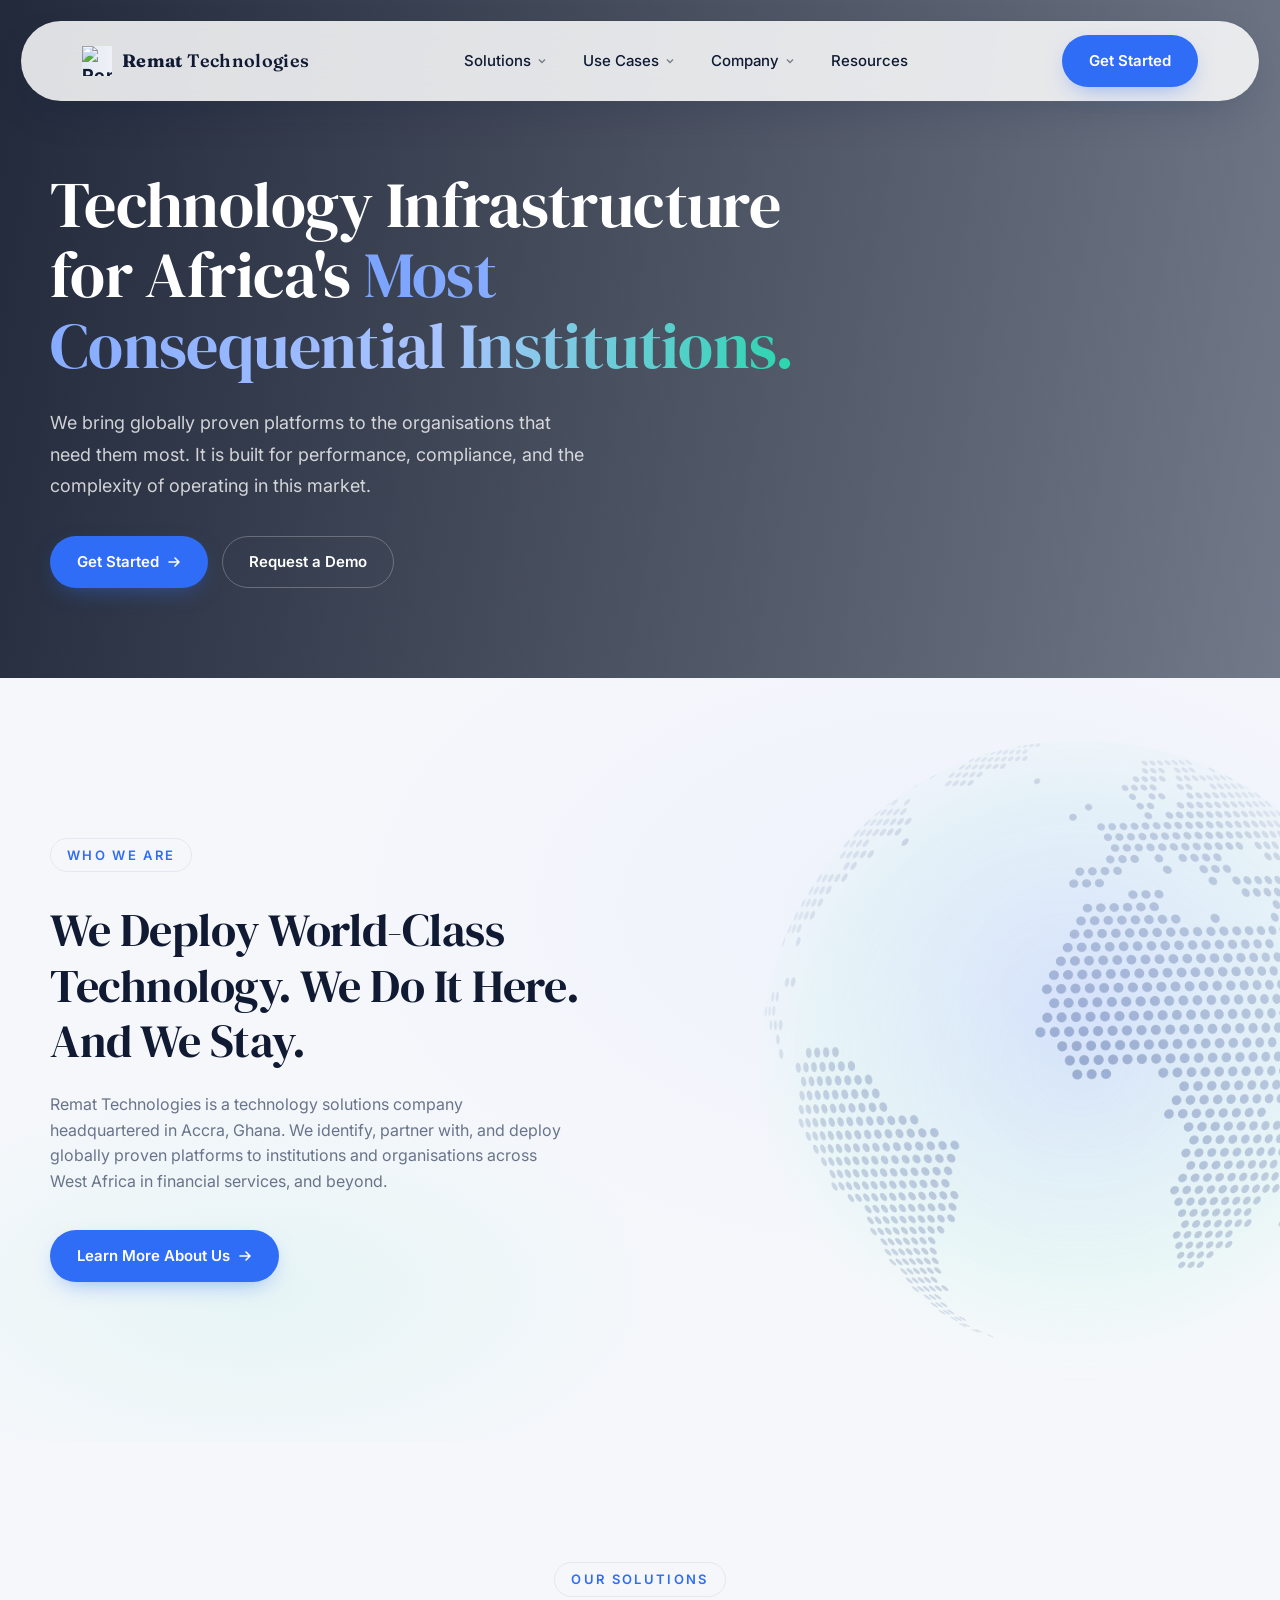
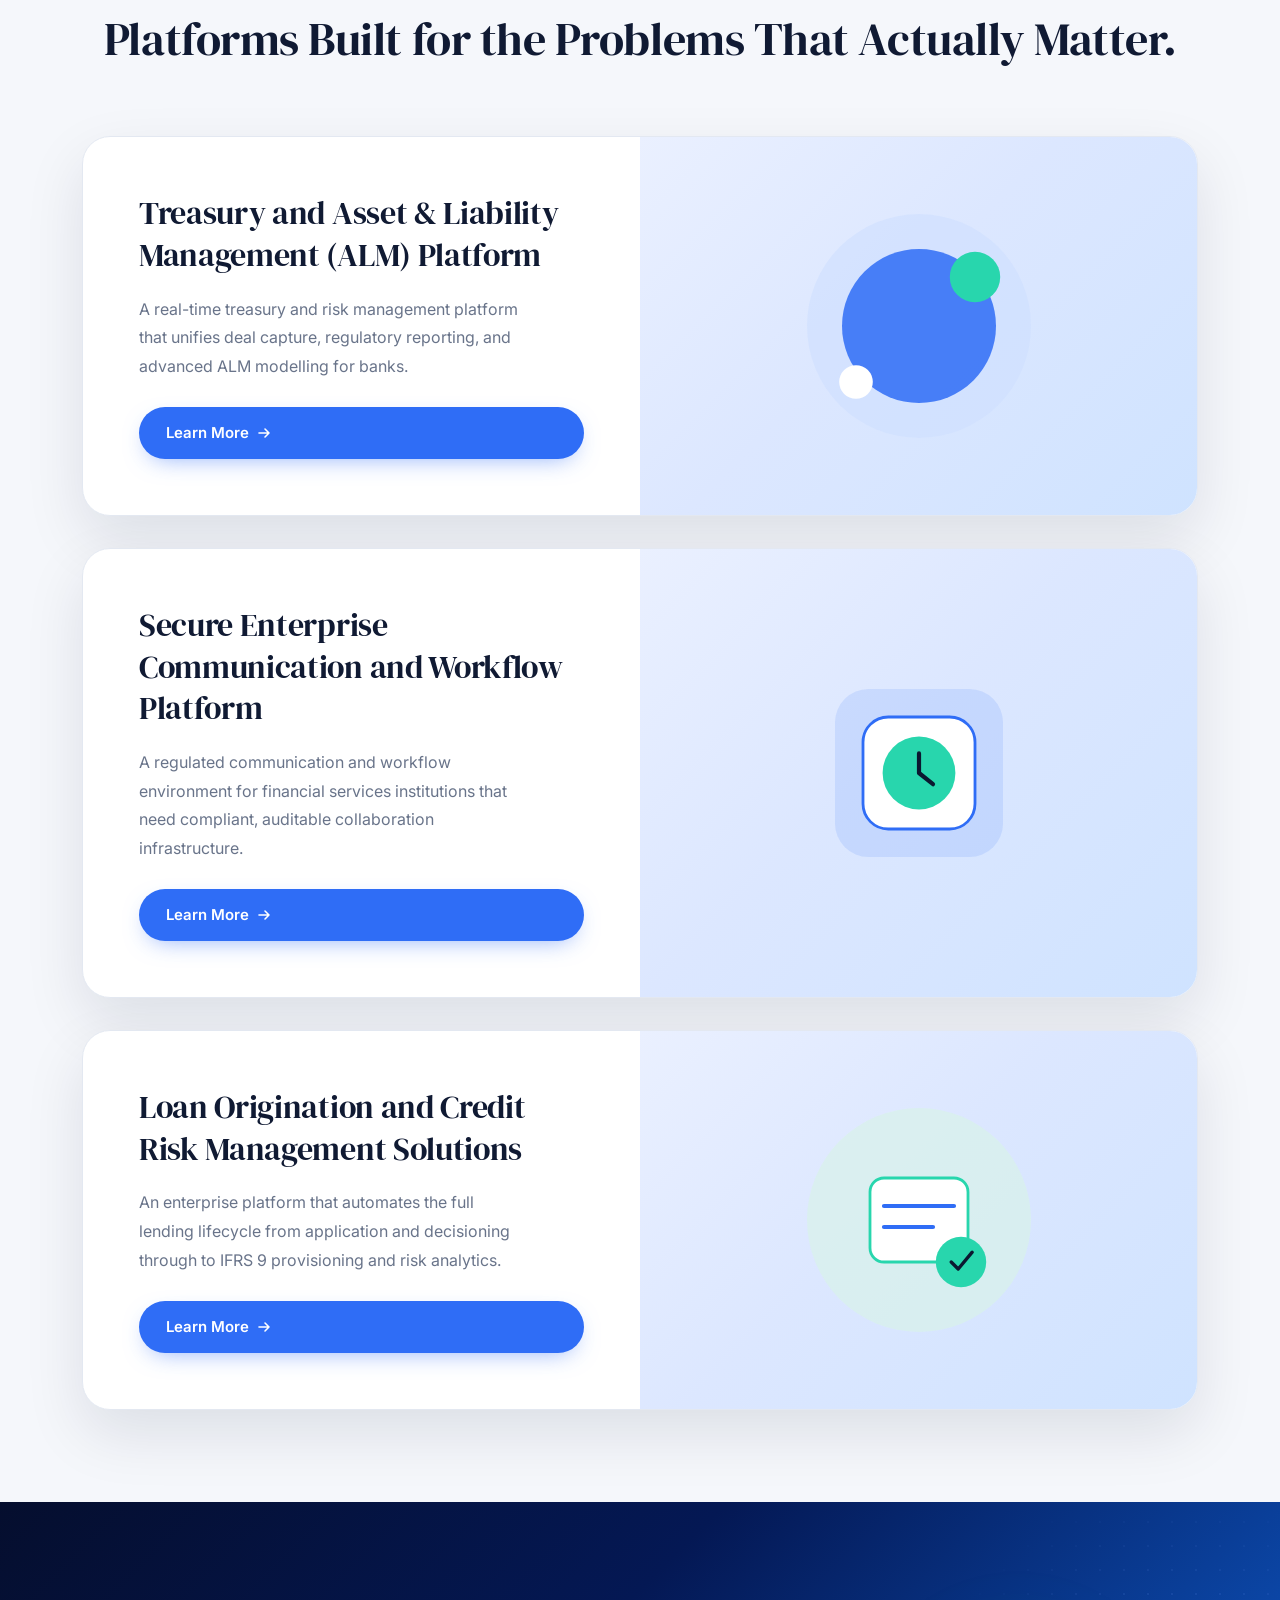
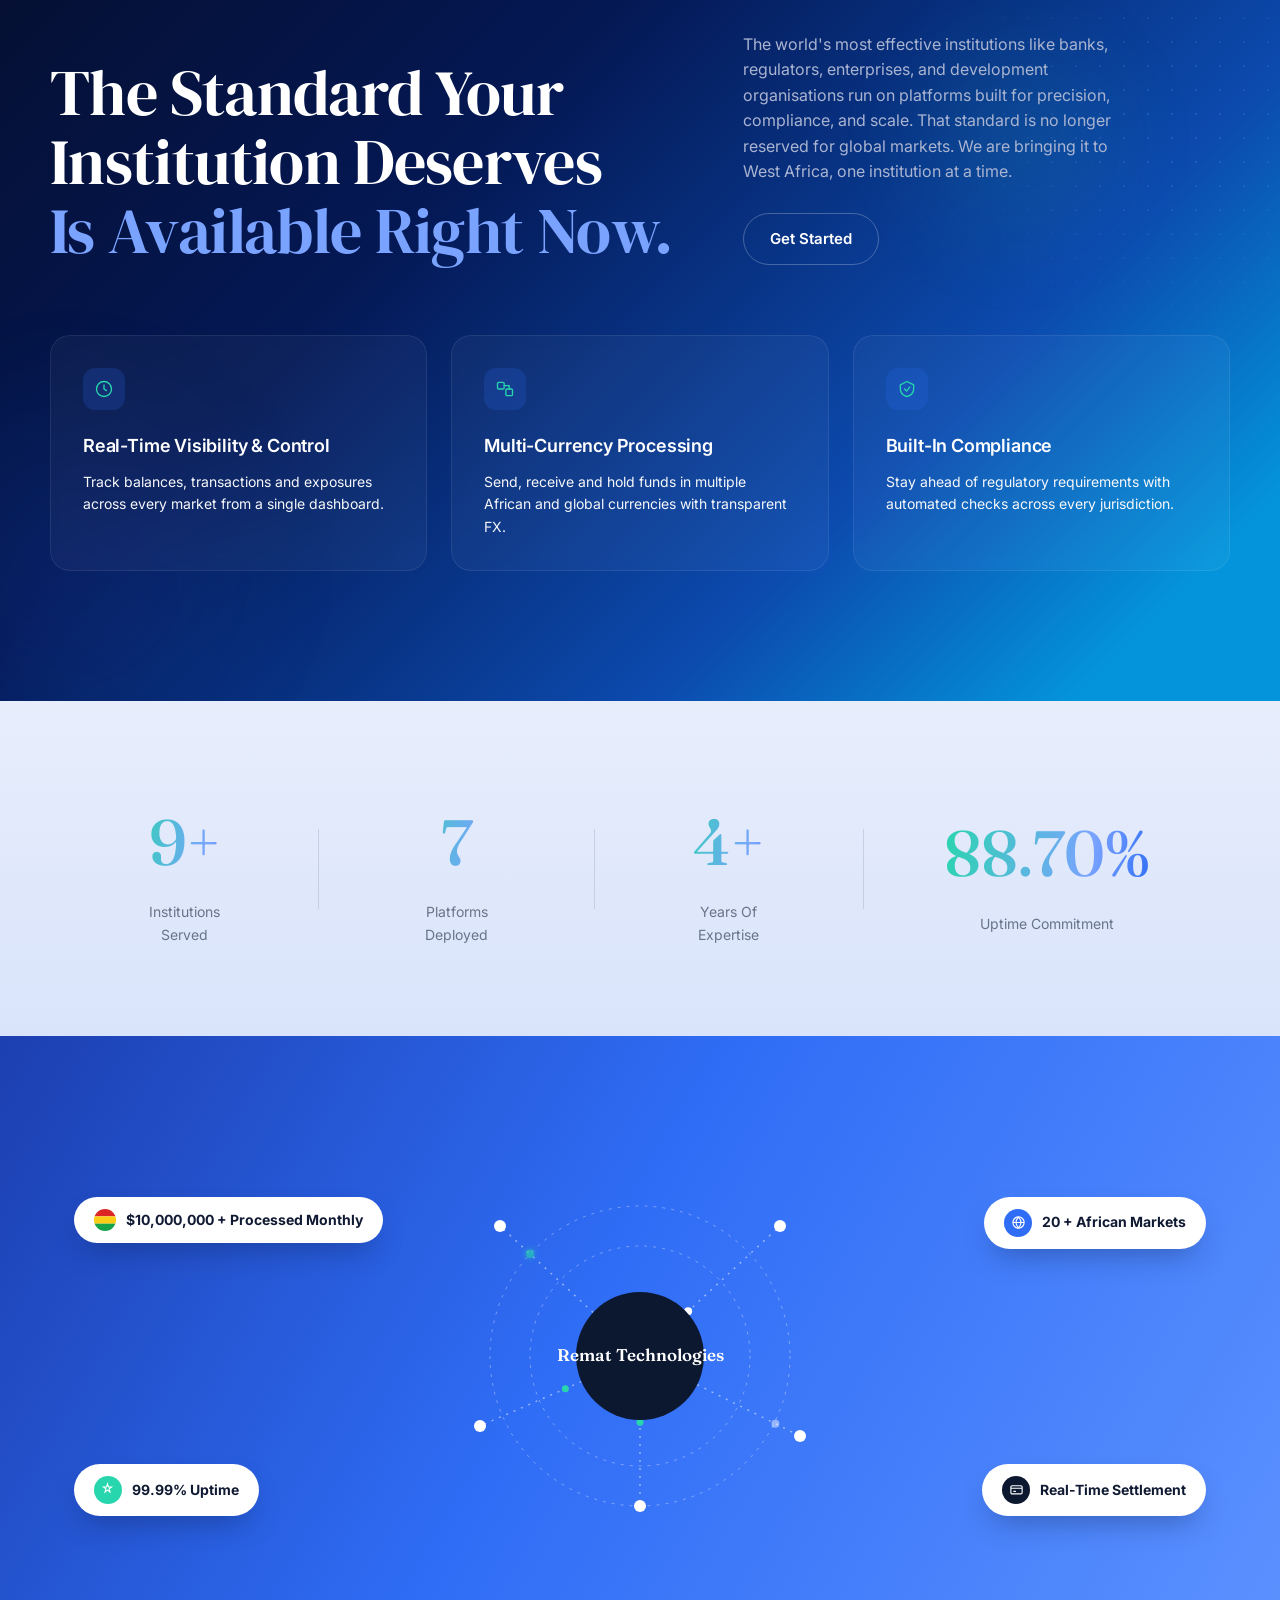
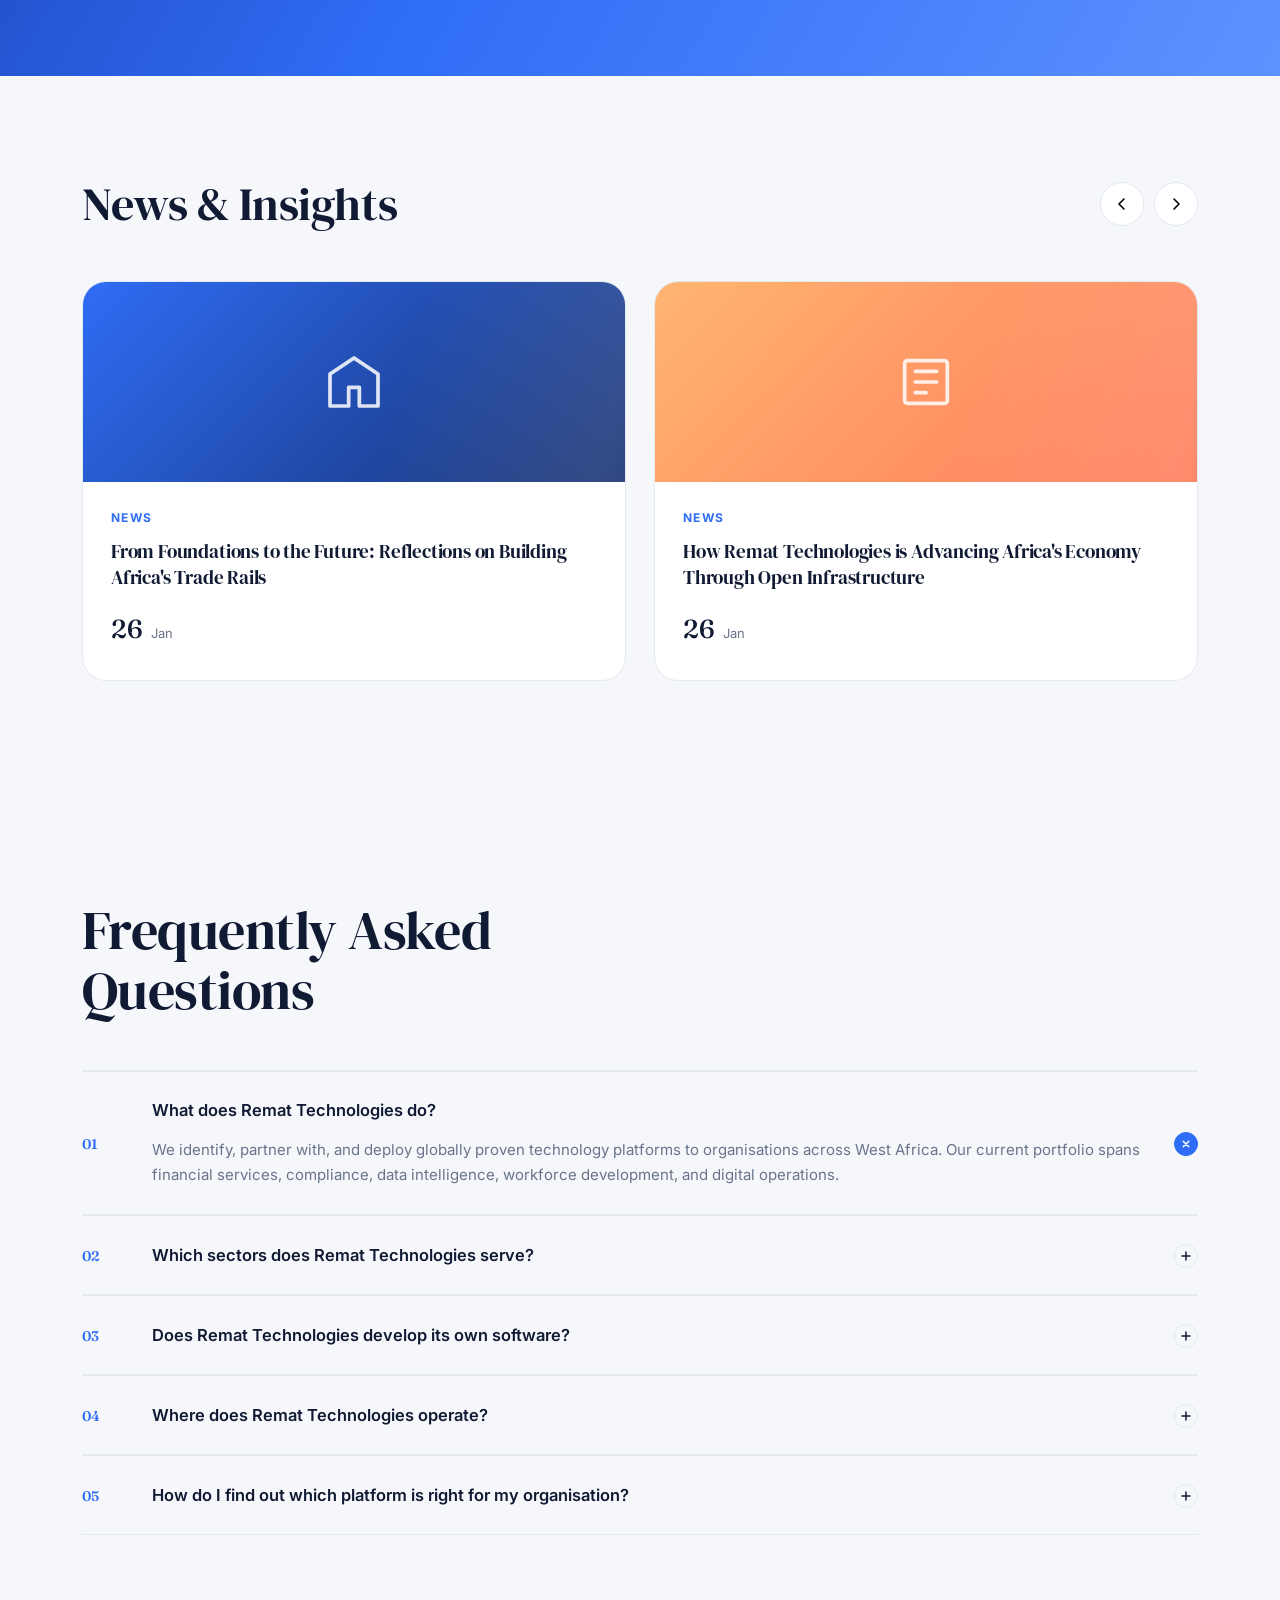
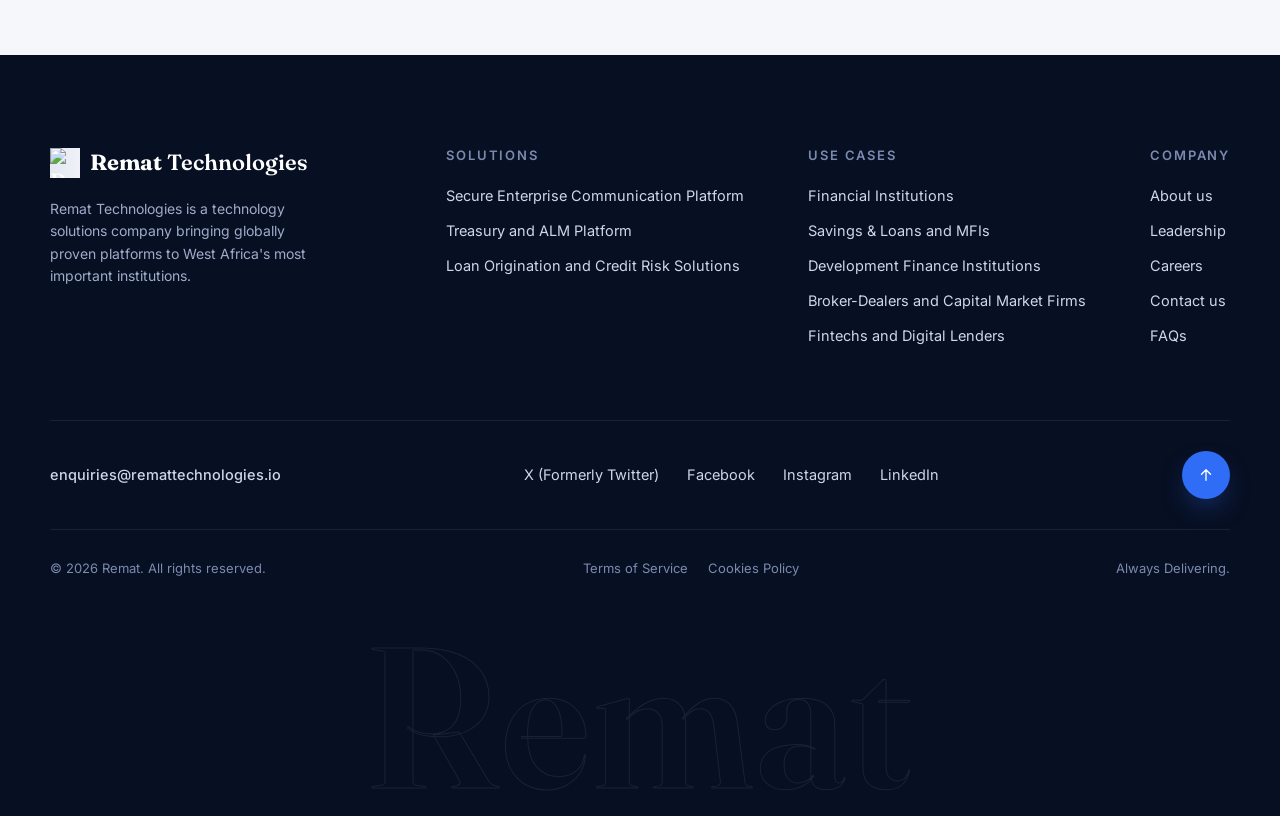
==== commit 1e7b1945: "added the New Logo" ====
--- a/index.html
+++ b/index.html
@@ -16,12 +16,8 @@
 <header class="nav">
   <div class="nav-inner">
     <a href="#top" class="logo">
-      <svg class="mark" viewBox="0 0 32 32" fill="none">
-        <rect width="32" height="32" rx="8" fill="#2f6df6"/>
-        <path d="M8 24V8 H15 C17.5 8 19 9.5 19 12 C19 14.5 17.5 16 15 16 H8 L18 24" stroke="white" stroke-width="2.4" stroke-linecap="round" stroke-linejoin="round"/>
-        <path d="M22 9H28 M25 9V24" stroke="#28d6ad" stroke-width="2.4" stroke-linecap="round"/>
-      </svg>
-      <span>Remat Technologies</span>
+      <img class="mark" src="images/remat-mark.png" alt="Remat Technologies">
+      <span class="logo-text"><strong>Remat</strong> Technologies</span>
     </a>
 
     <ul class="nav-links" id="navLinks">
@@ -490,12 +486,8 @@
   <div class="footer-inner">
     <div>
       <a href="#top" class="footer-brand">
-        <svg class="mark" viewBox="0 0 32 32" fill="none">
-        <rect width="32" height="32" rx="8" fill="#2f6df6"/>
-        <path d="M8 24V8 H15 C17.5 8 19 9.5 19 12 C19 14.5 17.5 16 15 16 H8 L18 24" stroke="white" stroke-width="2.4" stroke-linecap="round" stroke-linejoin="round"/>
-        <path d="M22 9H28 M25 9V24" stroke="#28d6ad" stroke-width="2.4" stroke-linecap="round"/>
-      </svg>
-        Remat Technologies
+        <img class="mark" src="images/remat-mark.png" alt="Remat Technologies">
+        <span class="logo-text"><strong>Remat</strong> Technologies</span>
       </a>
       <p class="footer-blurb">Remat Technologies is a technology solutions company bringing globally proven platforms to West Africa's most important institutions. 
       </p>
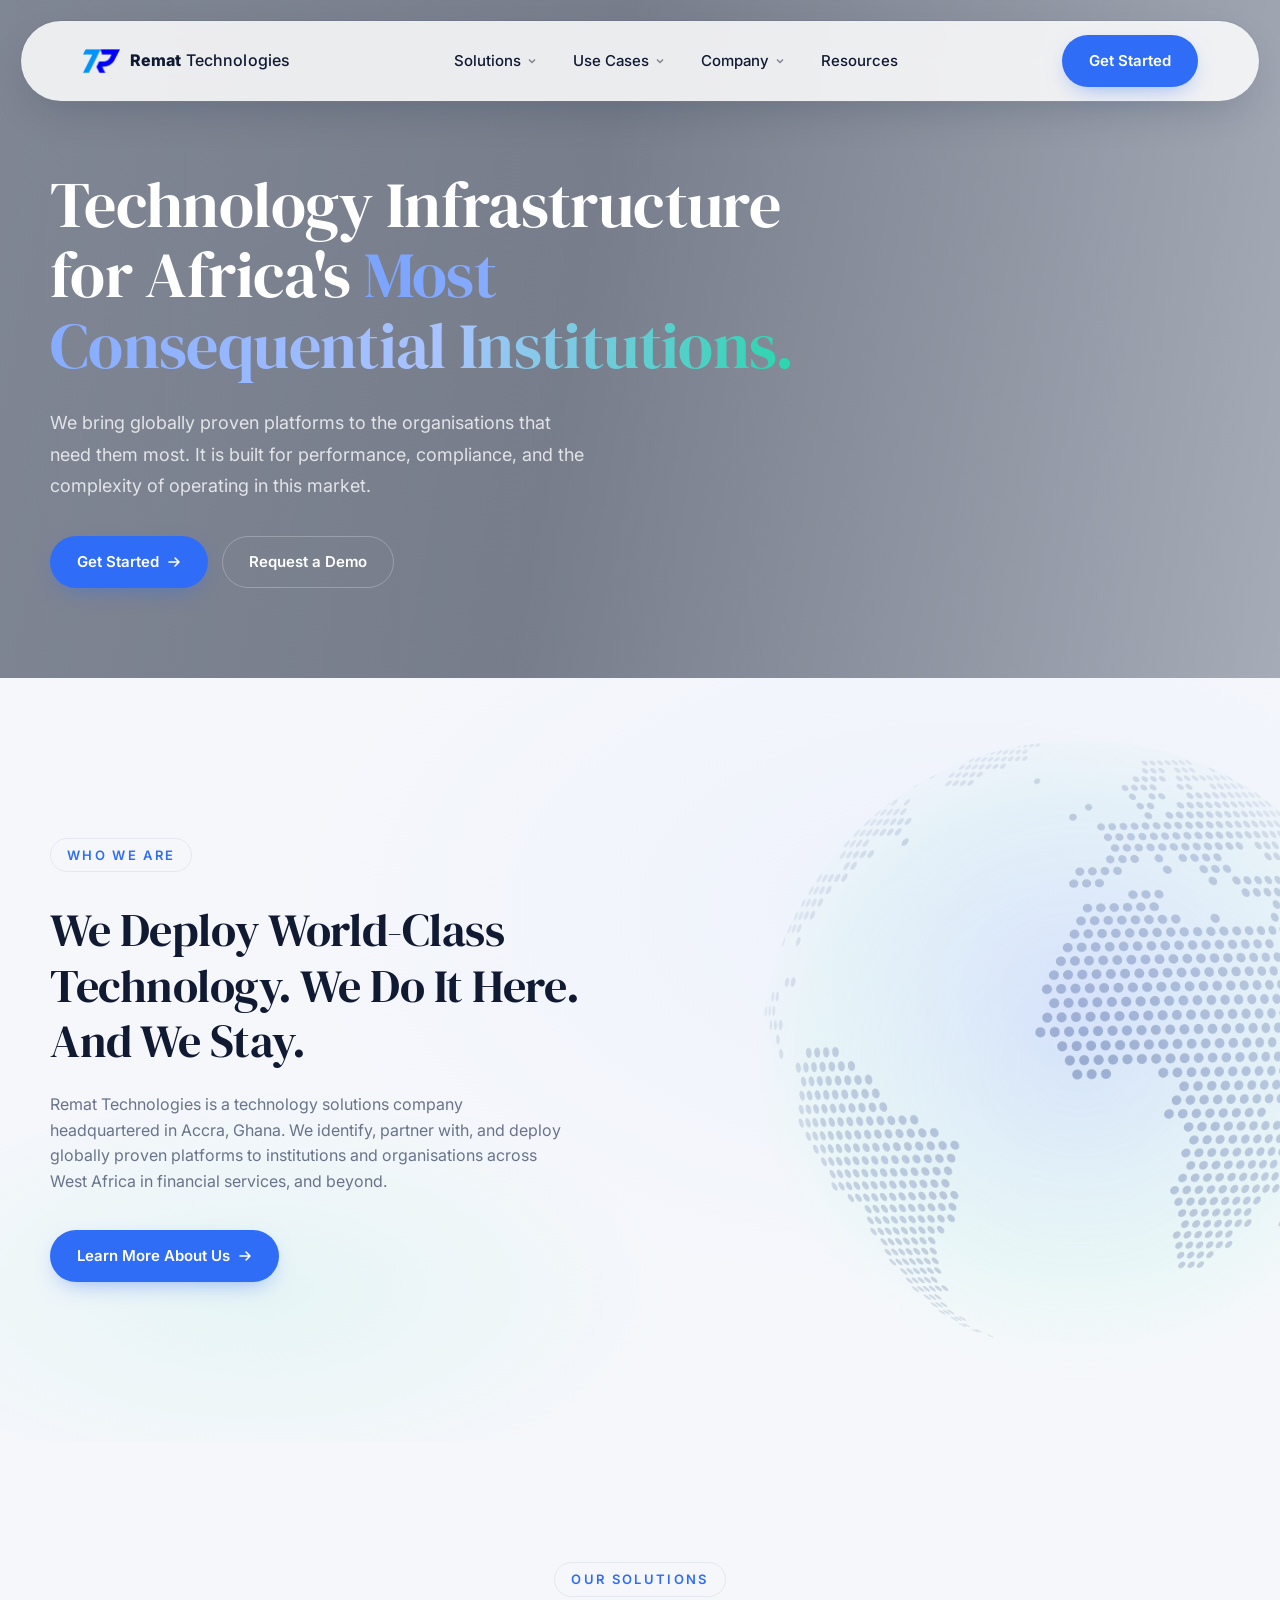
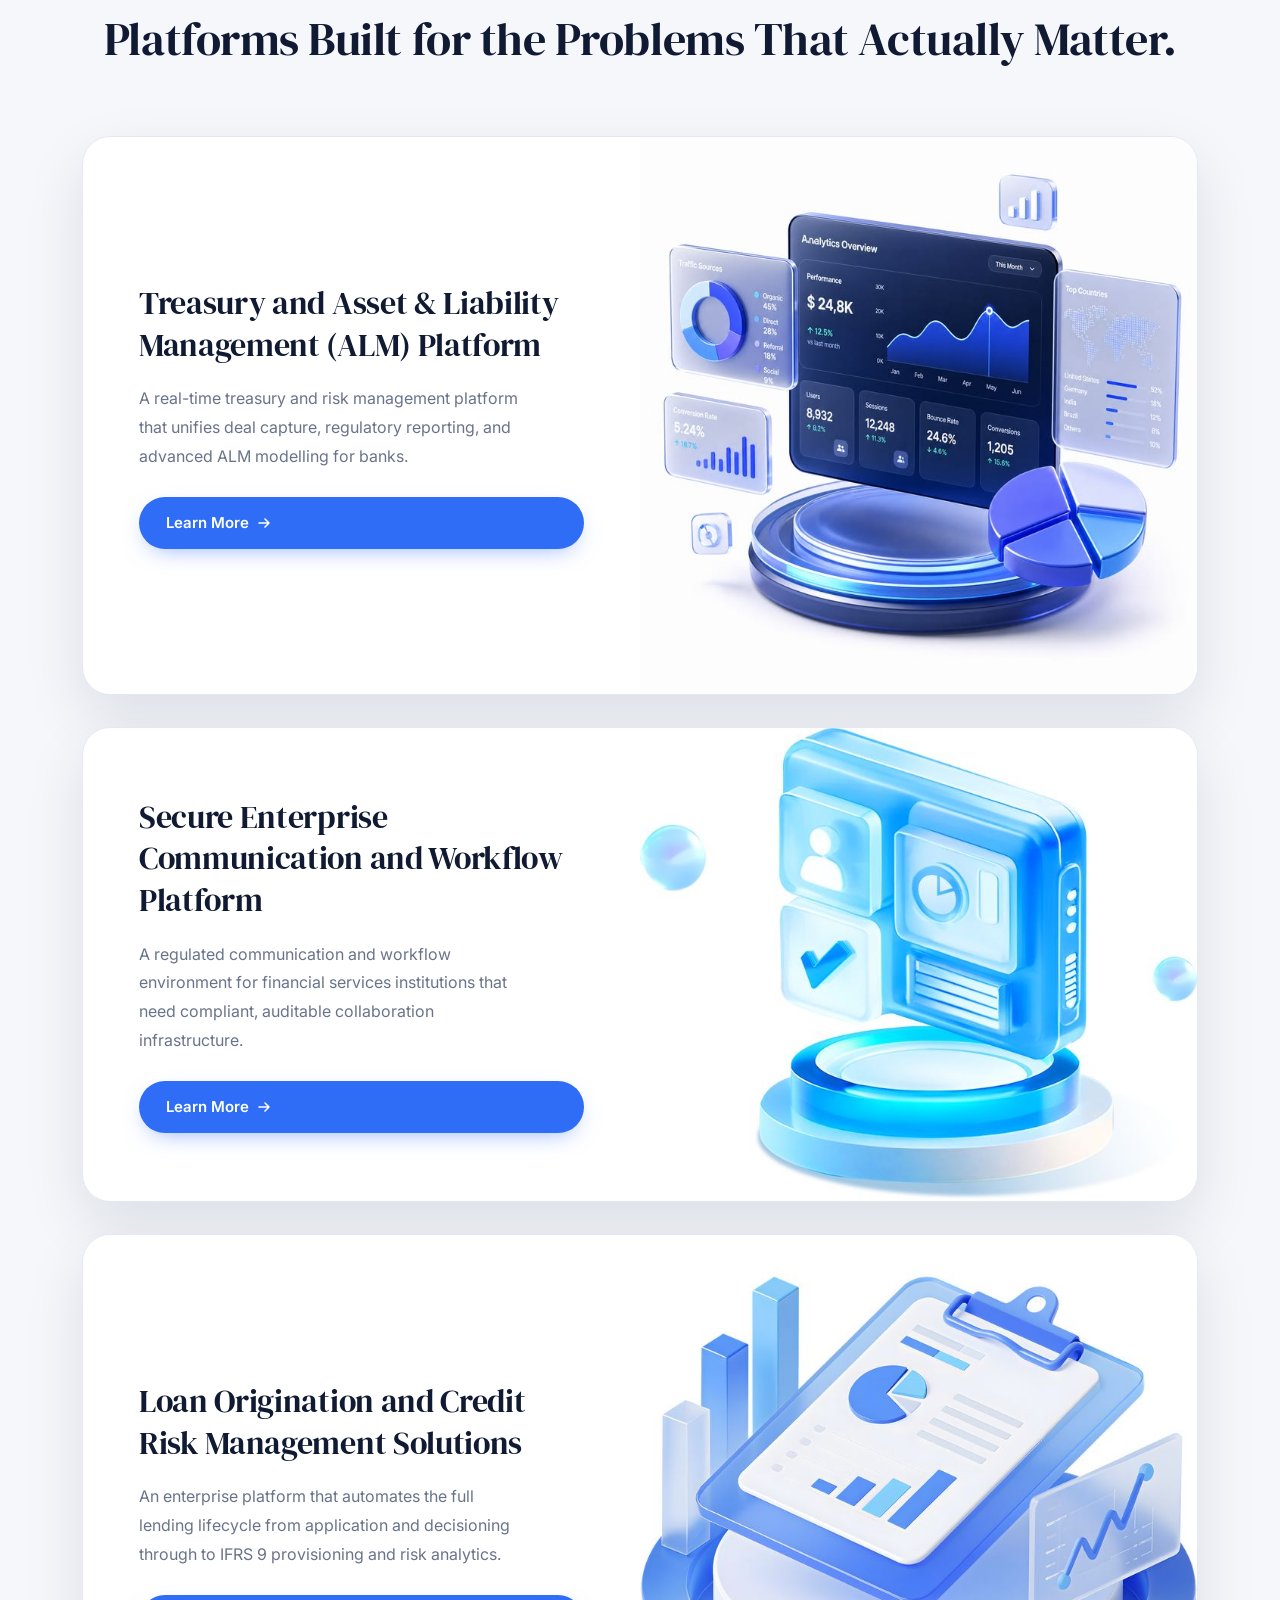
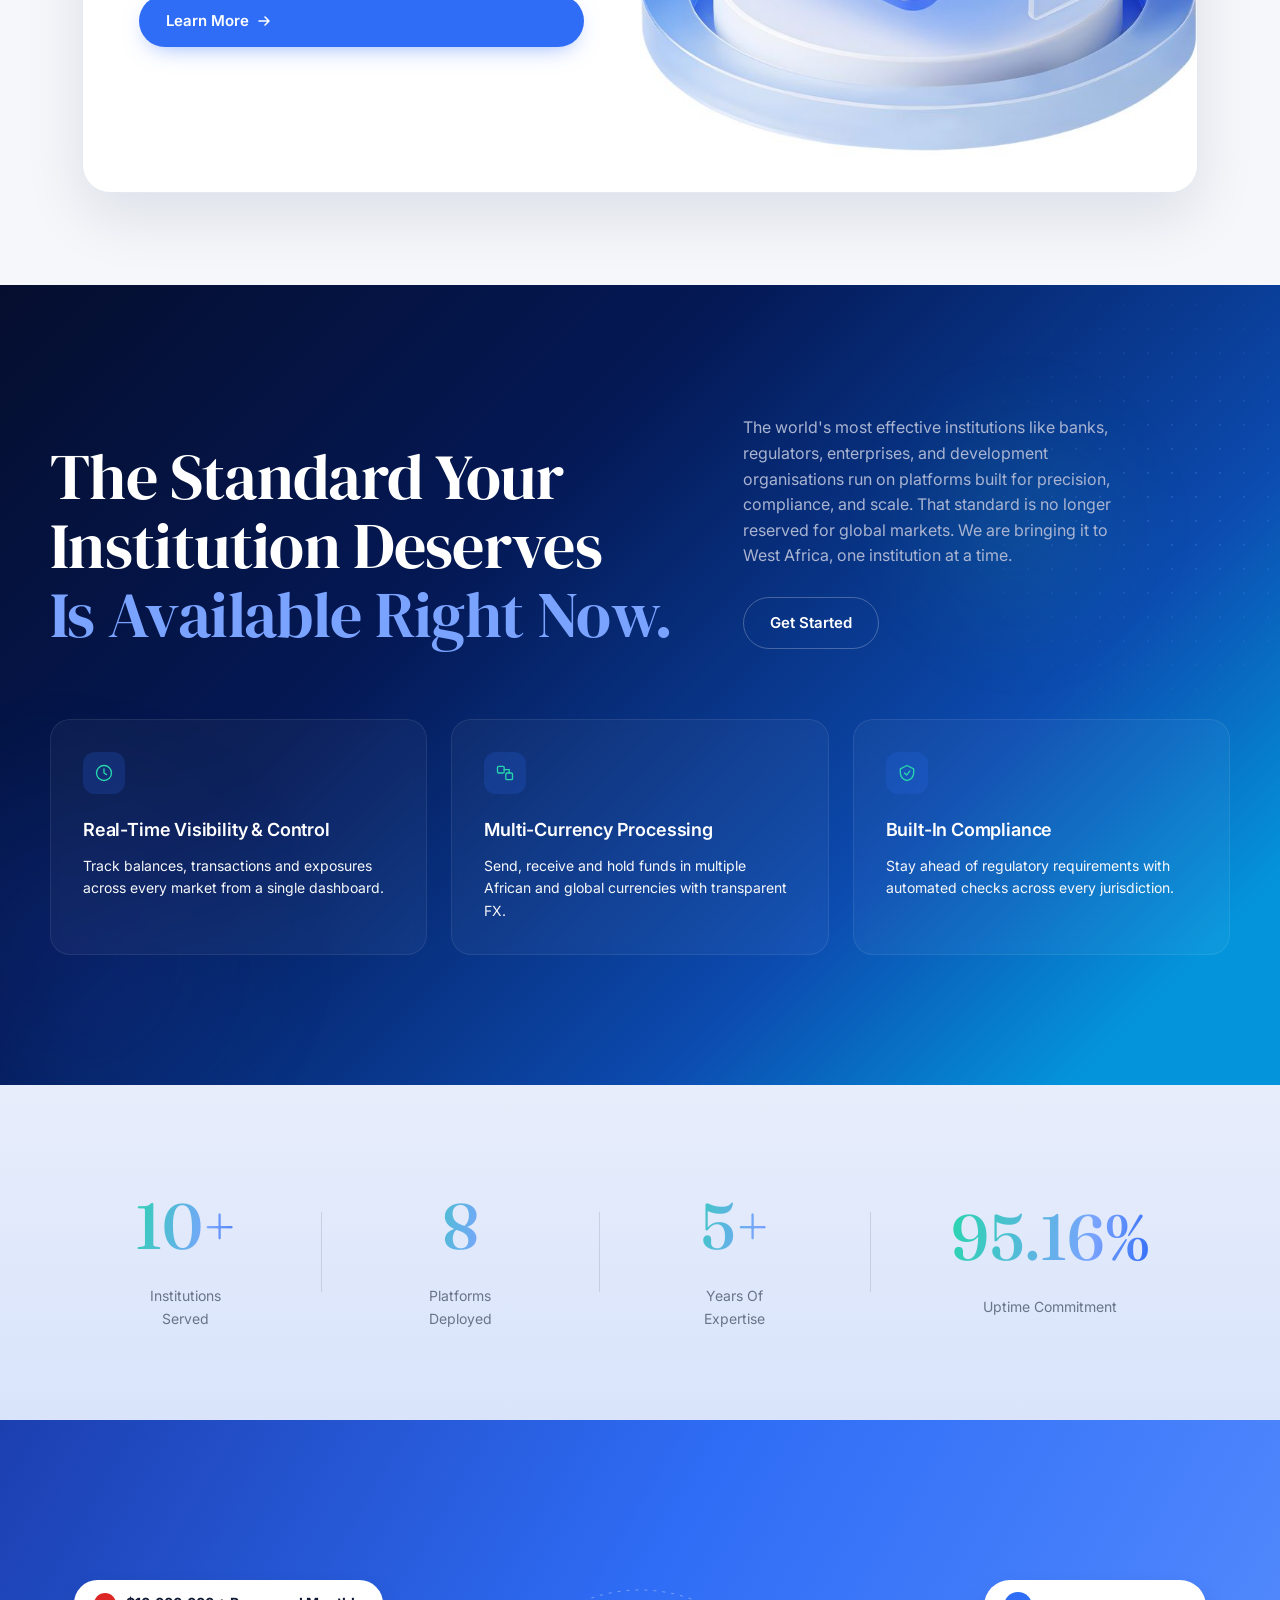
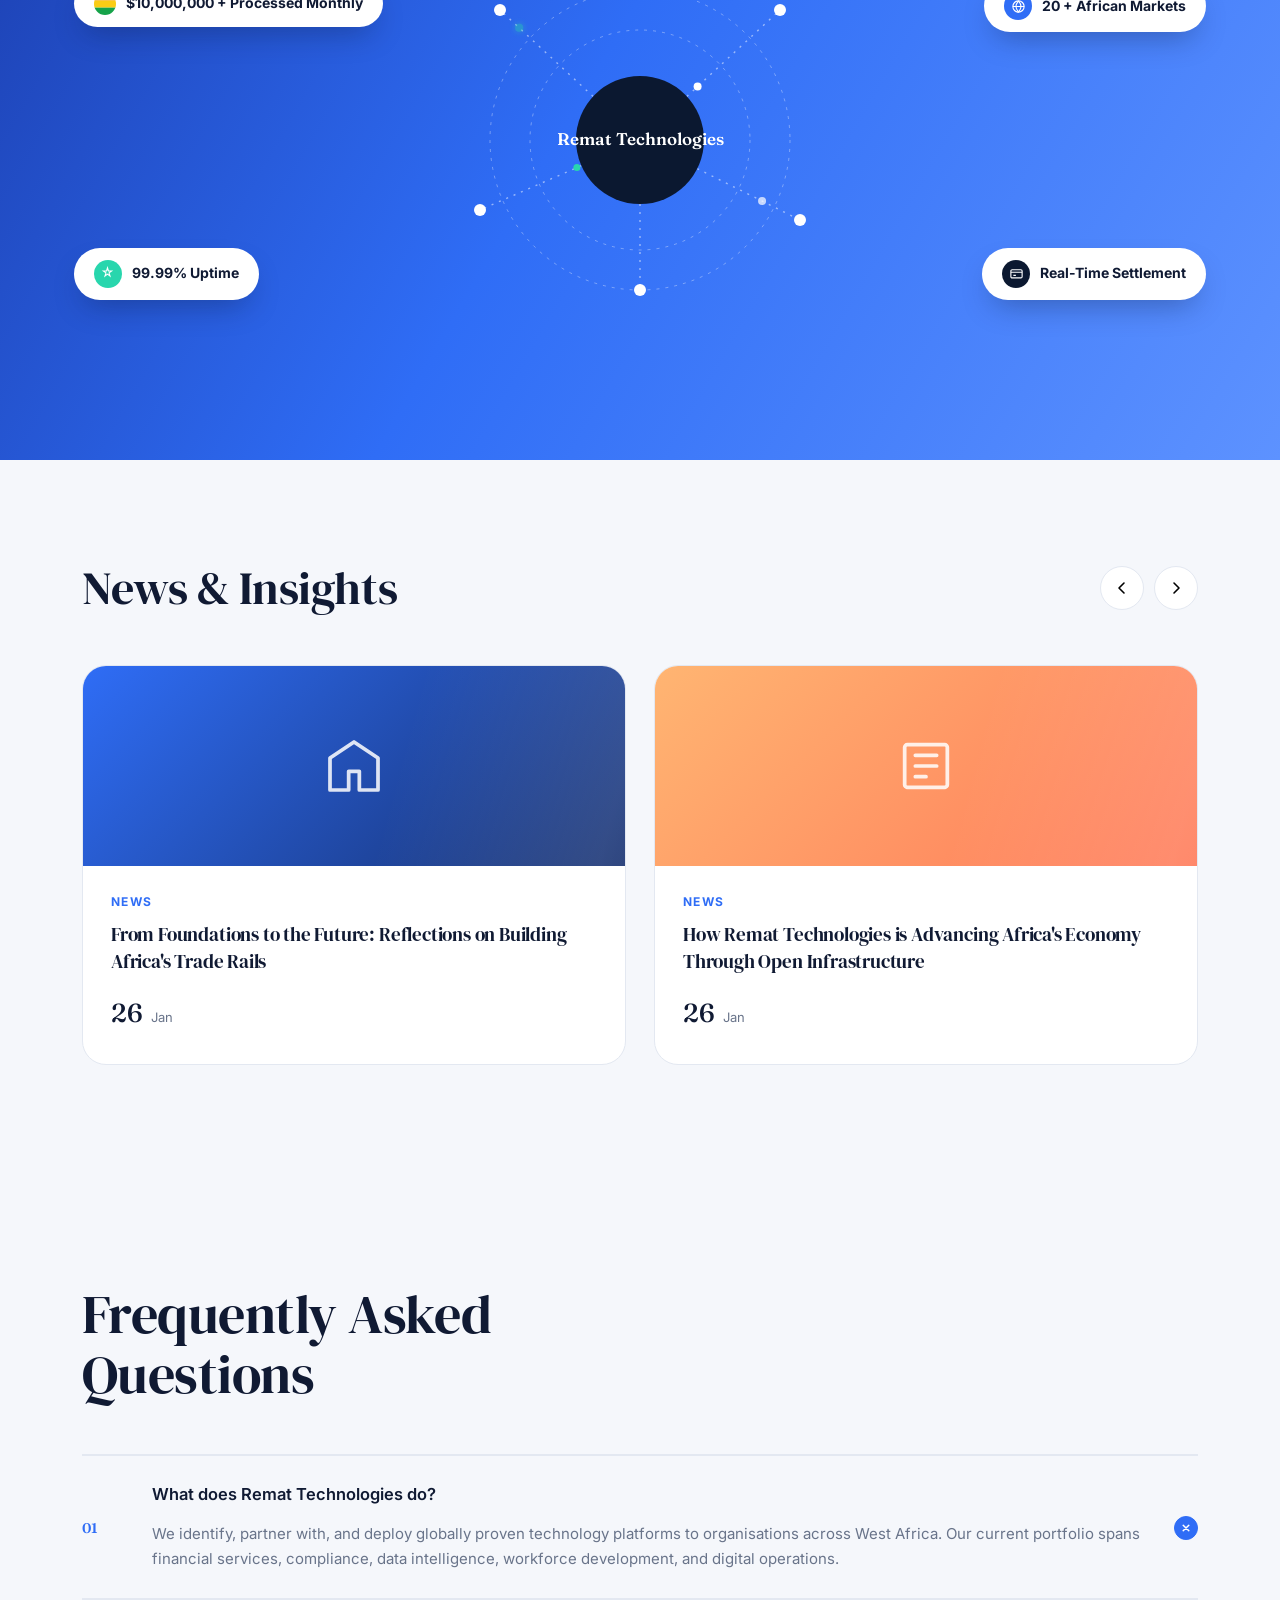
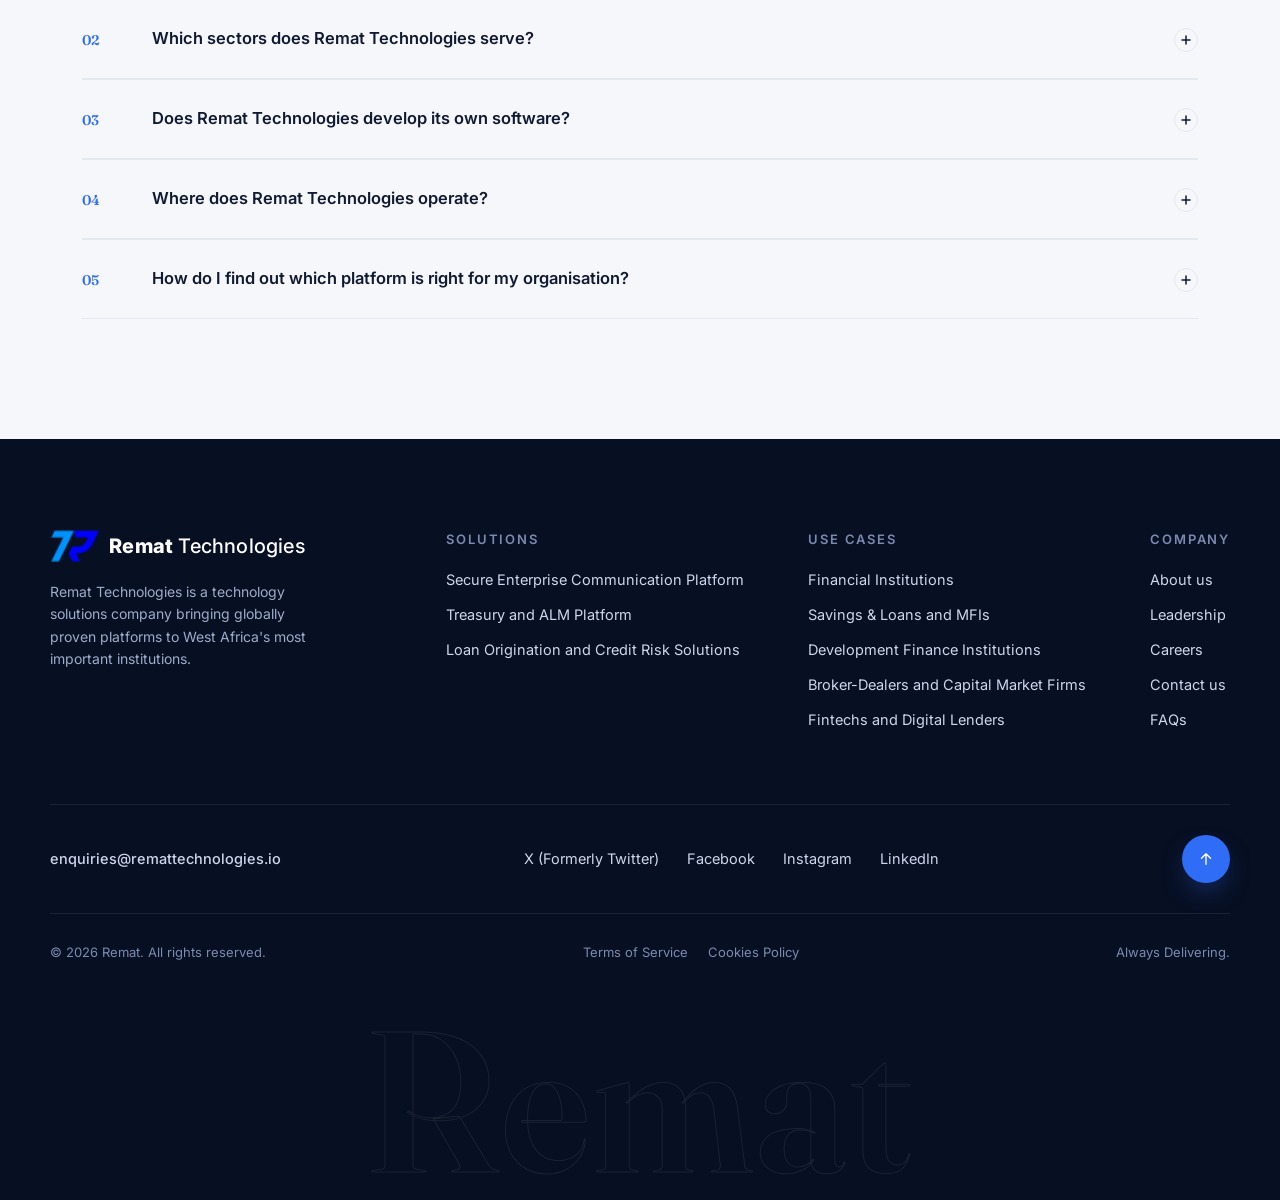
==== commit 13d7417c: "Corrections done over the past month" ====
--- a/index.html
+++ b/index.html
@@ -15,7 +15,7 @@
 <!-- ================= HEADER ================= -->
 <header class="nav">
   <div class="nav-inner">
-    <a href="#top" class="logo">
+    <a href="index.html" class="logo">
       <img class="mark" src="images/remat-mark.png" alt="Remat Technologies">
       <span class="logo-text"><strong>Remat</strong> Technologies</span>
     </a>
@@ -128,7 +128,7 @@
 
   <!-- full-bleed looping background video -->
   <video class="hero-bg-video" autoplay muted loop playsinline preload="auto">
-    <source src="videos/hero-loop.mp4" type="video/mp4">
+    <source src="videos/Homepage (1).mp4" type="video/mp4">
   </video>
   <div class="hero-video-overlay"></div>
 
@@ -181,12 +181,7 @@
           </a>
         </div>
         <div class="sc-media">
-          <svg viewBox="0 0 200 200" fill="none">
-            <circle cx="100" cy="100" r="80" fill="#cfe0ff" opacity="0.6"/>
-            <circle cx="100" cy="100" r="55" fill="#2f6df6" opacity="0.85"/>
-            <circle cx="140" cy="65" r="18" fill="#28d6ad"/>
-            <circle cx="55" cy="140" r="12" fill="#fff"/>
-          </svg>
+         <img src="images/loans.jpg" alt="Digital network map of Africa representing Remat Technologies' pan-African footprint" loading="lazy">
         </div>
       </div>
     </div>
@@ -201,12 +196,7 @@
           </a>
         </div>
         <div class="sc-media">
-          <svg viewBox="0 0 200 200" fill="none">
-            <rect x="40" y="40" width="120" height="120" rx="24" fill="#2f6df6" opacity="0.12"/>
-            <rect x="60" y="60" width="80" height="80" rx="18" fill="#fff" stroke="#2f6df6" stroke-width="2"/>
-            <circle cx="100" cy="100" r="26" fill="#28d6ad"/>
-            <path d="M100 86V100L110 108" stroke="#0b1830" stroke-width="3" stroke-linecap="round" stroke-linejoin="round"/>
-          </svg>
+         <img src="images/secure index 2.jpeg" alt="Digital network map of Africa representing Remat Technologies' pan-African footprint" loading="lazy">
         </div>
       </div>
     </div>
@@ -221,13 +211,7 @@
           </a>
         </div>
         <div class="sc-media">
-          <svg viewBox="0 0 200 200" fill="none">
-            <circle cx="100" cy="100" r="80" fill="#d9f2ea" opacity="0.7"/>
-            <rect x="65" y="70" width="70" height="60" rx="10" fill="#fff" stroke="#28d6ad" stroke-width="2"/>
-            <path d="M75 90H125M75 105H110" stroke="#2f6df6" stroke-width="3" stroke-linecap="round"/>
-            <circle cx="130" cy="130" r="18" fill="#28d6ad"/>
-            <path d="M123 130L128 135L138 123" stroke="#0b1830" stroke-width="2.4" stroke-linecap="round" stroke-linejoin="round"/>
-          </svg>
+          <img src="images/loan index.jpeg" alt="Digital network map of Africa representing Remat Technologies' pan-African footprint" loading="lazy">
         </div>
       </div>
     </div>
--- a/shared.css
+++ b/shared.css
@@ -120,9 +120,15 @@
     font-weight:700; font-size:18px; letter-spacing:0.02em;
   }
   .logo .mark{
-    width:30px; height:30px; flex:none;
-  }
-  .logo span{font-family:'Fraunces',serif; font-weight:600;}
+    height:26px; width:auto; flex:none; display:block;
+  }
+  .logo .logo-text, .footer-brand .logo-text{
+    font-family:'Inter','Manrope',sans-serif; font-weight:500; font-size:16px;
+    letter-spacing:0.01em; color:var(--ink,#111);
+  }
+  .logo .logo-text strong, .footer-brand .logo-text strong{
+    font-weight:800;
+  }
 
   .nav-links{
     display:flex; align-items:center; gap:36px;
@@ -233,7 +239,7 @@
   .hero-video-overlay{
     position:absolute; inset:0; z-index:1;
     background:
-      linear-gradient(100deg, rgba(7,15,34,.88) 0%, rgba(7,15,34,.72) 45%, rgba(11,24,48,.55) 100%);
+     linear-gradient(100deg, rgba(7,15,34,.45) 0%, rgba(7,15,34,.5) 45%, rgba(11,24,48,.32) 100%);
     pointer-events:none;
   }
   .hero-inner{
@@ -268,7 +274,7 @@
   @media (max-width:900px){
     .hero{ min-height:560px; padding:150px 24px 70px; }
     .hero-video-overlay{
-      background:linear-gradient(180deg, rgba(7,15,34,.82) 0%, rgba(7,15,34,.78) 100%);
+     background:linear-gradient(180deg, rgba(7,15,34,.6) 0%, rgba(7,15,34,.55) 100%);
     }
   }
 
@@ -684,9 +690,9 @@
   }
   .footer-brand{
     display:flex; align-items:center; gap:10px;
-    font-family:'Fraunces',serif; font-size:22px; font-weight:600;
-  }
-  .footer-brand .mark{width:30px; height:30px;}
+  }
+  .footer-brand .mark{height:34px; width:auto;}
+  .footer-brand .logo-text{font-size:20px; color:#fff;}
   .footer-blurb{color:#9fabc9; font-size:14px; margin-top:18px; max-width:280px;}
   .footer-cols{display:flex; gap:64px; flex-wrap:wrap;}
   .footer-col h4{
